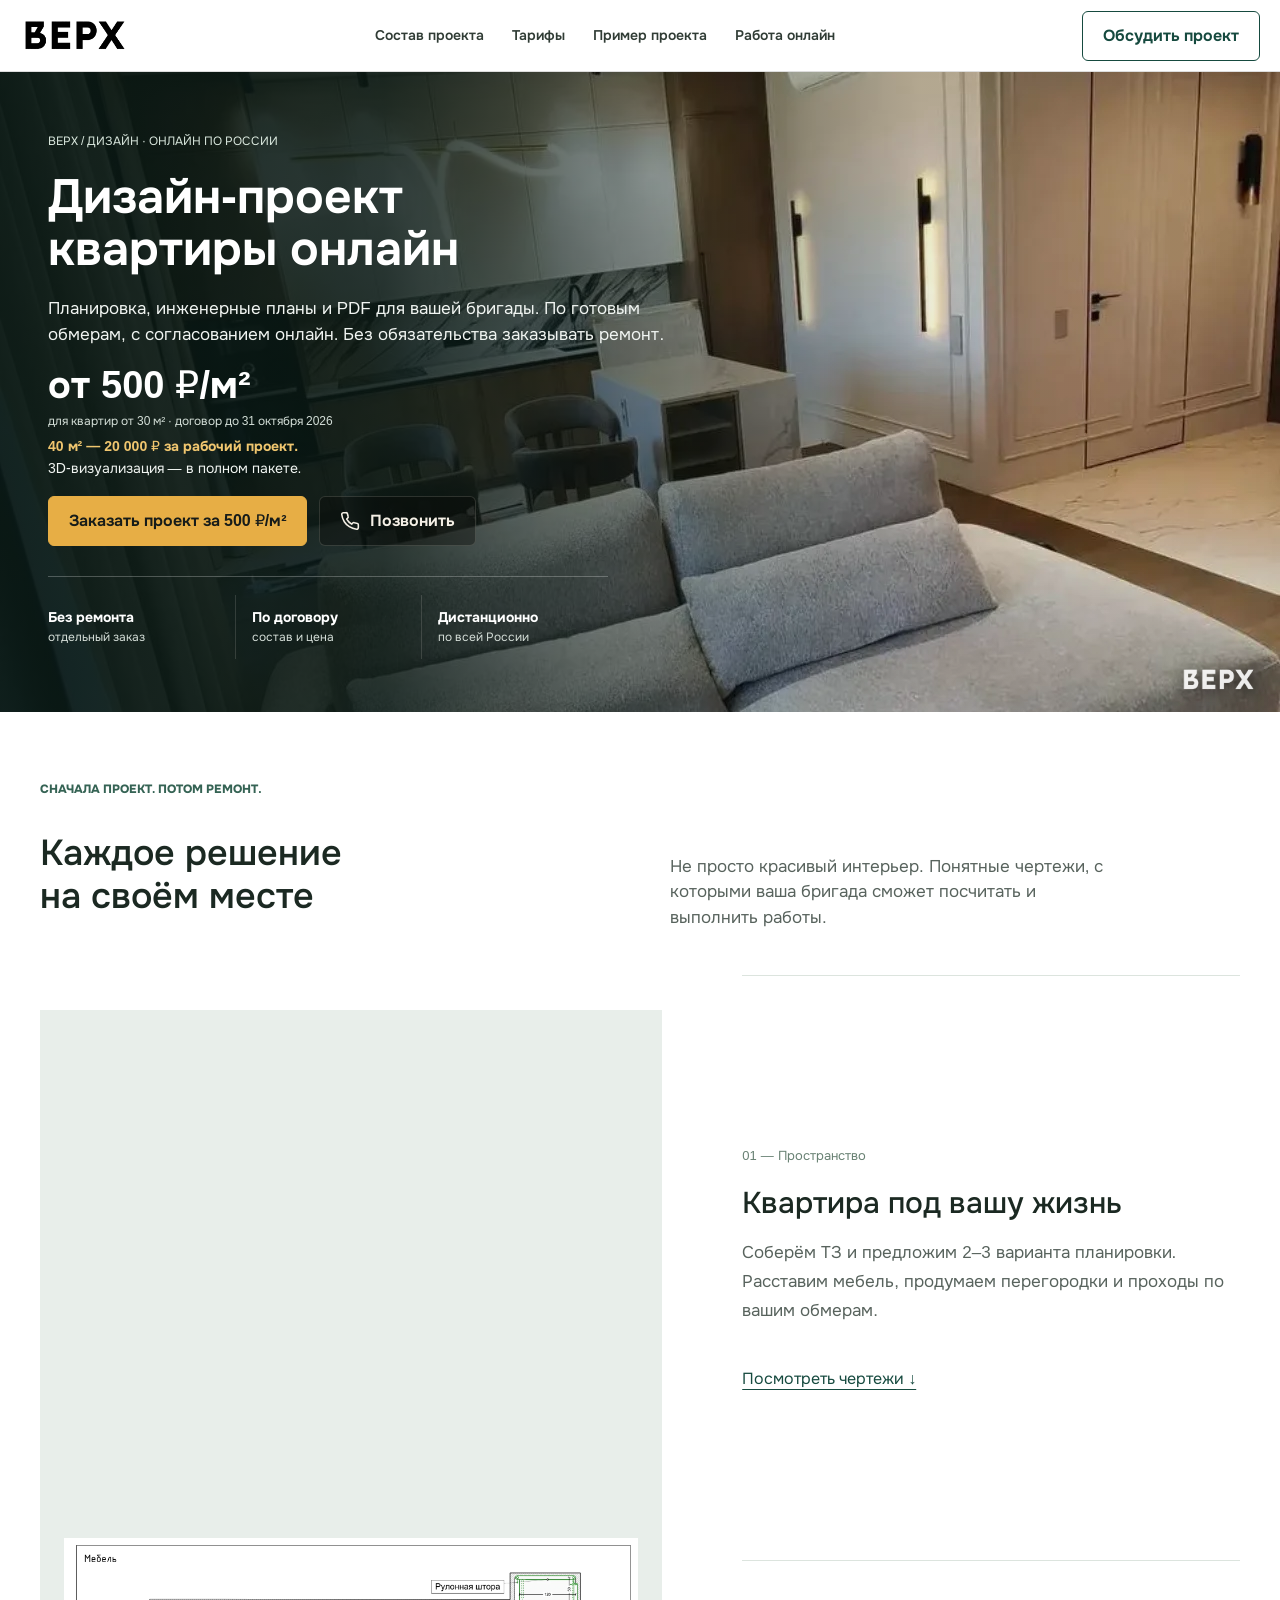
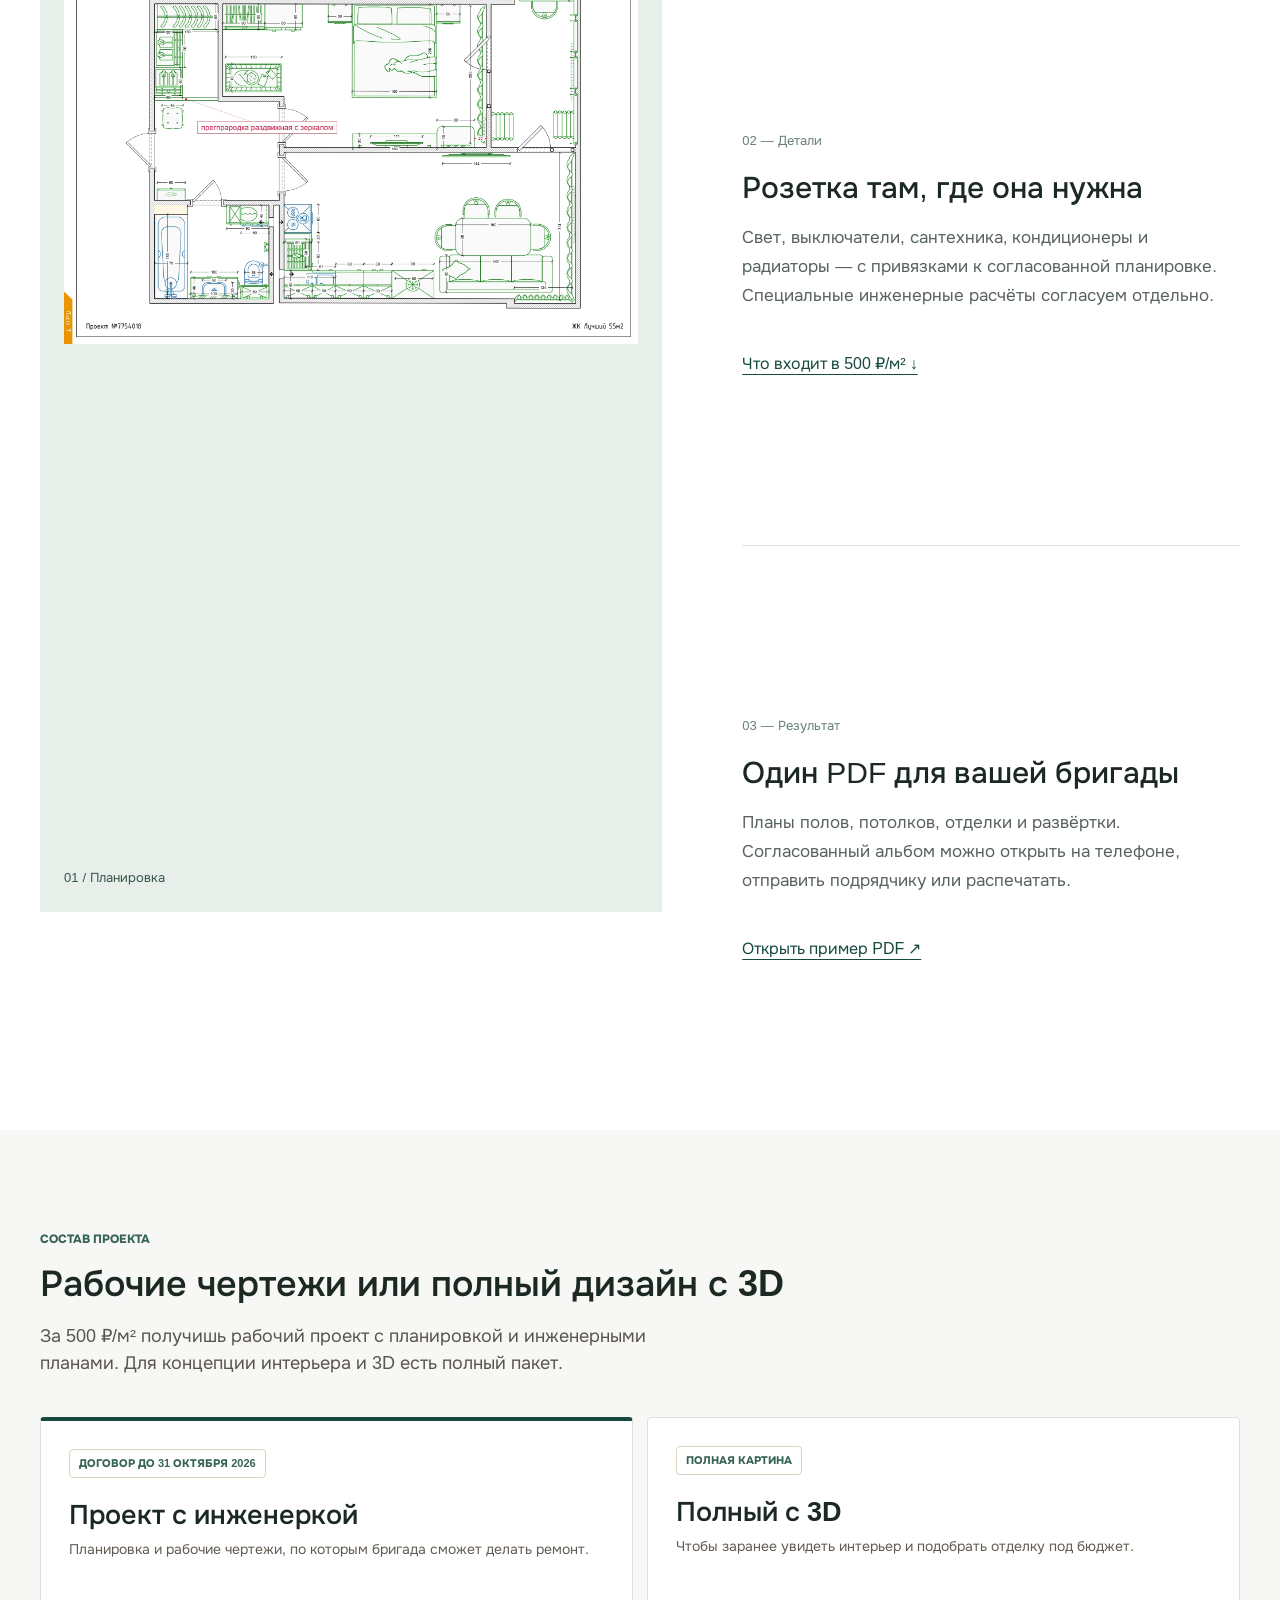
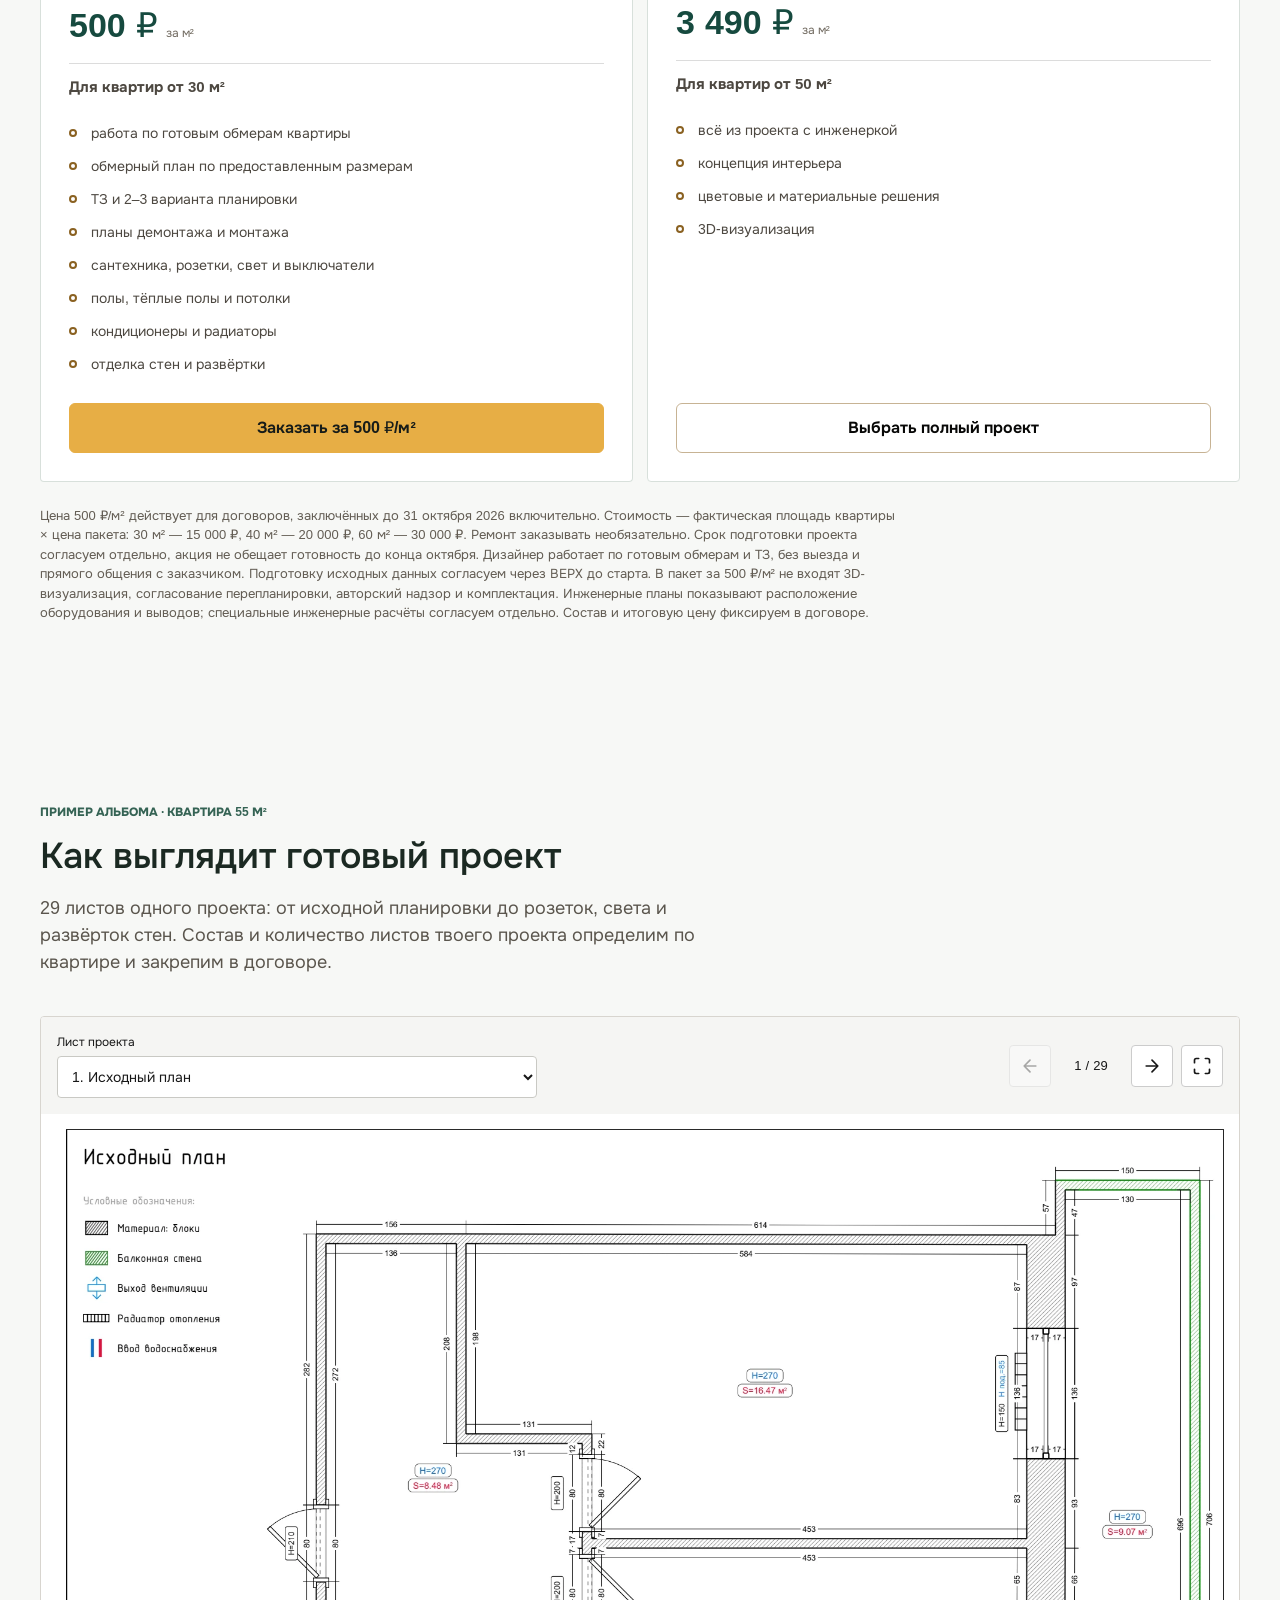
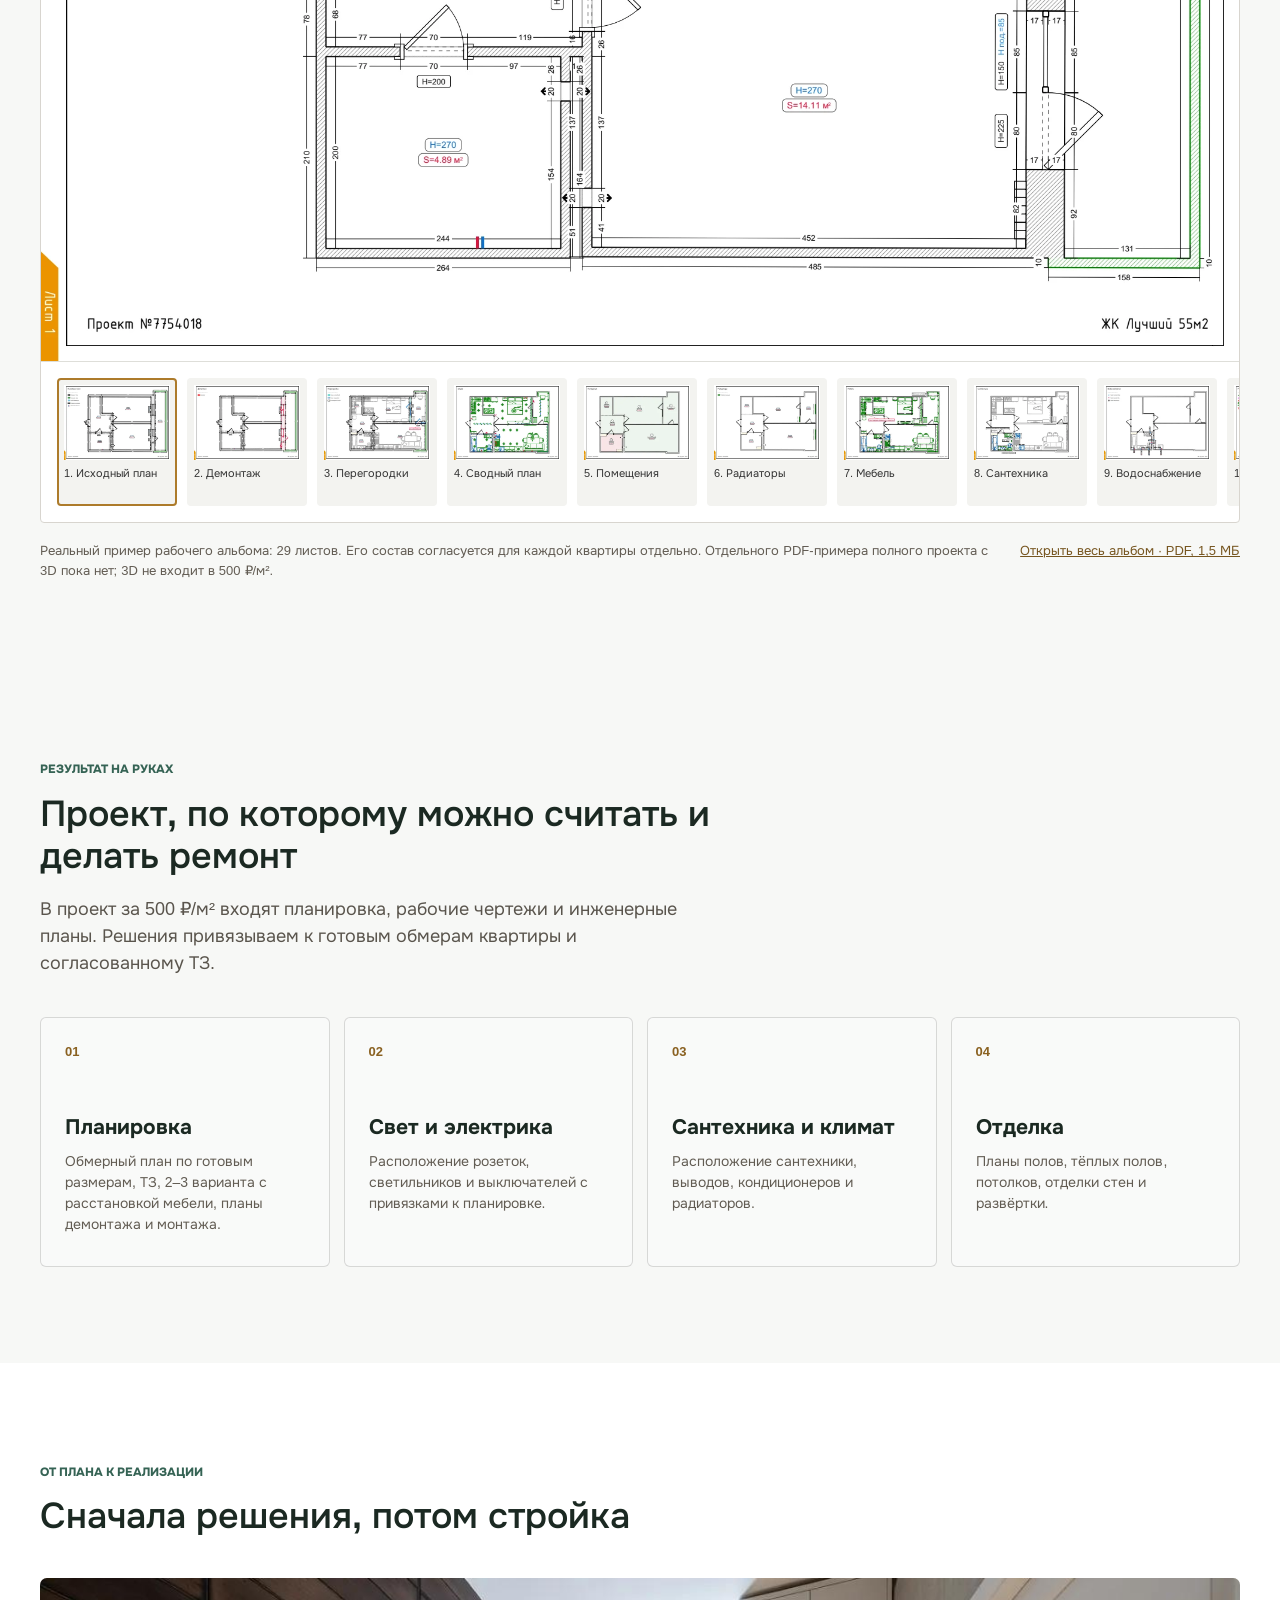
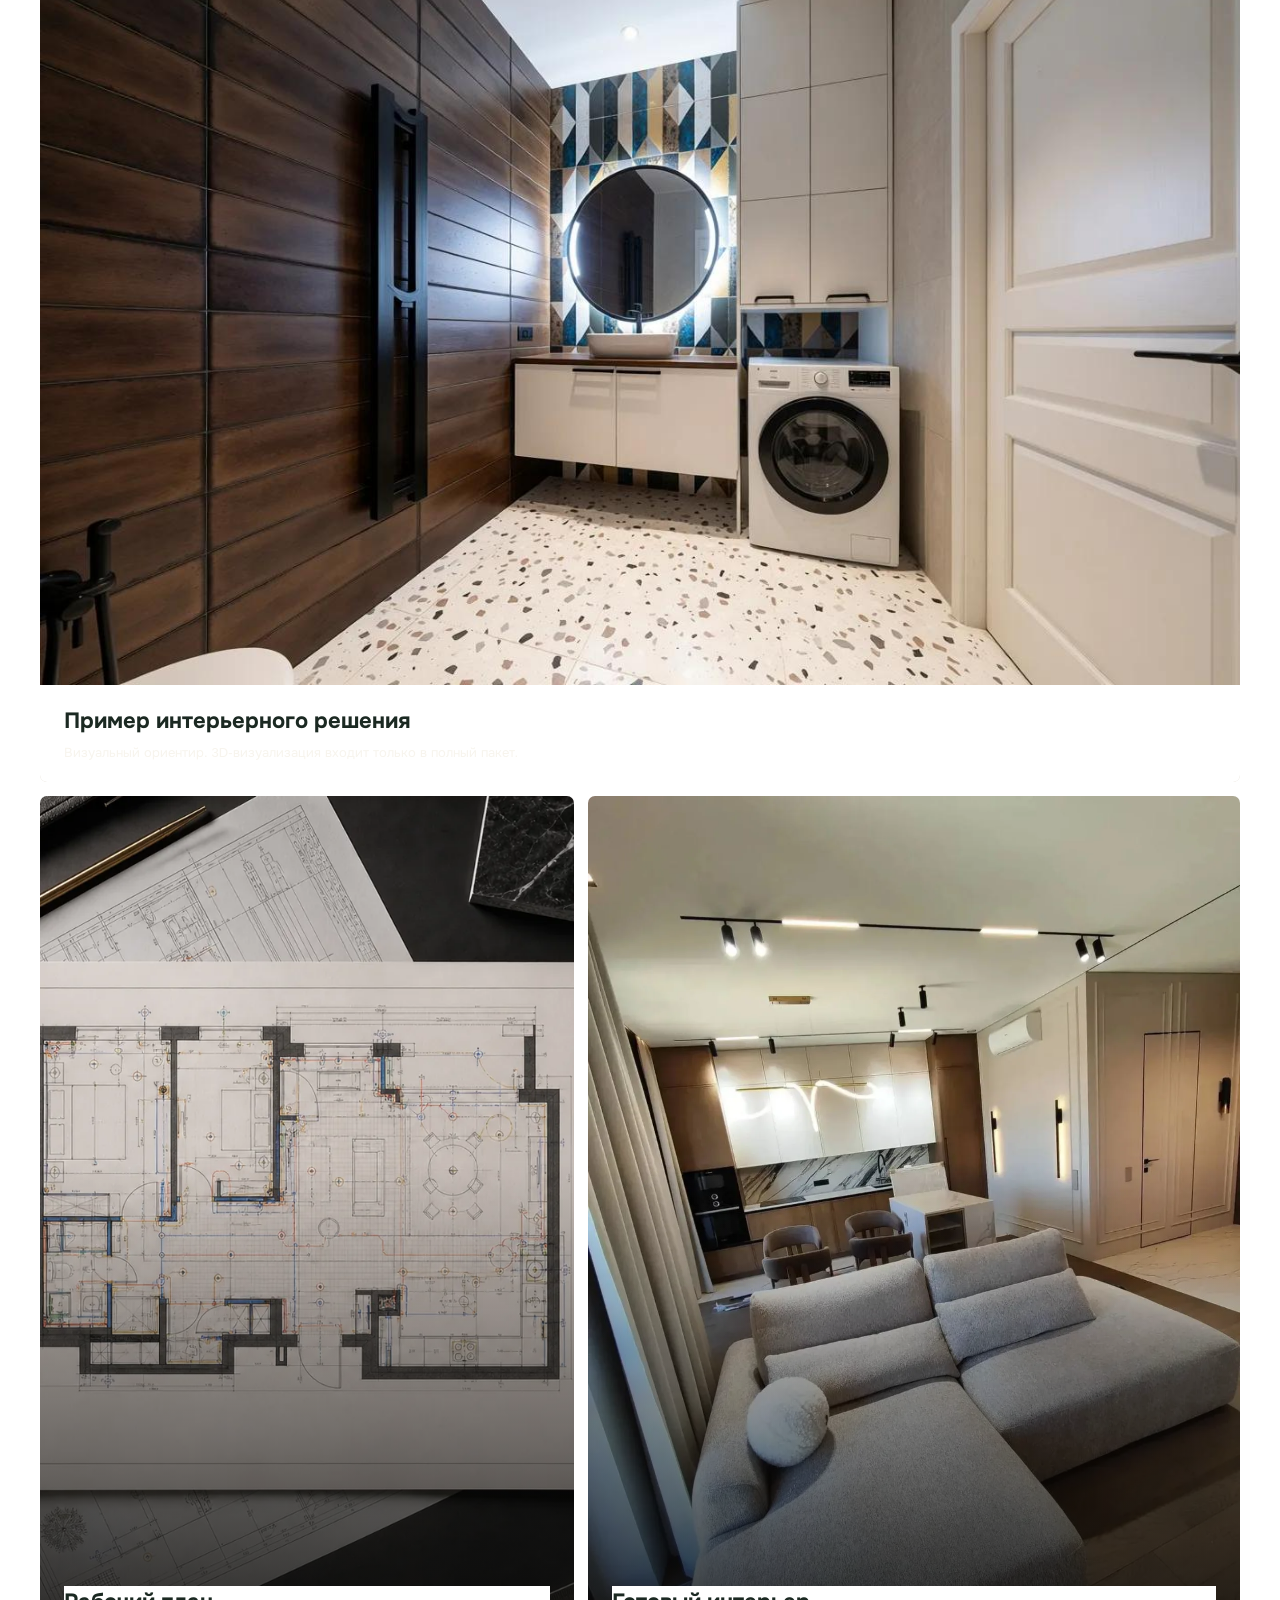
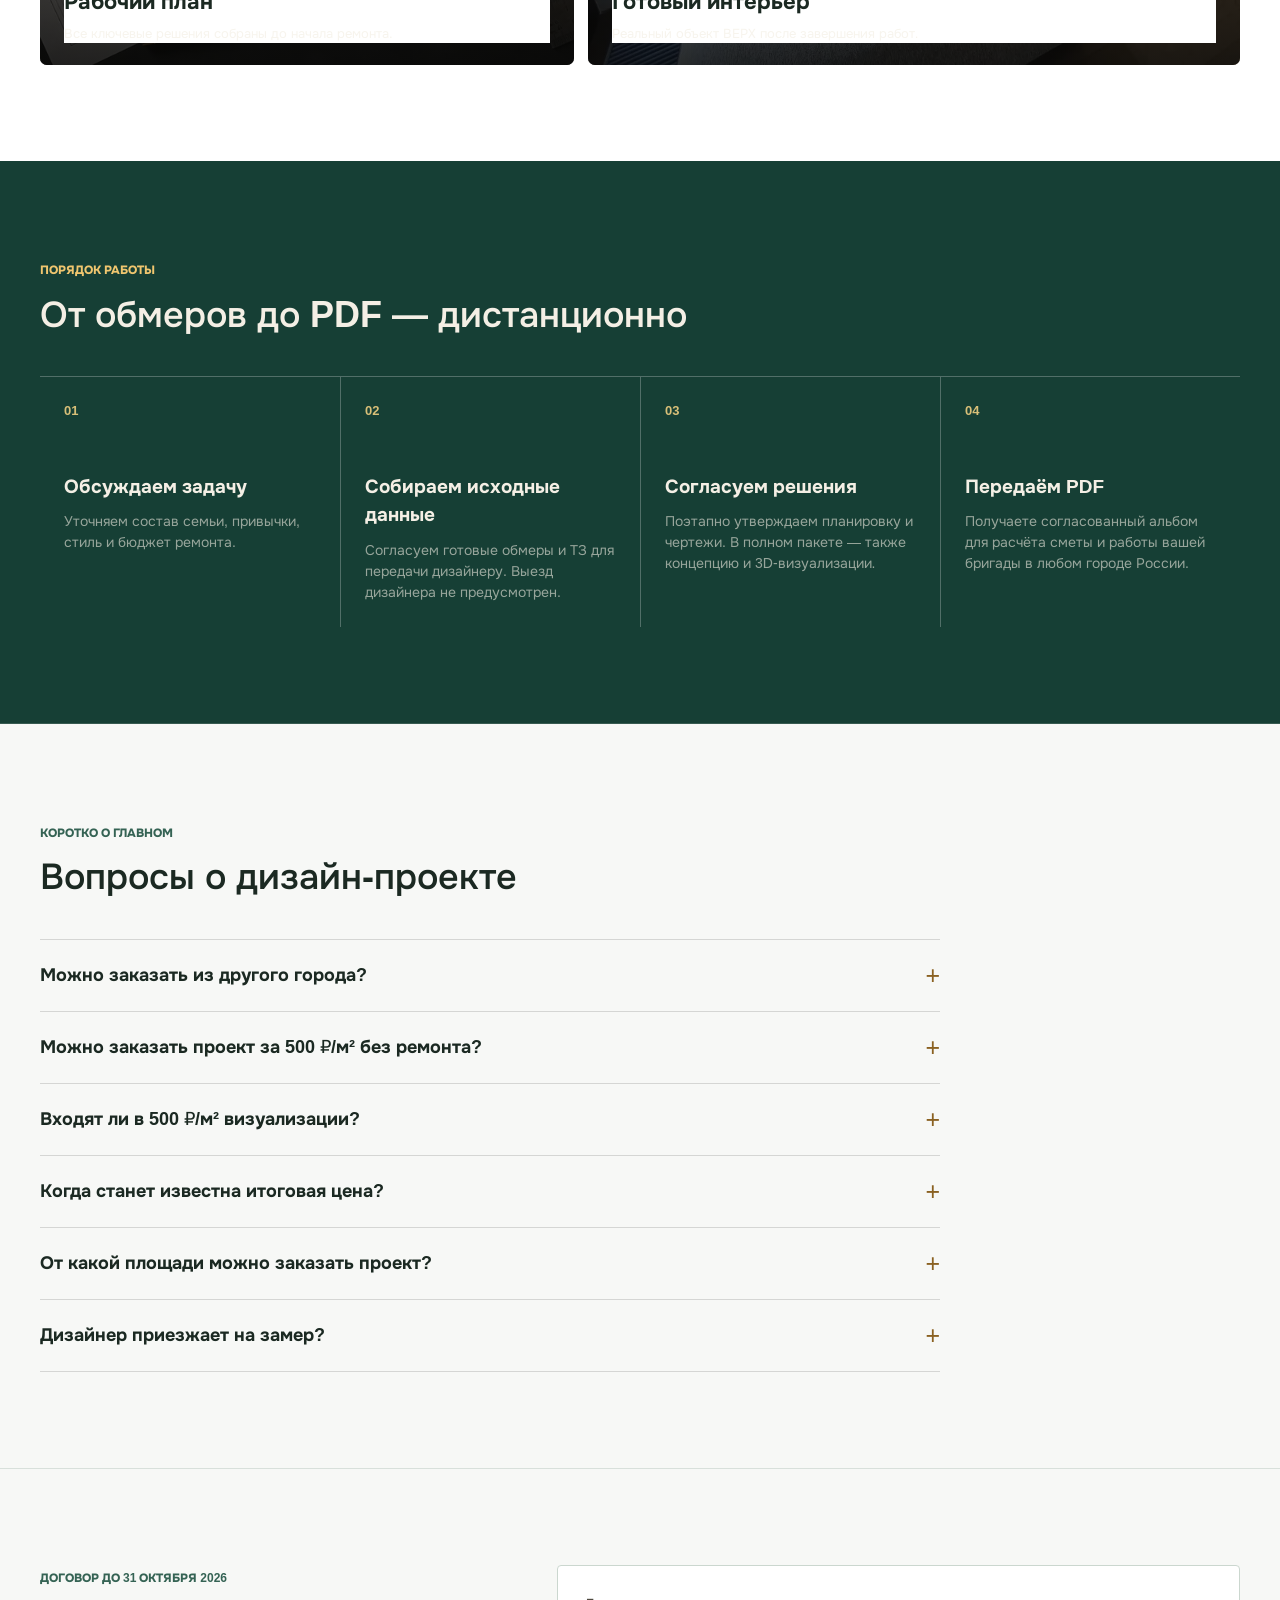
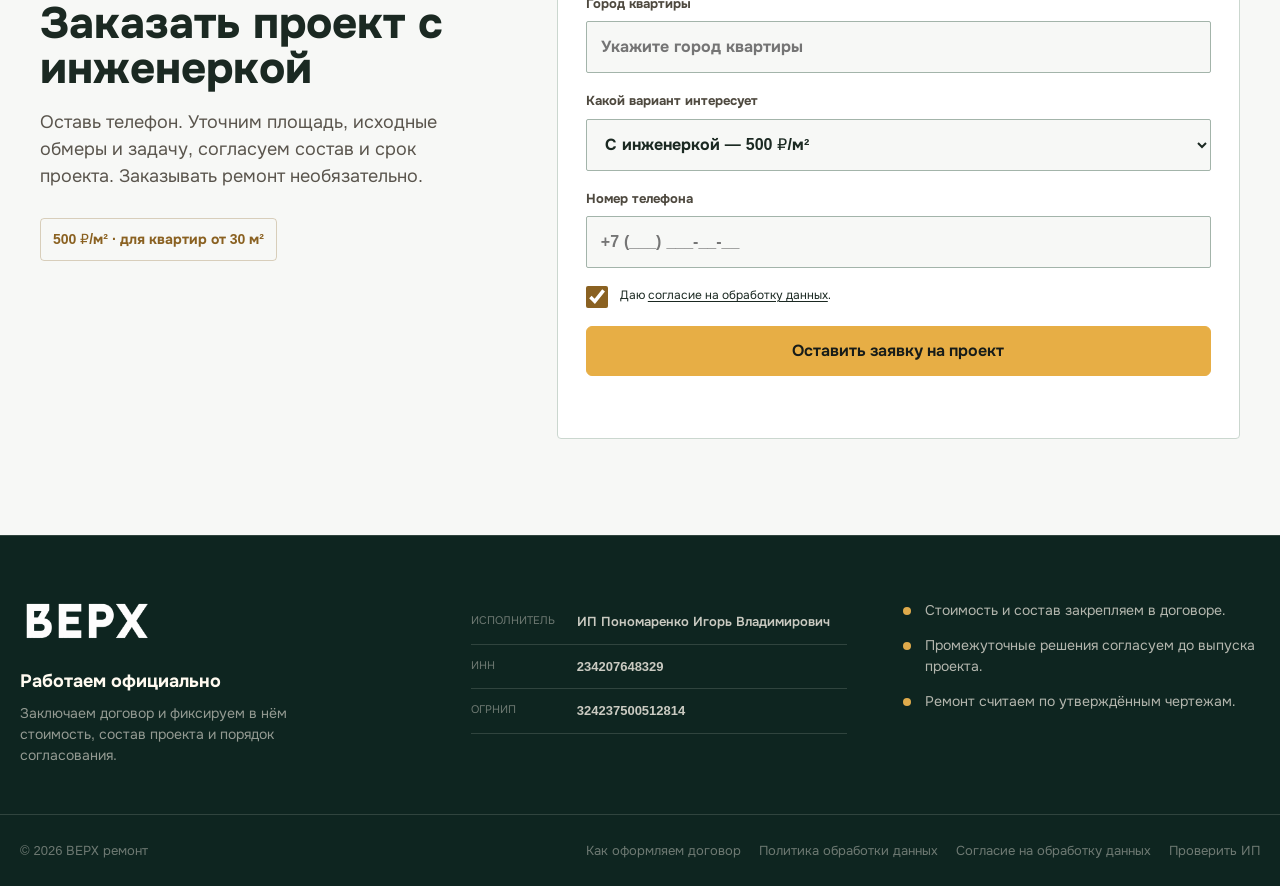
==== index.html @ 63110f44 "Publish standalone VERH online design site" ====
<!doctype html>
<html lang="ru">
  <head>
    <meta charset="utf-8" />
    <meta name="viewport" content="width=device-width, initial-scale=1" />
    <meta name="robots" content="index, follow, max-image-preview:large" />
    <meta name="theme-color" content="#070707" />
    <title>Дизайн-проект квартиры онлайн от 500 ₽/м² по России — ВЕРХ</title>
    <meta name="description" content="Дизайн-проект квартиры онлайн по всей России от 500 ₽/м²: планировка, инженерные планы, рабочие чертежи. Выбор города и пример PDF. От 30 м², договор до 31 октября 2026." />
    <link rel="canonical" href="https://design.verhremont.ru/" />
    <meta property="og:type" content="website" />
    <meta property="og:locale" content="ru_RU" />
    <meta property="og:site_name" content="ВЕРХ" />
    <meta property="og:title" content="Дизайн-проект квартиры онлайн от 500 ₽/м² — ВЕРХ" />
    <meta property="og:description" content="Планировка, электрика, сантехника и рабочие чертежи — 500 ₽/м² при договоре до 31 октября 2026. Без обязательства заказывать ремонт." />
    <meta property="og:url" content="https://design.verhremont.ru/" />
    <meta property="og:image" content="https://verhremont.ru/assets/design/renovation-project-plan.webp" />
    <link rel="icon" href="/favicon.ico" sizes="any" />
    <link rel="stylesheet" href="./styles.css?v=20260914-conversion" />
    <link rel="stylesheet" href="./specialty.css?v=20261010-design" />
    <link rel="stylesheet" href="./project-album.css?v=20261010" />
    <link rel="stylesheet" href="city.css?v=20261017" />
    <link rel="stylesheet" href="studio.css?v=20261017" />
    <script>
      (function(m,e,t,r,i,k,a){
        m[i]=m[i]||function(){(m[i].a=m[i].a||[]).push(arguments)};
        m[i].l=1*new Date();
        for (var j=0;j<document.scripts.length;j+=1){if(document.scripts[j].src===r){return;}}
        k=e.createElement(t),a=e.getElementsByTagName(t)[0],k.async=1,k.src=r,a.parentNode.insertBefore(k,a);
      })(window,document,'script','https://mc.yandex.ru/metrika/tag.js?id=110859289','ym');
      ym(110859289,'init',{ssr:true,webvisor:true,clickmap:true,referrer:document.referrer,url:location.href,accurateTrackBounce:true,trackLinks:true});
      window.VERH_LEAD_ENDPOINT = "https://functions.yandexcloud.net/d4e8j84veok7kjc043kk";
    </script>
    <script src="/assets/js/lead-support.js?v=20260914" defer></script>
  </head>
  <body class="specialty-page" data-service="Дизайн-проект квартиры онлайн" data-service-slug="dizayn-proekt-online" data-request="design-project">
    <noscript><div><img src="https://mc.yandex.ru/watch/110859289" class="metrika-pixel" alt="" /></div></noscript>
    <header class="preview-header">
      <a class="preview-brand" href="https://verhremont.ru/" aria-label="ВЕРХ — на главную">
        <img src="/assets/brand/verh-wordmark-white-on-black.webp" alt="ВЕРХ" width="3360" height="1060" />
      </a>
      <nav class="preview-nav" aria-label="Основная навигация">
        <a href="#story">Состав проекта</a>
        <a href="#prices">Тарифы</a>
        <a href="#project-album">Пример проекта</a>
        <a href="#process">Работа онлайн</a>
      </nav>
      <button class="button button--outline header-lead" type="button" data-scroll-lead>Обсудить проект</button>
    </header>
    <main>
      <section class="service-hero" id="top">
        <div class="service-hero__media" aria-hidden="true">
          <img src="/assets/projects/lux/lux_04_msg181.webp" alt="" width="1280" height="1705" fetchpriority="high" decoding="async" />
          <img class="media-watermark" src="/assets/brand/verh-wordmark-white-transparent.webp" alt="" width="3360" height="1060" aria-hidden="true" />
        </div>
        <div class="service-hero__content">
          <p class="studio-kicker">ВЕРХ / ДИЗАЙН · ОНЛАЙН ПО РОССИИ</p>
          <h1>Дизайн-проект<br />квартиры онлайн</h1>
          <p>Планировка, инженерные планы и PDF для вашей бригады. По готовым обмерам, с согласованием онлайн. Без обязательства заказывать ремонт.</p>
          <div class="service-price" aria-label="Стоимость дизайн-проекта">
            <span>Проект с инженерными планами</span>
            <strong>от 500 ₽/м²</strong>
            <small>для квартир от 30 м² · договор до 31 октября 2026</small>
          </div>
          <p class="hero-offer"><strong>40 м² — 20 000 ₽ за рабочий проект.</strong><br />3D-визуализация — в полном пакете.</p>
          <div class="service-hero__actions">
            <button class="button button--gold" type="button" data-scroll-lead>Заказать проект за 500 ₽/м²</button>
            <a class="button button--ghost" href="tel:+79182383059" data-call-link aria-label="Позвонить в ВЕРХ">
              <svg viewBox="0 0 24 24" aria-hidden="true"><path d="M22 16.92v3a2 2 0 0 1-2.18 2A19.79 19.79 0 0 1 11.19 18.85a19.5 19.5 0 0 1-6-6A19.79 19.79 0 0 1 2.12 4.18 2 2 0 0 1 4.11 2h3a2 2 0 0 1 2 1.72c.12.9.33 1.78.62 2.63a2 2 0 0 1-.45 2.11L8.01 9.73a16 16 0 0 0 6 6l1.27-1.27a2 2 0 0 1 2.11-.45c.85.29 1.73.5 2.63.62A2 2 0 0 1 22 16.92Z" /></svg>
              <span>Позвонить</span>
            </a>
          </div>
          <ul class="hero-trust" aria-label="Условия">
            <li><strong>Без ремонта</strong><span>отдельный заказ</span></li>
            <li><strong>По договору</strong><span>состав и цена</span></li>
            <li><strong>Дистанционно</strong><span>по всей России</span></li>
          </ul>
        </div>
      </section>

      <section class="design-story" id="story" aria-labelledby="story-heading">
        <header class="section-shell story-heading"><span class="section-label">Сначала проект. Потом ремонт.</span><h2 id="story-heading">Каждое решение<br />на своём месте</h2><p>Не просто красивый интерьер. Понятные чертежи, с которыми ваша бригада сможет посчитать и выполнить работы.</p></header>
        <div class="section-shell story-layout">
          <div class="story-stage" aria-label="Примеры листов рабочего проекта">
            <img src="/assets/design/project-example/page-07.webp" alt="Пример плана расстановки мебели" width="2000" height="1414" loading="lazy" data-story-image />
            <span data-story-caption>01 / Планировка</span>
          </div>
          <div class="story-steps">
            <article data-story-step data-sheet="07" data-caption="01 / Планировка"><span>01 — Пространство</span><h3>Квартира под вашу жизнь</h3><p>Соберём ТЗ и предложим 2–3 варианта планировки. Расставим мебель, продумаем перегородки и проходы по вашим обмерам.</p><a href="#project-album">Посмотреть чертежи ↓</a></article>
            <article data-story-step data-sheet="10" data-caption="02 / Инженерные планы"><span>02 — Детали</span><h3>Розетка там, где она нужна</h3><p>Свет, выключатели, сантехника, кондиционеры и радиаторы — с привязками к согласованной планировке. Специальные инженерные расчёты согласуем отдельно.</p><a href="#prices">Что входит в 500 ₽/м² ↓</a></article>
            <article data-story-step data-sheet="29" data-caption="03 / Рабочий альбом"><span>03 — Результат</span><h3>Один PDF для вашей бригады</h3><p>Планы полов, потолков, отделки и развёртки. Согласованный альбом можно открыть на телефоне, отправить подрядчику или распечатать.</p><a href="/assets/design/project-example/project-example.pdf" target="_blank" rel="noopener">Открыть пример PDF ↗</a></article>
          </div>
        </div>
      </section>

      <section class="packages-section section-light" id="prices">
        <div class="section-shell">
          <header class="section-heading">
            <span class="section-label">Состав проекта</span>
            <h2>Рабочие чертежи или полный дизайн с 3D</h2>
            <p>За 500 ₽/м² получишь рабочий проект с планировкой и инженерными планами. Для концепции интерьера и 3D есть полный пакет.</p>
          </header>
          <div class="offer-grid">
            <article class="offer-card offer-card--featured">
              <span class="offer-card__tag">Договор до 31 октября 2026</span>
              <h3>Проект с инженеркой</h3>
              <p class="offer-card__audience">Планировка и рабочие чертежи, по которым бригада сможет делать ремонт.</p>
              <div class="offer-card__price"><strong>500 ₽</strong><span>за м²</span></div>
              <p class="offer-card__minimum">Для квартир от 30 м²</p>
              <ul>
                <li>работа по готовым обмерам квартиры</li>
                <li>обмерный план по предоставленным размерам</li>
                <li>ТЗ и 2–3 варианта планировки</li>
                <li>планы демонтажа и монтажа</li>
                <li>сантехника, розетки, свет и выключатели</li>
                <li>полы, тёплые полы и потолки</li>
                <li>кондиционеры и радиаторы</li>
                <li>отделка стен и развёртки</li>
              </ul>
              <button class="button button--gold" type="button" data-scroll-lead data-package="Проект с инженеркой — 500 ₽/м², от 30 м², договор до 31 октября 2026">Заказать за 500 ₽/м²</button>
            </article>
            <article class="offer-card">
              <span class="offer-card__tag">Полная картина</span>
              <h3>Полный с 3D</h3>
              <p class="offer-card__audience">Чтобы заранее увидеть интерьер и подобрать отделку под бюджет.</p>
              <div class="offer-card__price"><strong>3 490 ₽</strong><span>за м²</span></div>
              <p class="offer-card__minimum">Для квартир от 50 м²</p>
              <ul>
                <li>всё из проекта с инженеркой</li>
                <li>концепция интерьера</li>
                <li>цветовые и материальные решения</li>
                <li>3D-визуализация</li>
              </ul>
              <button class="button button--outline" type="button" data-scroll-lead data-package="Полный — 3 490 ₽/м², для квартир от 50 м²">Выбрать полный проект</button>
            </article>
            <article class="offer-card" data-krasnodar-only hidden>
              <span class="offer-card__tag">Ремонт в Краснодаре</span>
              <h3>Проект в подарок</h3>
              <p class="offer-card__audience">Если хочешь заказать проект и ремонт у одной команды.</p>
              <div class="offer-card__price"><strong>0 ₽</strong><span>за рабочий проект</span></div>
              <p class="offer-card__minimum">При любом тарифе ремонта в Краснодаре</p>
              <ul>
                <li>планировка и инженерные чертежи</li>
                <li>расчёт ремонта по согласованному проекту</li>
                <li>состав проекта закрепляем в договоре</li>
              </ul>
              <button class="button button--outline" type="button" data-scroll-lead data-package="Рабочий проект в подарок + ремонт, любой тариф">Обсудить проект и ремонт</button>
            </article>
          </div>
          <p class="pricing-note">Цена 500 ₽/м² действует для договоров, заключённых до 31 октября 2026 включительно. Стоимость — фактическая площадь квартиры × цена пакета: 30 м² — 15 000 ₽, 40 м² — 20 000 ₽, 60 м² — 30 000 ₽. Ремонт заказывать необязательно. Срок подготовки проекта согласуем отдельно, акция не обещает готовность до конца октября. Дизайнер работает по готовым обмерам и ТЗ, без выезда и прямого общения с заказчиком. Подготовку исходных данных согласуем через ВЕРХ до старта. В пакет за 500 ₽/м² не входят 3D-визуализация, согласование перепланировки, авторский надзор и комплектация. Инженерные планы показывают расположение оборудования и выводов; специальные инженерные расчёты согласуем отдельно. Состав и итоговую цену фиксируем в договоре.</p>
        </div>
      </section>

      <section class="project-album section-light" id="project-album" aria-labelledby="album-heading" data-project-album>
        <div class="section-shell">
          <header class="section-heading">
            <span class="section-label">Пример альбома · квартира 55 м²</span>
            <h2 id="album-heading">Как выглядит готовый проект</h2>
            <p>29 листов одного проекта: от исходной планировки до розеток, света и развёрток стен. Состав и количество листов твоего проекта определим по квартире и закрепим в договоре.</p>
          </header>
          <div class="album-viewer">
            <div class="album-toolbar">
              <label class="album-select">Лист проекта<select data-album-select aria-label="Выбрать лист проекта"></select></label>
              <div class="album-controls">
                <button class="album-icon" type="button" data-album-prev aria-label="Предыдущий лист" title="Предыдущий лист"><svg viewBox="0 0 24 24" aria-hidden="true"><path d="m12 19-7-7 7-7M5 12h14" /></svg></button>
                <span class="album-counter" data-album-counter aria-live="polite">1 / 29</span>
                <button class="album-icon" type="button" data-album-next aria-label="Следующий лист" title="Следующий лист"><svg viewBox="0 0 24 24" aria-hidden="true"><path d="M5 12h14m-7-7 7 7-7 7" /></svg></button>
                <button class="album-icon" type="button" data-album-open aria-label="Увеличить чертёж" title="Увеличить чертёж"><svg viewBox="0 0 24 24" aria-hidden="true"><path d="M8 3H5a2 2 0 0 0-2 2v3m13-5h3a2 2 0 0 1 2 2v3M3 16v3a2 2 0 0 0 2 2h3m8 0h3a2 2 0 0 0 2-2v-3" /></svg></button>
              </div>
            </div>
            <button class="album-sheet" type="button" data-album-open aria-label="Увеличить текущий чертёж">
              <img data-album-image src="/assets/design/project-example/page-01.webp" alt="Лист 1. Исходный план" width="2000" height="1414" loading="lazy" decoding="async" />
            </button>
            <p class="album-status" data-album-status role="status"></p>
            <div class="album-thumbnails" data-album-thumbnails role="group" aria-label="Листы проекта"></div>
          </div>
          <div class="album-footer">
            <p>Реальный пример рабочего альбома: 29 листов. Его состав согласуется для каждой квартиры отдельно. Отдельного PDF-примера полного проекта с 3D пока нет; 3D не входит в 500 ₽/м².</p>
            <a href="/assets/design/project-example/project-example.pdf" target="_blank" rel="noopener">Открыть весь альбом · PDF, 1,5 МБ</a>
          </div>
          <noscript><p><a href="/assets/design/project-example/project-example.pdf">Посмотреть все 29 листов проекта в PDF</a></p></noscript>
        </div>
        <dialog class="album-dialog" data-album-dialog aria-label="Просмотр чертежа">
          <div class="album-dialog__toolbar">
            <strong data-album-title>Исходный план</strong>
            <div class="album-controls">
              <button class="album-icon" type="button" data-album-prev aria-label="Предыдущий лист" title="Предыдущий лист"><svg viewBox="0 0 24 24" aria-hidden="true"><path d="m12 19-7-7 7-7M5 12h14" /></svg></button>
              <span class="album-counter" data-album-counter>1 / 29</span>
              <button class="album-icon" type="button" data-album-next aria-label="Следующий лист" title="Следующий лист"><svg viewBox="0 0 24 24" aria-hidden="true"><path d="M5 12h14m-7-7 7 7-7 7" /></svg></button>
              <button class="album-icon" type="button" data-album-zoom aria-label="Увеличить масштаб" title="Увеличить масштаб" aria-pressed="false"><svg viewBox="0 0 24 24" aria-hidden="true"><circle cx="11" cy="11" r="8" /><path d="m21 21-4.3-4.3M8 11h6m-3-3v6" /></svg></button>
              <button class="album-icon" type="button" data-album-close aria-label="Закрыть просмотр" title="Закрыть просмотр"><svg viewBox="0 0 24 24" aria-hidden="true"><path d="m18 6-12 12M6 6l12 12" /></svg></button>
            </div>
          </div>
          <div class="album-dialog__sheet" data-album-pan><img data-album-large alt="" width="2000" height="1414" /></div>
        </dialog>
      </section>

      <section class="repair-bridge section-dark" id="gift" data-krasnodar-only hidden>
        <div class="section-shell repair-bridge__grid">
          <div>
            <span class="section-label">Выгоднее вместе с ремонтом</span>
            <h2>Рабочий проект не оплачивается отдельно</h2>
            <p>Для ремонта в Краснодаре: при заключении договора по любому тарифу подготовим рабочий проект в подарок. Его состав и условия закрепим в договоре. Дистанционный проект за 500 ₽/м² доступен по всей России и не обязывает заказывать ремонт.</p>
            <button class="button button--gold" type="button" data-scroll-lead data-package="Рабочий проект в подарок + ремонт, любой тариф">Рассчитать проект и ремонт</button>
          </div>
          <ol class="bridge-points">
            <li><span>01</span><strong>Сначала согласуем планировку и инженерные решения.</strong></li>
            <li><span>02</span><strong>Затем посчитаем ремонт по готовым чертежам.</strong></li>
            <li><span>03</span><strong>Проект и смету закрепим до выхода на объект.</strong></li>
          </ol>
        </div>
      </section>

      <section class="section-light" id="scope">
        <div class="section-shell">
          <header class="section-heading">
            <span class="section-label">Результат на руках</span>
            <h2>Проект, по которому можно считать и делать ремонт</h2>
            <p>В проект за 500 ₽/м² входят планировка, рабочие чертежи и инженерные планы. Решения привязываем к готовым обмерам квартиры и согласованному ТЗ.</p>
          </header>
          <div class="deliverables-grid">
            <article class="deliverable"><span>01</span><h3>Планировка</h3><p>Обмерный план по готовым размерам, ТЗ, 2–3 варианта с расстановкой мебели, планы демонтажа и монтажа.</p></article>
            <article class="deliverable"><span>02</span><h3>Свет и электрика</h3><p>Расположение розеток, светильников и выключателей с привязками к планировке.</p></article>
            <article class="deliverable"><span>03</span><h3>Сантехника и климат</h3><p>Расположение сантехники, выводов, кондиционеров и радиаторов.</p></article>
            <article class="deliverable"><span>04</span><h3>Отделка</h3><p>Планы полов, тёплых полов, потолков, отделки стен и развёртки.</p></article>
          </div>
        </div>
      </section>

      <section class="visual-proof">
        <div class="section-shell">
          <header class="section-heading">
            <span class="section-label">От плана к реализации</span>
            <h2>Сначала решения, потом стройка</h2>
          </header>
          <div class="visual-proof__grid">
            <figure class="visual-proof__reference">
              <img src="/assets/design/october-interior-reference.jpg" alt="Пример интерьерного решения ванной: мебель, отделка и освещение" width="1330" height="784" loading="lazy" decoding="async" />
              <figcaption><strong>Пример интерьерного решения</strong><span>Визуальный ориентир. 3D-визуализация входит только в полный пакет.</span></figcaption>
            </figure>
            <figure>
              <img src="/assets/design/renovation-project-plan.webp" alt="План квартиры с мебелью, светом и инженерными коммуникациями" width="1448" height="1086" loading="lazy" decoding="async" />
              <figcaption><strong>Рабочий план</strong><span>Все ключевые решения собраны до начала ремонта.</span></figcaption>
            </figure>
            <figure>
              <img src="/assets/projects/lux/lux_04_msg181.webp" alt="Готовый интерьер квартиры после ремонта ВЕРХ" width="1280" height="1705" loading="lazy" decoding="async" />
              <figcaption><strong>Готовый интерьер</strong><span>Реальный объект ВЕРХ после завершения работ.</span></figcaption>
            </figure>
          </div>
        </div>
      </section>

      <section class="process-section section-dark" id="process">
        <div class="section-shell">
          <header class="section-heading section-heading--dark">
            <span class="section-label">Порядок работы</span>
            <h2>От обмеров до PDF — дистанционно</h2>
          </header>
          <ol class="process-list">
            <li><span>01</span><strong>Обсуждаем задачу</strong><p>Уточняем состав семьи, привычки, стиль и бюджет ремонта.</p></li>
            <li><span>02</span><strong>Собираем исходные данные</strong><p>Согласуем готовые обмеры и ТЗ для передачи дизайнеру. Выезд дизайнера не предусмотрен.</p></li>
            <li><span>03</span><strong>Согласуем решения</strong><p>Поэтапно утверждаем планировку и чертежи. В полном пакете — также концепцию и 3D-визуализации.</p></li>
            <li><span>04</span><strong>Передаём PDF</strong><p>Получаете согласованный альбом для расчёта сметы и работы вашей бригады в любом городе России.</p></li>
          </ol>
        </div>
      </section>

      <section class="faq-section section-light">
        <div class="section-shell">
          <header class="section-heading"><span class="section-label">Коротко о главном</span><h2>Вопросы о дизайн-проекте</h2></header>
          <div class="faq-list">
            <details><summary>Можно заказать из другого города?</summary><p>Да, принимаем заказы дистанционно по всей России. Для старта нужны готовые обмеры и техническое задание. Дизайнер не выезжает на объект; подготовку исходных данных и согласования организуем через ВЕРХ.</p></details>
            <details><summary>Можно заказать проект за 500 ₽/м² без ремонта?</summary><p>Да. Это самостоятельная услуга, заказывать ремонт у нас необязательно. Цена действует при заключении договора до 31 октября 2026 включительно.</p></details>
            <details><summary>Входят ли в 500 ₽/м² визуализации?</summary><p>Нет. В эту цену входят планировка, инженерные планы и рабочие чертежи. Концепция интерьера, цветовые и материальные решения, 3D-визуализация входят в полный пакет за 3 490 ₽/м².</p></details>
            <details data-krasnodar-only hidden><summary>Какой пакет идёт в подарок?</summary><p>Рабочий проект при заключении договора на ремонт в Краснодаре по любому тарифу. Точный состав проекта фиксируем в договоре. Дистанционный проект по России можно заказать отдельно.</p></details>
            <details><summary>Когда станет известна итоговая цена?</summary><p>После проверки исходных обмеров и выбора пакета. До начала работ закрепим стоимость и состав проекта в договоре.</p></details>
            <details><summary>От какой площади можно заказать проект?</summary><p>Проект с инженеркой — для квартир от 30 м², полный с 3D — от 50 м². Стоимость считаем по фактической площади: площадь × цена за м². Например, проект с инженеркой для 40 м² стоит 20 000 ₽.</p></details>
            <details><summary>Дизайнер приезжает на замер?</summary><p>Нет. Эти пакеты рассчитаны на работу по готовым обмерам и ТЗ. Общение и согласование решений проходят через ВЕРХ. Порядок подготовки обмеров согласуем до начала проекта.</p></details>
          </div>
        </div>
      </section>

      <section class="lead-section section-light" id="lead">
        <div class="section-shell lead-section__grid">
          <header class="lead-copy">
            <span class="section-label">Договор до 31 октября 2026</span>
            <h2>Заказать проект с инженеркой</h2>
            <p>Оставь телефон. Уточним площадь, исходные обмеры и задачу, согласуем состав и срок проекта. Заказывать ремонт необязательно.</p>
            <strong>500 ₽/м² · для квартир от 30 м²</strong>
          </header>
          <form class="service-form" data-service-form novalidate>
            <label>Город квартиры
              <input name="city" type="text" autocomplete="address-level2" maxlength="80" placeholder="Укажите город квартиры" required data-city-input />
            </label>
            <label>Какой вариант интересует
              <select name="package">
                <option value="Проект с инженеркой — 500 ₽/м², от 30 м², договор до 31 октября 2026">С инженеркой — 500 ₽/м²</option>
                <option value="Полный — 3 490 ₽/м², для квартир от 50 м²">Полный — 3 490 ₽/м²</option>
                <option value="Рабочий проект в подарок + ремонт, любой тариф" data-krasnodar-only hidden disabled>Проект в подарок + ремонт</option>
                <option value="Не определился">Помогите выбрать</option>
              </select>
            </label>
            <label>Номер телефона
              <input name="phone" type="tel" inputmode="tel" autocomplete="tel" enterkeyhint="send" maxlength="18" placeholder="+7 (___) ___-__-__" required />
            </label>
            <label class="honeypot" aria-hidden="true">Сайт<input name="website" tabindex="-1" autocomplete="off" /></label>
            <label class="consent-row"><input name="consent" type="checkbox" checked required /><span>Даю <a href="/consent.html" target="_blank" rel="noopener">согласие на обработку данных</a>.</span></label>
            <button class="button button--gold service-form__submit" type="submit">Оставить заявку на проект</button>
            <p class="form-status" data-form-status role="status" aria-live="polite"></p>
          </form>
        </div>
      </section>
    </main>
    <footer class="preview-footer" id="contacts" data-page-footer>
      <div class="preview-footer__inner">
        <div class="preview-footer__brand"><a href="https://verhremont.ru/" aria-label="ВЕРХ — на главную"><img src="/assets/brand/verh-wordmark-white-transparent.webp" alt="ВЕРХ" width="3360" height="1060" loading="lazy" decoding="async" /></a><strong>Работаем официально</strong><p>Заключаем договор и фиксируем в нём стоимость, состав проекта и порядок согласования.</p></div>
        <div class="preview-footer__facts"><div><span>Исполнитель</span><strong>ИП Пономаренко Игорь Владимирович</strong></div><div><span>ИНН</span><strong>234207648329</strong></div><div><span>ОГРНИП</span><strong>324237500512814</strong></div></div>
        <ul class="preview-footer__assurances"><li>Стоимость и состав закрепляем в договоре.</li><li>Промежуточные решения согласуем до выпуска проекта.</li><li>Ремонт считаем по утверждённым чертежам.</li></ul>
      </div>
      <div class="preview-footer__bottom"><span>© 2026 ВЕРХ ремонт</span><nav aria-label="Правовые документы"><a href="/contract.html">Как оформляем договор</a><a href="/privacy.html">Политика обработки данных</a><a href="/consent.html">Согласие на обработку данных</a><a href="https://www.rusprofile.ru/ip/324237500512814" target="_blank" rel="noreferrer noopener">Проверить ИП</a></nav></div>
    </footer>
    <div class="mobile-actions" data-mobile-actions>
      <button class="button button--gold" type="button" data-scroll-lead>Обсудить проект</button>
      <a class="button button--compact" href="tel:+79182383059" data-call-link aria-label="Позвонить в ВЕРХ"><svg viewBox="0 0 24 24" aria-hidden="true"><path d="M22 16.92v3a2 2 0 0 1-2.18 2A19.79 19.79 0 0 1 11.19 18.85a19.5 19.5 0 0 1-6-6A19.79 19.79 0 0 1 2.12 4.18 2 2 0 0 1 4.11 2h3a2 2 0 0 1 2 1.72c.12.9.33 1.78.62 2.63a2 2 0 0 1-.45 2.11L8.01 9.73a16 16 0 0 0 6 6l1.27-1.27a2 2 0 0 1 2.11-.45c.85.29 1.73.5 2.63.62A2 2 0 0 1 22 16.92Z" /></svg><span>Позвонить</span></a>
    </div>
    <script src="city.js?v=20261017" defer></script>
    <script src="studio.js?v=20261017" defer></script>
    <script src="./service.js?v=20261017-city" defer></script>
    <script src="./project-album.js?v=20261010" defer></script>
  </body>
</html>
---- styles.css ----
@font-face {
  font-family: "Onest";
  src: url("/assets/fonts/onest-cyrillic.woff2") format("woff2");
  font-style: normal;
  font-weight: 100 900;
  font-display: swap;
}

:root {
  --ink: #080807;
  --ink-soft: #151411;
  --cream: #f4efe5;
  --cream-strong: #fffaf0;
  --muted: #a69e90;
  --line-dark: rgba(255, 250, 240, 0.14);
  --line-light: rgba(8, 8, 7, 0.14);
  --gold: #dfaa4b;
  --gold-light: #f0c66f;
  --gold-dark: #8a6121;
  --success: #4f815b;
  --danger: #bb4d43;
  --shell: 1240px;
  --header-height: 72px;
  color-scheme: dark;
  font-family: "Onest", Arial, sans-serif;
  font-synthesis: none;
  text-rendering: optimizeLegibility;
}

*,
*::before,
*::after {
  box-sizing: border-box;
}

html {
  scroll-behavior: smooth;
  scroll-padding-top: calc(var(--header-height) + 16px);
}

body {
  margin: 0;
  min-width: 320px;
  overflow-x: hidden;
  background: var(--ink);
  color: var(--cream);
  font-size: 16px;
  line-height: 1.5;
}

body.form-lock {
  overflow: hidden;
}

img {
  display: block;
  max-width: 100%;
}

a {
  color: inherit;
  text-decoration: none;
}

button,
input,
select {
  font: inherit;
}

button,
select {
  cursor: pointer;
}

button:focus-visible,
a:focus-visible,
input:focus-visible,
select:focus-visible,
[tabindex]:focus-visible {
  outline: 3px solid var(--gold-light);
  outline-offset: 3px;
}

h1,
h2,
h3,
p {
  margin-top: 0;
}

h1,
h2,
h3 {
  letter-spacing: 0;
  line-height: 1.02;
}

.metrika-pixel {
  position: absolute;
  left: -9999px;
}

.preview-header {
  position: sticky;
  top: 0;
  z-index: 50;
  display: grid;
  grid-template-columns: auto 1fr auto;
  align-items: center;
  min-height: var(--header-height);
  padding: 10px max(20px, calc((100vw - var(--shell)) / 2));
  border-bottom: 1px solid var(--line-dark);
  background: rgba(8, 8, 7, 0.94);
  backdrop-filter: blur(16px);
}

.preview-brand {
  display: flex;
  align-items: center;
  width: 108px;
  height: 44px;
  overflow: hidden;
}

.preview-brand img {
  width: 100%;
  height: 34px;
  object-fit: contain;
}

.preview-nav {
  display: flex;
  justify-content: center;
  gap: 28px;
  color: rgba(244, 239, 229, 0.72);
  font-size: 14px;
  font-weight: 600;
}

.preview-nav a {
  min-height: 44px;
  display: inline-flex;
  align-items: center;
}

.preview-nav a:hover {
  color: var(--cream-strong);
}

.button {
  display: inline-flex;
  min-height: 48px;
  align-items: center;
  justify-content: center;
  gap: 10px;
  padding: 12px 20px;
  border: 1px solid transparent;
  border-radius: 6px;
  font-weight: 650;
  letter-spacing: 0;
  text-align: center;
  transition: background-color 180ms ease, color 180ms ease, border-color 180ms ease, transform 180ms ease;
}

.button:hover {
  transform: translateY(-1px);
}

.button svg {
  width: 20px;
  height: 20px;
  fill: none;
  stroke: currentColor;
  stroke-width: 1.9;
  stroke-linecap: round;
  stroke-linejoin: round;
}

.button--gold {
  background: var(--gold);
  color: #171106;
}

.button--gold:hover {
  background: var(--gold-light);
}

.button--outline {
  border-color: rgba(223, 170, 75, 0.58);
  color: var(--cream);
  background: transparent;
}

.button--outline:hover,
.button--ghost:hover {
  border-color: var(--gold-light);
  background: rgba(223, 170, 75, 0.1);
}

.button--ghost {
  border-color: var(--line-dark);
  color: var(--cream);
  background: rgba(8, 8, 7, 0.38);
}

.button--compact {
  min-width: 92px;
  border-color: var(--line-dark);
  background: #23211c;
  color: var(--cream);
}

.section-shell {
  width: min(var(--shell), calc(100% - 40px));
  margin-inline: auto;
}

.section-dark {
  background: var(--ink);
  color: var(--cream);
}

.section-light {
  background: var(--cream);
  color: var(--ink);
}

.section-label {
  display: inline-block;
  margin-bottom: 16px;
  color: var(--gold-dark);
  font-size: 12px;
  font-weight: 800;
  line-height: 1.2;
  text-transform: uppercase;
}

.section-dark .section-label,
.service-hero .section-label,
.hub-hero .section-label {
  color: var(--gold-light);
}

.section-heading {
  max-width: 760px;
  margin-bottom: 40px;
}

.section-heading h2,
.fit-section h2,
.hub-note h2,
.lead-copy h2 {
  max-width: 760px;
  margin-bottom: 18px;
  font-size: 44px;
  font-weight: 760;
}

.section-heading p,
.fit-copy p,
.lead-copy p,
.hub-note p {
  max-width: 680px;
  margin-bottom: 0;
  color: #5a554d;
  font-size: 18px;
}

.section-heading--dark p,
.fit-copy p,
.hub-note p {
  color: rgba(244, 239, 229, 0.72);
}

.service-hero,
.hub-hero {
  position: relative;
  display: grid;
  grid-template-columns: minmax(0, 1.02fr) minmax(440px, 0.98fr);
  min-height: calc(100svh - var(--header-height));
  max-height: 880px;
  overflow: hidden;
  background: var(--ink);
}

.service-hero__media,
.hub-hero__media {
  position: relative;
  min-height: 640px;
  overflow: hidden;
}

.service-hero__media::after,
.hub-hero__media::after {
  position: absolute;
  inset: 0;
  content: "";
  background: linear-gradient(90deg, transparent 56%, rgba(8, 8, 7, 0.94) 100%), linear-gradient(0deg, rgba(8, 8, 7, 0.52), transparent 45%);
}

.service-hero__media > img:not(.media-watermark),
.hub-hero__media > img:not(.media-watermark) {
  width: 100%;
  height: 100%;
  object-fit: cover;
  object-position: var(--hero-position, center center);
}

.media-watermark {
  position: absolute;
  right: 24px;
  bottom: 20px;
  z-index: 2;
  width: 76px;
  height: auto;
  object-fit: contain;
  opacity: 0.9;
  filter: drop-shadow(0 2px 8px rgba(0, 0, 0, 0.72));
  pointer-events: none;
  user-select: none;
}

.service-hero__content,
.hub-hero__content {
  position: relative;
  z-index: 2;
  display: flex;
  min-width: 0;
  flex-direction: column;
  justify-content: center;
  padding: 64px max(32px, calc((100vw - var(--shell)) / 2)) 64px 48px;
}

.service-hero__content > *,
.hub-hero__content > * {
  min-width: 0;
  max-width: 100%;
}

.breadcrumb {
  display: flex;
  flex-wrap: wrap;
  gap: 6px;
  align-self: flex-start;
  margin-bottom: 24px;
  color: rgba(244, 239, 229, 0.64);
  font-size: 14px;
}

.breadcrumb a:hover {
  color: var(--cream-strong);
}

.breadcrumb span[aria-current="page"] {
  color: rgba(244, 239, 229, 0.86);
}

.service-hero h1,
.hub-hero h1 {
  max-width: 700px;
  margin-bottom: 20px;
  font-size: 58px;
  font-weight: 780;
}

.service-hero__content > p,
.hub-hero__content > p {
  max-width: 620px;
  margin-bottom: 26px;
  color: rgba(244, 239, 229, 0.74);
  font-size: 19px;
}

.service-price {
  display: grid;
  grid-template-columns: auto 1fr;
  align-items: baseline;
  max-width: 610px;
  margin-bottom: 26px;
  padding: 16px 0;
  border-top: 1px solid var(--line-dark);
  border-bottom: 1px solid var(--line-dark);
}

.service-price > span {
  grid-column: 1 / -1;
  margin-bottom: 3px;
  color: var(--gold-light);
  font-size: 12px;
  font-weight: 800;
  text-transform: uppercase;
}

.service-price strong {
  color: var(--cream-strong);
  font-size: 36px;
  line-height: 1.15;
}

.service-price small {
  justify-self: end;
  color: rgba(244, 239, 229, 0.58);
  font-size: 13px;
}

.service-hero__actions {
  display: flex;
  gap: 12px;
  margin-bottom: 30px;
}

.hero-trust {
  display: grid;
  grid-template-columns: repeat(3, minmax(0, 1fr));
  width: 100%;
  max-width: 660px;
  margin: 0;
  padding: 0;
  list-style: none;
}

.hero-trust li {
  display: flex;
  min-height: 64px;
  flex-direction: column;
  justify-content: center;
  padding: 0 16px;
  border-left: 1px solid var(--line-dark);
}

.hero-trust li:first-child {
  padding-left: 0;
  border-left: 0;
}

.hero-trust strong {
  font-size: 14px;
}

.hero-trust span {
  color: rgba(244, 239, 229, 0.55);
  font-size: 12px;
}

.fit-section {
  padding: 76px 0;
  border-top: 1px solid var(--line-dark);
  border-bottom: 1px solid var(--line-dark);
}

.fit-section__grid,
.price-section__grid,
.lead-section__grid,
.hub-note__grid {
  display: grid;
  grid-template-columns: minmax(0, 0.78fr) minmax(0, 1.22fr);
  gap: 80px;
  align-items: start;
}

.fit-copy__limit {
  margin-top: 24px;
  padding: 18px 20px;
  border-left: 3px solid var(--gold);
  background: rgba(255, 255, 255, 0.04);
  color: var(--cream) !important;
  font-size: 15px !important;
}

#scope,
.price-section,
.examples-section,
.process-section,
.lead-section,
.hub-services,
.hub-note {
  padding: 96px 0;
}

.deliverables-grid {
  display: grid;
  grid-template-columns: repeat(4, minmax(0, 1fr));
  gap: 14px;
}

.deliverable {
  min-height: 250px;
  padding: 24px;
  border: 1px solid var(--line-light);
  border-radius: 6px;
  background: rgba(255, 255, 255, 0.3);
}

.deliverable > span {
  display: block;
  margin-bottom: 56px;
  color: var(--gold-dark);
  font-size: 13px;
  font-weight: 800;
}

.deliverable h3 {
  margin-bottom: 12px;
  font-size: 21px;
}

.deliverable p {
  margin-bottom: 0;
  color: #625c53;
  font-size: 14px;
}

.price-section {
  border-top: 1px solid var(--line-dark);
  border-bottom: 1px solid var(--line-dark);
}

.price-table-wrap {
  overflow: hidden;
  border: 1px solid var(--line-dark);
  border-radius: 6px;
}

.price-table {
  width: 100%;
  border-collapse: collapse;
}

.price-table th,
.price-table td {
  padding: 18px 20px;
  border-bottom: 1px solid var(--line-dark);
  text-align: left;
  vertical-align: top;
}

.price-table thead th {
  color: rgba(244, 239, 229, 0.48);
  font-size: 11px;
  text-transform: uppercase;
}

.price-table tbody th {
  color: var(--cream);
  font-size: 15px;
}

.price-table tbody td {
  color: rgba(244, 239, 229, 0.7);
  font-size: 14px;
}

.price-table tbody td:last-child {
  color: var(--gold-light);
  font-weight: 750;
  white-space: nowrap;
}

.price-disclaimer {
  margin: 0;
  padding: 18px 20px;
  color: rgba(244, 239, 229, 0.52);
  font-size: 12px;
}

.service-gallery {
  display: grid;
  grid-template-columns: repeat(3, minmax(0, 1fr));
  gap: 14px;
}

.service-gallery__item {
  position: relative;
  display: grid;
  grid-template-rows: 320px minmax(94px, auto);
  min-width: 0;
  margin: 0;
  overflow: hidden;
  border: 1px solid var(--line-light);
  border-radius: 6px;
  background: #e7dfd2;
}

.service-gallery__media {
  position: relative;
  min-height: 0;
  overflow: hidden;
  background: #d8d0c4;
}

.service-gallery__media > img:not(.media-watermark) {
  width: 100%;
  height: 100%;
  object-fit: cover;
}

.service-gallery__media .media-watermark {
  right: 14px;
  bottom: 14px;
  width: 62px;
}

.service-gallery__item figcaption {
  display: flex;
  min-height: 94px;
  flex-direction: column;
  padding: 16px;
}

.service-gallery__item strong {
  margin-bottom: 4px;
  font-size: 16px;
}

.service-gallery__item span {
  color: #625c53;
  font-size: 13px;
}

.process-section {
  border-bottom: 1px solid var(--line-dark);
}

.process-list {
  display: grid;
  grid-template-columns: repeat(4, minmax(0, 1fr));
  gap: 0;
  margin: 0;
  padding: 0;
  list-style: none;
}

.process-list li {
  min-height: 220px;
  padding: 24px;
  border-top: 1px solid var(--line-dark);
  border-left: 1px solid var(--line-dark);
}

.process-list li:first-child {
  border-left: 0;
}

.process-list li > span {
  display: block;
  margin-bottom: 52px;
  color: var(--gold-light);
  font-size: 13px;
  font-weight: 800;
}

.process-list strong {
  display: block;
  margin-bottom: 10px;
  font-size: 19px;
}

.process-list p {
  margin: 0;
  color: rgba(244, 239, 229, 0.58);
  font-size: 14px;
}

.lead-copy > strong {
  display: inline-flex;
  margin-top: 28px;
  padding: 10px 12px;
  border: 1px solid rgba(138, 97, 33, 0.28);
  border-radius: 4px;
  color: var(--gold-dark);
  font-size: 14px;
}

.service-form {
  display: grid;
  gap: 18px;
  padding: 28px;
  border: 1px solid var(--line-light);
  border-radius: 8px;
  background: var(--cream-strong);
  box-shadow: 0 18px 48px rgba(8, 8, 7, 0.08);
}

.service-form > label:not(.consent-row):not(.honeypot) {
  display: grid;
  gap: 8px;
  color: #4e493f;
  font-size: 13px;
  font-weight: 700;
}

.service-form input,
.service-form select {
  font-size: 16px;
  width: 100%;
  min-height: 52px;
  padding: 0 14px;
  border: 1px solid #c4b9a8;
  border-radius: 5px;
  background: white;
  color: var(--ink);
}

.service-form input[aria-invalid="true"],
.service-form select[aria-invalid="true"] {
  border-color: var(--danger);
}

.consent-row {
  display: grid;
  grid-template-columns: 24px 1fr;
  gap: 10px;
  align-items: start;
  color: #625c53;
  font-size: 12px;
}

.consent-row input {
  width: 22px;
  min-height: 22px;
  margin: 0;
  accent-color: var(--gold-dark);
}

.consent-row a {
  text-decoration: underline;
  text-underline-offset: 2px;
}

.honeypot {
  position: absolute;
  left: -9999px;
}

.form-status {
  min-height: 22px;
  margin: -6px 0 0;
  color: #625c53;
  font-size: 13px;
}

.form-status[data-state="success"] {
  color: var(--success);
}

.form-status[data-state="error"] {
  color: var(--danger);
}

.service-form__submit[disabled] {
  cursor: wait;
  opacity: 0.7;
}

.preview-footer {
  border-top: 1px solid var(--line-dark);
  background: var(--ink);
  color: rgba(244, 239, 229, 0.62);
  font-size: 13px;
}

.preview-footer__inner {
  display: grid;
  grid-template-columns: minmax(0, 1.05fr) minmax(0, 1fr) minmax(0, 0.95fr);
  gap: 56px;
  width: min(var(--shell), calc(100% - 40px));
  margin-inline: auto;
  padding: 64px 0 48px;
}

.preview-footer__brand {
  display: flex;
  flex-direction: column;
  align-items: flex-start;
}

.preview-footer__brand > a {
  display: flex;
  width: 132px;
  min-height: 44px;
  align-items: center;
  margin-bottom: 24px;
}

.preview-footer__brand img {
  width: 132px;
  height: auto;
}

.preview-footer__brand strong {
  margin-bottom: 8px;
  color: var(--cream-strong);
  font-size: 18px;
}

.preview-footer__brand p {
  max-width: 330px;
  margin: 0;
  color: rgba(244, 239, 229, 0.58);
  font-size: 14px;
}

.preview-footer__facts {
  display: grid;
  align-content: start;
}

.preview-footer__facts > div {
  display: grid;
  grid-template-columns: 92px 1fr;
  gap: 14px;
  padding: 12px 0;
  border-bottom: 1px solid var(--line-dark);
}

.preview-footer__facts span {
  color: rgba(244, 239, 229, 0.42);
  font-size: 11px;
  text-transform: uppercase;
}

.preview-footer__facts strong {
  color: rgba(244, 239, 229, 0.82);
  font-size: 13px;
  font-weight: 600;
}

.preview-footer__assurances {
  display: grid;
  gap: 14px;
  align-content: start;
  margin: 0;
  padding: 0;
  list-style: none;
}

.preview-footer__assurances li {
  position: relative;
  padding-left: 22px;
  color: rgba(244, 239, 229, 0.72);
  font-size: 14px;
}

.preview-footer__assurances li::before {
  position: absolute;
  top: 7px;
  left: 0;
  width: 8px;
  height: 8px;
  border-radius: 50%;
  background: var(--gold);
  content: "";
}

.preview-footer__bottom {
  display: flex;
  min-height: 72px;
  align-items: center;
  justify-content: space-between;
  gap: 24px;
  padding: 12px max(20px, calc((100vw - var(--shell)) / 2));
  border-top: 1px solid var(--line-dark);
  color: rgba(244, 239, 229, 0.42);
}

.preview-footer__bottom nav {
  display: flex;
  flex-wrap: wrap;
  gap: 18px;
}

.preview-footer__bottom nav a {
  min-height: 44px;
  display: inline-flex;
  align-items: center;
}

.preview-footer__bottom nav a:hover {
  color: var(--cream);
}

.mobile-actions {
  display: none;
}

/* Hub */
.hub-hero {
  grid-template-columns: minmax(420px, 0.86fr) minmax(0, 1.14fr);
}

.hub-hero__media::after {
  background: linear-gradient(90deg, transparent 48%, var(--ink) 100%), linear-gradient(0deg, rgba(8, 8, 7, 0.54), transparent 46%);
}

.hub-hero__content .button {
  align-self: flex-start;
  margin-bottom: 34px;
}

.service-card-grid {
  display: grid;
  grid-template-columns: repeat(3, minmax(0, 1fr));
  gap: 18px;
}

.service-card {
  display: flex;
  min-width: 0;
  flex-direction: column;
  overflow: hidden;
  border: 1px solid var(--line-light);
  border-radius: 7px;
  background: var(--cream-strong);
}

.service-card__media {
  position: relative;
  display: block;
  overflow: hidden;
  aspect-ratio: 4 / 3;
  background: #cfc5b7;
}

.service-card__media::after {
  position: absolute;
  inset: auto 0 0;
  height: 45%;
  content: "";
  background: linear-gradient(transparent, rgba(8, 8, 7, 0.58));
}

.service-card__media > img:not(.media-watermark) {
  width: 100%;
  height: 100%;
  object-fit: cover;
  object-position: var(--hero-position, center center);
  transition: transform 420ms ease;
}

.service-card:hover .service-card__media > img:not(.media-watermark) {
  transform: scale(1.025);
}

.service-card__media .media-watermark {
  right: 16px;
  bottom: 14px;
  width: 68px;
}

.service-card__body {
  display: flex;
  min-height: 265px;
  flex: 1;
  flex-direction: column;
  align-items: flex-start;
  padding: 22px;
}

.service-card__body > p {
  margin-bottom: 18px;
  color: var(--gold-dark);
  font-size: 12px;
  font-weight: 750;
}

.service-card h2 {
  margin-bottom: 16px;
  font-size: 24px;
}

.service-card__body > strong {
  font-size: 24px;
}

.service-card__body > span {
  margin-bottom: 24px;
  color: #625c53;
  font-size: 12px;
}

.service-card__link {
  display: inline-flex;
  min-height: 44px;
  align-items: center;
  margin-top: auto;
  border-bottom: 1px solid var(--gold-dark);
  color: var(--gold-dark);
  font-size: 14px;
  font-weight: 750;
}

.hub-note__grid {
  align-items: center;
}

.hub-note .button {
  margin-top: 26px;
}

@media (max-width: 1040px) {
  .service-hero,
  .hub-hero {
    grid-template-columns: 0.85fr 1.15fr;
  }

  .service-hero__content,
  .hub-hero__content {
    padding-left: 32px;
  }

  .service-hero h1,
  .hub-hero h1 {
    font-size: 46px;
  }

  .deliverables-grid,
  .process-list {
    grid-template-columns: repeat(2, minmax(0, 1fr));
  }

  .process-list li:nth-child(3) {
    border-left: 0;
  }

  .service-card-grid {
    grid-template-columns: repeat(2, minmax(0, 1fr));
  }
}

@media (max-width: 760px) {
  :root {
    --header-height: 62px;
  }

  .preview-header {
    grid-template-columns: 1fr auto;
    min-height: var(--header-height);
    padding: 8px 16px;
  }

  .preview-brand {
    width: 94px;
  }

  .preview-nav,
  .header-lead {
    display: none;
  }

  .section-shell {
    width: min(100% - 28px, var(--shell));
  }

  .service-hero,
  .hub-hero {
    display: flex;
    min-height: auto;
    max-height: none;
    flex-direction: column;
  }

  .service-hero__media,
  .hub-hero__media {
    min-height: 0;
    aspect-ratio: 16 / 10;
  }

  .service-hero__media > img:not(.media-watermark),
  .service-card__media > img:not(.media-watermark) {
    object-position: var(--hero-mobile-position, var(--hero-position, center center));
  }

  .service-hero__media::after,
  .hub-hero__media::after {
    background: linear-gradient(0deg, var(--ink) 0%, rgba(8, 8, 7, 0.12) 48%, rgba(8, 8, 7, 0.08) 100%);
  }

  .service-hero__media .media-watermark {
    right: 14px;
    bottom: 16px;
    width: 64px;
  }

  .service-hero__content,
  .hub-hero__content {
    width: 100%;
    flex: 1;
    justify-content: flex-start;
    padding: 4px 16px 34px;
  }

  .breadcrumb {
    margin-bottom: 14px;
  }

  .service-hero h1,
  .hub-hero h1 {
    margin-bottom: 14px;
    overflow-wrap: anywhere;
    font-size: 32px;
  }

  .service-hero__content > p,
  .hub-hero__content > p {
    margin-bottom: 18px;
    font-size: 16px;
  }

  .service-price {
    margin-bottom: 18px;
    padding: 12px 0;
  }

  .service-price strong {
    font-size: 28px;
  }

  .service-price small {
    max-width: 130px;
    text-align: right;
  }

  .service-hero__actions {
    display: grid;
    grid-template-columns: minmax(0, 1fr) 52px;
    margin-bottom: 22px;
  }

  .service-hero__actions .button {
    min-width: 0;
  }

  .service-hero__actions .button--ghost {
    width: 52px;
    padding: 0;
  }

  .service-hero__actions .button--ghost span {
    display: none;
  }

  .hero-trust {
    grid-template-columns: repeat(3, minmax(0, 1fr));
  }

  .hero-trust li {
    min-width: 0;
    min-height: 54px;
    padding: 0 6px;
    overflow-wrap: anywhere;
  }

  .hero-trust strong {
    font-size: 12px;
  }

  .hero-trust span {
    font-size: 10px;
  }

  .fit-section,
  #scope,
  .price-section,
  .examples-section,
  .process-section,
  .lead-section,
  .hub-services,
  .hub-note {
    padding: 64px 0;
  }

  .fit-section__grid,
  .price-section__grid,
  .lead-section__grid,
  .hub-note__grid {
    grid-template-columns: 1fr;
    gap: 30px;
  }

  .section-heading {
    margin-bottom: 28px;
  }

  .section-heading h2,
  .fit-section h2,
  .hub-note h2,
  .lead-copy h2 {
    font-size: 32px;
  }

  .section-heading p,
  .fit-copy p,
  .lead-copy p,
  .hub-note p {
    font-size: 16px;
  }

  .deliverables-grid {
    grid-template-columns: 1fr;
    gap: 10px;
  }

  .deliverable {
    display: grid;
    grid-template-columns: 38px 1fr;
    min-height: 0;
    padding: 18px;
  }

  .deliverable > span {
    grid-row: 1 / 3;
    margin: 2px 0 0;
  }

  .deliverable h3 {
    margin-bottom: 7px;
    font-size: 18px;
  }

  .price-table th,
  .price-table td {
    padding: 14px 10px;
  }

  .price-table thead th:nth-child(2),
  .price-table tbody td:nth-child(2) {
    display: none;
  }

  .service-gallery {
    display: flex;
    width: calc(100% + 14px);
    gap: 10px;
    overflow-x: auto;
    overscroll-behavior-inline: contain;
    scroll-padding-inline: 0 14px;
    scroll-snap-type: x mandatory;
    scrollbar-width: none;
    touch-action: pan-x pan-y;
  }

  .service-gallery::-webkit-scrollbar {
    display: none;
  }

  .service-gallery__item {
    grid-template-rows: 260px minmax(100px, auto);
    flex: 0 0 86%;
    scroll-snap-align: start;
  }

  .process-list {
    grid-template-columns: 1fr;
  }

  .process-list li,
  .process-list li:nth-child(3) {
    display: grid;
    grid-template-columns: 42px 1fr;
    min-height: 0;
    padding: 20px 0;
    border-left: 0;
  }

  .process-list li > span {
    grid-row: 1 / 3;
    margin: 3px 0 0;
  }

  .process-list strong {
    font-size: 17px;
  }

  .service-form {
    padding: 18px;
  }

  .preview-footer {
    padding-bottom: 82px;
  }

  .preview-footer__inner {
    grid-template-columns: 1fr;
    gap: 34px;
    width: calc(100% - 32px);
    padding: 46px 0 34px;
  }

  .preview-footer__facts > div {
    grid-template-columns: 84px 1fr;
  }

  .preview-footer__bottom {
    display: grid;
    min-height: 0;
    gap: 12px;
    padding: 22px 16px;
  }

  .preview-footer__bottom nav {
    display: grid;
    gap: 0;
  }

  .preview-footer__bottom nav a {
    min-height: 40px;
  }

  .mobile-actions {
    position: fixed;
    right: 0;
    bottom: 0;
    left: 0;
    z-index: 45;
    display: grid;
    grid-template-columns: minmax(0, 1fr) 52px;
    gap: 8px;
    padding: 10px 12px calc(10px + env(safe-area-inset-bottom));
    border-top: 1px solid var(--line-dark);
    background: rgba(8, 8, 7, 0.94);
    backdrop-filter: blur(16px);
    transition: opacity 160ms ease, transform 160ms ease;
  }

  .mobile-actions[hidden] {
    display: grid;
    pointer-events: none;
    opacity: 0;
    transform: translateY(110%);
  }

  .mobile-actions .button {
    min-width: 0;
  }

  .mobile-actions .button--compact {
    width: 52px;
    padding: 0;
  }

  .mobile-actions .button--compact span {
    display: none;
  }

  .hub-hero__content {
    padding-top: 8px;
  }

  .hub-hero__content .button {
    width: 100%;
    margin-bottom: 22px;
  }

  .service-card-grid {
    grid-template-columns: 1fr;
    gap: 12px;
  }

  .service-card__body {
    min-height: 240px;
  }
}

@media (max-width: 380px) {
  .service-hero h1,
  .hub-hero h1 {
    font-size: 30px;
  }

  .service-price {
    grid-template-columns: 1fr;
  }

  .service-price small {
    justify-self: start;
    max-width: none;
    margin-top: 3px;
    text-align: left;
  }

  .service-hero__actions {
    grid-template-columns: 1fr;
  }

  .hero-trust li {
    padding: 0 5px;
  }
}

@media (prefers-reduced-motion: reduce) {
  html {
    scroll-behavior: auto;
  }

  *,
  *::before,
  *::after {
    scroll-behavior: auto !important;
    transition-duration: 0.01ms !important;
  }
}
---- specialty.css ----
.specialty-page .service-hero {
  grid-template-rows: minmax(0, 1fr);
  min-height: min(820px, calc(100svh - var(--header-height)));
}

.specialty-page .service-hero__media::after {
  background: linear-gradient(90deg, rgba(8, 8, 7, 0.02) 44%, rgba(8, 8, 7, 0.96) 100%), linear-gradient(0deg, rgba(8, 8, 7, 0.58), transparent 50%);
}

.hero-offer {
  max-width: 610px;
  margin: -8px 0 24px;
  padding: 14px 16px;
  border-left: 3px solid var(--gold);
  background: rgba(223, 170, 75, 0.1);
  color: var(--cream-strong);
  font-size: 14px;
}

.hero-offer strong {
  color: var(--gold-light);
}

.packages-section,
.checks-section,
.visual-proof,
.faq-section,
.repair-bridge {
  padding: 96px 0;
}

.offer-grid {
  display: grid;
  grid-template-columns: repeat(3, minmax(0, 1fr));
  gap: 14px;
}

.offer-card {
  position: relative;
  display: flex;
  min-width: 0;
  min-height: 520px;
  flex-direction: column;
  padding: 28px;
  border: 1px solid var(--line-light);
  border-radius: 7px;
  background: var(--cream-strong);
}

.offer-card--featured {
  border-color: rgba(138, 97, 33, 0.58);
  box-shadow: inset 0 4px 0 var(--gold), 0 20px 48px rgba(8, 8, 7, 0.09);
}

.offer-card__tag {
  align-self: flex-start;
  min-height: 28px;
  margin-bottom: 24px;
  padding: 5px 9px;
  border: 1px solid rgba(138, 97, 33, 0.28);
  border-radius: 4px;
  color: var(--gold-dark);
  font-size: 11px;
  font-weight: 800;
  text-transform: uppercase;
}

.offer-card h3 {
  margin-bottom: 10px;
  font-size: 27px;
}

.offer-card__audience {
  min-height: 48px;
  margin-bottom: 22px;
  color: #625c53;
  font-size: 14px;
}

.offer-card__price {
  display: flex;
  align-items: baseline;
  gap: 8px;
  margin-bottom: 24px;
  padding-bottom: 20px;
  border-bottom: 1px solid var(--line-light);
}

.offer-card__price strong {
  color: var(--ink);
  font-size: 34px;
  line-height: 1;
}

.offer-card__price span {
  color: #6f685e;
  font-size: 12px;
}

.offer-card__minimum {
  margin: -12px 0 24px;
  color: #4d4841;
  font-size: 15px;
  font-weight: 700;
}

.offer-card ul {
  display: grid;
  gap: 12px;
  margin: 0 0 28px;
  padding: 0;
  list-style: none;
}

.offer-card li {
  position: relative;
  padding-left: 22px;
  color: #4d4841;
  font-size: 14px;
}

.offer-card li::before {
  position: absolute;
  top: 6px;
  left: 0;
  width: 8px;
  height: 8px;
  border: 2px solid var(--gold-dark);
  border-radius: 50%;
  content: "";
}

.offer-card .button {
  width: 100%;
  margin-top: auto;
}

.offer-card .button--outline {
  border-color: rgba(138, 97, 33, 0.48);
  color: var(--ink);
}

.offer-card .button--outline:hover {
  border-color: var(--gold-dark);
  background: rgba(223, 170, 75, 0.16);
}

.pricing-note {
  max-width: 860px;
  margin: 24px 0 0;
  color: #625c53;
  font-size: 13px;
}

.repair-bridge {
  border-top: 1px solid var(--line-dark);
  border-bottom: 1px solid var(--line-dark);
}

.repair-bridge__grid {
  display: grid;
  grid-template-columns: minmax(0, 0.82fr) minmax(0, 1.18fr);
  gap: 72px;
  align-items: center;
}

.repair-bridge h2 {
  max-width: 620px;
  margin-bottom: 18px;
  font-size: 44px;
}

.repair-bridge p {
  max-width: 680px;
  margin-bottom: 26px;
  color: rgba(244, 239, 229, 0.72);
  font-size: 18px;
}

.bridge-points {
  display: grid;
  gap: 0;
  margin: 0;
  padding: 0;
  list-style: none;
}

.bridge-points li {
  display: grid;
  grid-template-columns: 44px 1fr;
  gap: 10px;
  padding: 16px 0;
  border-top: 1px solid var(--line-dark);
  color: rgba(244, 239, 229, 0.78);
  font-size: 15px;
}

.bridge-points span {
  color: var(--gold-light);
  font-size: 12px;
  font-weight: 800;
}

.visual-proof {
  background: var(--cream);
  color: var(--ink);
}

.visual-proof__grid {
  display: grid;
  grid-template-columns: minmax(0, 0.9fr) minmax(0, 1.1fr);
  gap: 14px;
}

.visual-proof figure {
  position: relative;
  min-height: 480px;
  margin: 0;
  overflow: hidden;
  border-radius: 7px;
  background: #d9d0c2;
}

.visual-proof figure::after {
  position: absolute;
  inset: 42% 0 0;
  content: "";
  background: linear-gradient(transparent, rgba(8, 8, 7, 0.84));
}

.visual-proof figure > img {
  width: 100%;
  height: 100%;
  object-fit: cover;
}

.visual-proof .visual-proof__reference {
  grid-column: 1 / -1;
  min-height: 0;
}

.visual-proof .visual-proof__reference > img {
  display: block;
  height: auto;
}

.visual-proof .visual-proof__reference figcaption {
  position: relative;
  inset: auto;
  padding: 20px 24px;
  background: var(--ink);
}

.visual-proof .visual-proof__reference::after {
  content: none;
}

.visual-proof figcaption {
  position: absolute;
  right: 24px;
  bottom: 22px;
  left: 24px;
  z-index: 2;
  display: grid;
  gap: 5px;
  color: var(--cream-strong);
}

.visual-proof figcaption strong {
  font-size: 22px;
}

.visual-proof figcaption span {
  color: rgba(244, 239, 229, 0.7);
  font-size: 13px;
}

.check-grid {
  display: grid;
  grid-template-columns: repeat(3, minmax(0, 1fr));
  gap: 1px;
  overflow: hidden;
  border: 1px solid var(--line-light);
  border-radius: 7px;
  background: var(--line-light);
}

.check-item {
  min-height: 190px;
  padding: 24px;
  background: var(--cream-strong);
}

.check-item > span {
  display: block;
  margin-bottom: 42px;
  color: var(--gold-dark);
  font-size: 12px;
  font-weight: 800;
}

.check-item h3 {
  margin-bottom: 8px;
  font-size: 19px;
}

.check-item p {
  margin: 0;
  color: #625c53;
  font-size: 13px;
}

.acceptance-media {
  position: relative;
  min-height: 560px;
  overflow: hidden;
  background: #13120f;
}

.acceptance-media > img {
  width: 100%;
  height: 100%;
  object-fit: cover;
  object-position: center 44%;
}

.legal-note {
  max-width: 860px;
  margin: 26px 0 0;
  padding: 18px 20px;
  border-left: 3px solid var(--gold-dark);
  background: rgba(138, 97, 33, 0.08);
  color: #5d574f;
  font-size: 13px;
}

.faq-list {
  max-width: 900px;
  border-top: 1px solid var(--line-light);
}

.faq-list details {
  border-bottom: 1px solid var(--line-light);
}

.faq-list summary {
  position: relative;
  padding: 22px 46px 22px 0;
  cursor: pointer;
  font-size: 18px;
  font-weight: 700;
  list-style: none;
}

.faq-list summary::-webkit-details-marker {
  display: none;
}

.faq-list summary::after {
  position: absolute;
  top: 18px;
  right: 0;
  color: var(--gold-dark);
  font-size: 25px;
  font-weight: 400;
  content: "+";
}

.faq-list details[open] summary::after {
  content: "−";
}

.faq-list details p {
  max-width: 760px;
  margin: -4px 0 22px;
  color: #625c53;
  font-size: 15px;
}

@media (max-width: 1040px) {
  .offer-card {
    padding: 22px;
  }

  .repair-bridge__grid {
    gap: 42px;
  }

  .visual-proof figure {
    min-height: 410px;
  }
}

@media (max-width: 820px) {
  .offer-grid,
  .check-grid {
    grid-template-columns: 1fr;
  }

  .offer-card {
    min-height: 0;
  }

  .offer-card__audience {
    min-height: 0;
  }

  .check-item {
    min-height: 0;
  }
}

@media (max-width: 760px) {
  .specialty-page .service-hero {
    min-height: auto;
  }

  .specialty-page .service-hero__media {
    aspect-ratio: 16 / 7.5;
  }

  .specialty-page .service-hero__media::after {
    background: linear-gradient(0deg, var(--ink) 0%, rgba(8, 8, 7, 0.1) 54%, rgba(8, 8, 7, 0.08) 100%);
  }

  .hero-offer {
    margin-top: 0;
  }

  .packages-section,
  .checks-section,
  .visual-proof,
  .faq-section,
  .repair-bridge {
    padding: 64px 0;
  }

  .offer-grid {
    gap: 10px;
  }

  .offer-card h3 {
    font-size: 23px;
  }

  .offer-card__price strong {
    font-size: 30px;
  }

  .repair-bridge__grid,
  .visual-proof__grid {
    grid-template-columns: 1fr;
    gap: 12px;
  }

  .repair-bridge h2 {
    font-size: 32px;
  }

  .repair-bridge p {
    font-size: 16px;
  }

  .visual-proof figure {
    min-height: 360px;
  }

  .visual-proof figure:first-child {
    min-height: 280px;
  }

  .check-item {
    display: grid;
    grid-template-columns: 38px 1fr;
    padding: 18px;
  }

  .check-item > span {
    grid-row: 1 / 3;
    margin: 3px 0 0;
  }

  .faq-list summary {
    font-size: 16px;
  }
}
---- project-album.css ----
html.album-modal-open { overflow: hidden; }
.project-album { padding: 80px 0; }
.album-viewer { border: 1px solid #d8d5cf; border-radius: 6px; overflow: hidden; background: #fff; }
.album-toolbar, .album-dialog__toolbar { display: flex; align-items: center; justify-content: space-between; gap: 16px; padding: 16px; background: #f5f5f3; color: #171717; }
.album-select { display: grid; gap: 5px; min-width: 0; flex: 1; max-width: 480px; font-size: 12px; }
.album-select select { width: 100%; min-width: 0; height: 42px; padding: 0 10px; border: 1px solid #c9c9c4; border-radius: 4px; background: white; color: #171717; font: inherit; font-size: 14px; }
.album-controls { display: flex; gap: 8px; align-items: center; flex-shrink: 0; }
.album-icon { display: grid; place-items: center; width: 42px; height: 42px; padding: 0; background: #fff; color: #171717; border: 1px solid #ccc; border-radius: 4px; cursor: pointer; }
.album-icon svg { width: 20px; height: 20px; fill: none; stroke: currentColor; stroke-width: 2; stroke-linecap: round; stroke-linejoin: round; }
.album-icon:hover, .album-icon[aria-pressed="true"] { background: #ead7ad; }
.album-icon:disabled { opacity: .35; cursor: default; }
.album-icon:focus-visible, .album-sheet:focus-visible, .album-thumbnail:focus-visible { outline: 3px solid #aa792e; outline-offset: -3px; }
.album-counter { min-width: 64px; text-align: center; font-size: 13px; font-variant-numeric: tabular-nums; }
.album-sheet { display: block; width: 100%; aspect-ratio: 2000 / 1414; padding: 0; border: 0; background: #fff; cursor: zoom-in; }
.album-sheet img { display: block; width: 100%; height: 100%; object-fit: contain; }
.album-status { margin: 0; padding: 0 16px; color: #913323; font-size: 13px; }
.album-status:not(:empty) { padding-block: 12px; }
.album-thumbnails { display: flex; gap: 10px; padding: 16px; overflow-x: auto; border-top: 1px solid #deded9; }
.album-thumbnail { flex: 0 0 120px; display: grid; gap: 5px; padding: 5px; border: 2px solid transparent; border-radius: 4px; background: #f3f3f0; color: #333; cursor: pointer; text-align: left; }
.album-thumbnail[aria-pressed="true"] { border-color: #ad7b2b; }
.album-thumbnail img { display: block; width: 106px; height: 75px; object-fit: contain; background: #fff; }
.album-thumbnail span { height: 34px; font-size: 11px; line-height: 17px; overflow: hidden; }
.album-footer { display: flex; flex-wrap: wrap; gap: 12px 24px; justify-content: space-between; padding-top: 18px; font-size: 13px; color: #625c53; }
.album-footer p { flex: 1 1 440px; margin: 0; }
.album-footer a { color: #76551f; text-decoration: underline; }
.album-dialog { width: calc(100vw - 32px); max-width: 1600px; height: calc(100dvh - 32px); max-height: none; margin: auto; padding: 0; border: 0; border-radius: 6px; background: #e8e8e5; }
.album-dialog::backdrop { background: rgba(0, 0, 0, .8); }
.album-dialog[open] { display: flex; flex-direction: column; }
.album-dialog__toolbar { flex-shrink: 0; }
.album-dialog__toolbar strong { min-width: 0; font-size: 15px; }
.album-dialog__sheet { flex: 1; min-height: 0; overflow: auto; overscroll-behavior: contain; }
.album-dialog__sheet img { display: block; width: 100%; height: 100%; object-fit: contain; background: #fff; }
.album-dialog__sheet.is-zoomed img { width: 2000px; max-width: none; height: auto; }
@media (max-width: 760px) {
  .project-album { padding: 56px 0; }
  .album-toolbar, .album-dialog__toolbar { flex-wrap: wrap; gap: 12px; padding: 12px; }
  .album-select { flex-basis: 100%; max-width: none; }
  .album-toolbar .album-controls { width: 100%; justify-content: center; }
  .album-dialog { width: 100vw; height: 100dvh; border-radius: 0; }
  .album-dialog__toolbar strong { flex-basis: 100%; }
  .album-dialog__toolbar .album-controls { width: 100%; justify-content: space-between; gap: 4px; }
  .album-dialog__sheet.is-zoomed img { width: 1400px; }
}
---- city.css ----
.city-picker { display: grid; gap: 8px; margin: 20px 0; max-width: 420px; }
.city-picker label { font-size: 14px; color: #fff; }
.city-picker input { box-sizing: border-box; width: 100%; min-height: 48px; padding: 12px 14px; border: 1px solid #888; border-radius: 4px; background: #fff; color: #151515; font: inherit; }
.city-picker input:focus-visible { outline: 3px solid #f6a650; outline-offset: 3px; }
.specialty-page .service-hero { max-height: none; }
.service-hero h1 { overflow-wrap: anywhere; font-size: 40px; }
.service-hero [data-city-heading] { display: block; font-size: 24px; margin-top: 8px; }
.service-hero__content { padding-top: 36px; padding-bottom: 36px; }
.service-hero__content > p { font-size: 17px; margin-bottom: 16px; }
.service-price { grid-template-columns: 1fr; gap: 4px; }
.service-price small { text-align: left; max-width: none; justify-self: start; }
.service-form input[name="city"] { box-sizing: border-box; width: 100%; min-width: 0; }
[data-krasnodar-only][hidden] { display: none !important; }
body:not([data-repair-available="true"]) .offer-grid { grid-template-columns: repeat(2, minmax(0, 1fr)); }
@media (max-width: 760px) {
  body:not([data-repair-available="true"]) .offer-grid { grid-template-columns: minmax(0, 1fr); }
  .service-hero h1 { font-size: 30px; }
  .service-hero [data-city-heading] { font-size: 20px; }
  .service-hero__content { padding-top: 4px; padding-bottom: 28px; }
  .service-hero__content > p { font-size: 16px; }
  .city-picker { margin: 6px 0 16px; }
}
---- studio.css ----
:root { --studio-green: #164a3f; --studio-paper: #f7f8f6; }
html { scroll-behavior: smooth; }
body { background: var(--studio-paper); }
.specialty-page .preview-header { background: #fff; border-bottom: 1px solid #ddd; color: #171c19; }
.preview-header .preview-brand img { filter: invert(1); }
.preview-nav a { color: #303c35; }
.preview-header .button--outline { border-color: #164a3f; color: #164a3f; }
.button--gold { background: #e7ae45; border-color: #e7ae45; color: #171c19; }
.specialty-page .service-hero { display: block; position: relative; min-height: 640px; height: auto; max-height: none; overflow: hidden; }
.specialty-page .service-hero__media { position: absolute; inset: 0; min-height: 0; aspect-ratio: auto; }
.specialty-page .service-hero__media > img:not(.media-watermark) { width: 100%; height: 100%; object-fit: cover; object-position: center 46%; }
.specialty-page .service-hero__media::after { background: linear-gradient(90deg, rgba(9,24,20,.94) 0%, rgba(9,24,20,.86) 30%, rgba(9,24,20,.08) 72%); }
.specialty-page .service-hero__content { width: min(100% - 96px, 1240px); margin: auto; padding: 44px 0 38px; min-height: 640px; justify-content: center; }
.service-hero__content > * { max-width: 560px; }
.service-hero h1 { font-size: 48px; line-height: 1.08; font-weight: 650; margin: 0 0 20px; color: white; }
.service-hero__content > p { color: #f1f5f2; font-size: 17px; line-height: 1.55; }
.service-hero__content > .studio-kicker { font-size: 12px; letter-spacing: 0; color: #dbe9df; margin-bottom: 22px; }
.service-price { border: 0; padding: 0; margin: 0 0 14px; }
.service-price strong { font-size: 38px; color: #fff; }
.service-price > span { display: none; }
.service-price small { color: #d4dfd8; font-size: 12px; }
.service-hero .hero-offer { padding: 0; border: 0; background: none; font-size: 14px; }
.service-hero .hero-trust { border-top: 1px solid #ffffff40; padding-top: 18px; }
.hero-trust li strong { color: #fff; }
.hero-trust li span { color: #d5ded8; }
.section-light, .specialty-page .section-light { background: #f7f8f6; color: #1b2922; }
.section-heading h2, .story-heading h2 { font-size: 36px; font-weight: 550; line-height: 1.18; }
.section-label { color: #356354; }
.section-shell { width: min(100% - 80px, 1240px); }
.design-story { background: #fff; color: #1b2922; padding: 70px 0 0; }
.story-heading { display: grid; grid-template-columns: 1fr 1fr; gap: 20px 60px; align-items: end; margin-bottom: 28px; }
.story-heading .section-label { grid-column: 1/-1; }
.story-heading p { max-width: 440px; font-size: 17px; color: #58635d; }
.story-layout { display: grid; grid-template-columns: minmax(0, 1.25fr) minmax(0, 1fr); gap: 80px; align-items: start; }
.story-stage { position: sticky; top: 120px; background: #e8eeea; padding: 24px; margin-top: 35px; }
.story-stage img { width: 100%; aspect-ratio: 2000/1414; object-fit: contain; display: block; }
.story-stage > span { display: block; padding-top: 20px; font-size: 13px; color: #355649; }
.story-steps article { min-height: 65svh; display: flex; flex-direction: column; justify-content: center; padding: 45px 0; border-top: 1px solid #dce4de; }
.story-steps article > span { color: #688173; font-size: 13px; margin-bottom: 20px; }
.story-steps h3 { font-size: 30px; line-height: 1.2; font-weight: 500; margin-bottom: 18px; }
.story-steps p { color: #58635d; font-size: 17px; line-height: 1.7; }
.story-steps a { margin-top: 24px; color: #164a3f; text-decoration: underline; text-underline-offset: 5px; }
.specialty-page .offer-card { border-radius: 4px; box-shadow: none; background: #fff; border: 1px solid #d8e0db; }
.specialty-page .offer-card--featured { border-top: 4px solid #164a3f; background: #fff; }
.specialty-page .offer-card__tag { color: #356354; }
.specialty-page .offer-card h3 { font-weight: 550; }
.specialty-page .offer-card__price strong { color: #164a3f; }
.specialty-page .section-dark { background: #163f35; }
.specialty-page .process-list li { border-color: #ffffff40; }
.specialty-page .process-list li span { color: #d8bf78; }
.specialty-page .visual-proof { background: #fff; color: #1b2922; }
.specialty-page .visual-proof figcaption { background: #fff; color: #1b2922; }
.album-viewer { box-shadow: none; border-radius: 4px; }
.lead-section { border-top: 1px solid #d8e0db; }
.specialty-page .service-form { background: #fff; color: #1b2922; border: 1px solid #cbd7cf; box-shadow: none; border-radius: 4px; }
.specialty-page .service-form input, .specialty-page .service-form select { color: #1b2922; background: #f7f8f6; border-color: #a3b4aa; border-radius: 2px; }
.specialty-page .service-form label { color: #1b2922; }
.service-form input:focus-visible, .service-form select:focus-visible { outline: 2px solid #164a3f; outline-offset: 3px; }
.specialty-page .preview-footer { background: #0e2520; }
.specialty-page .mobile-actions { background: #fff; border-color: #d8e0db; }
@media (min-width: 1600px) { .specialty-page .service-hero__media > img:not(.media-watermark) { object-position: center 44%; } }
@media (max-width: 760px) {
  .section-shell { width: calc(100% - 32px); }
  .specialty-page .service-hero { min-height: 680px; }
  .specialty-page .service-hero__content { width: calc(100% - 32px); min-height: 680px; padding: 32px 0; justify-content: flex-start; }
  .specialty-page .service-hero__media::after { background: linear-gradient(90deg, rgba(9,24,20,.90), rgba(9,24,20,.65)); }
  .specialty-page .service-hero__media > img:not(.media-watermark) { object-position: 64% center; }
  .service-hero h1 { font-size: 34px; }
  .service-hero__content > p { font-size: 16px; }
  .service-hero .service-price strong { font-size: 34px; }
  .service-hero__content > .studio-kicker { font-size: 11px; }
  .service-hero .hero-trust { margin-bottom: 0; }
  .section-heading h2, .story-heading h2 { font-size: 28px; }
  .design-story { padding-top: 44px; }
  .story-heading { display: block; }
  .story-heading h2 { margin: 14px 0; }
  .story-heading p { font-size: 16px; }
  .story-layout { display: block; }
  .story-stage { top: 72px; z-index: 3; padding: 12px; margin: 0; }
  .story-stage img { max-height: 230px; }
  .story-stage > span { padding-top: 6px; font-size: 12px; }
  .story-steps article { min-height: 58svh; justify-content: flex-end; padding: 44px 0; }
  .story-steps h3 { font-size: 25px; }
  .story-steps p { font-size: 16px; }
}
@media (prefers-reduced-motion: reduce) { html { scroll-behavior: auto; } }
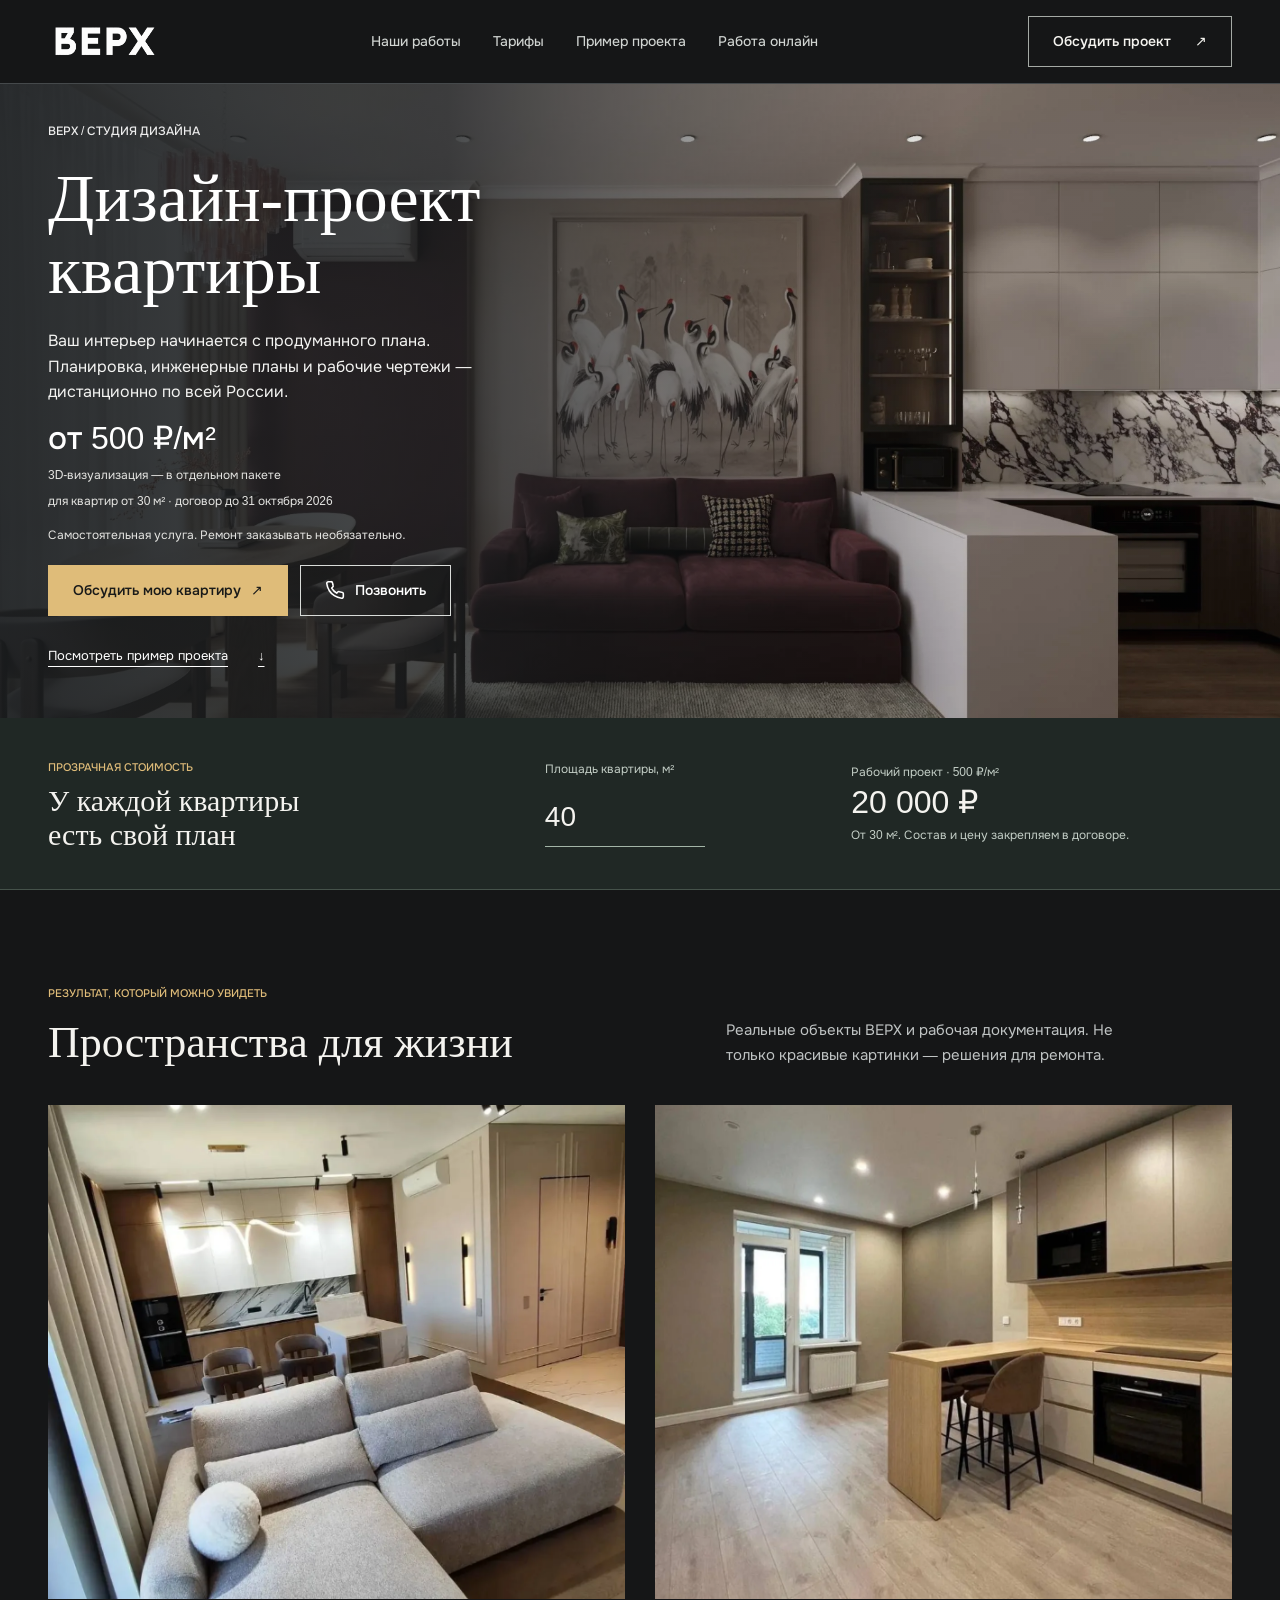
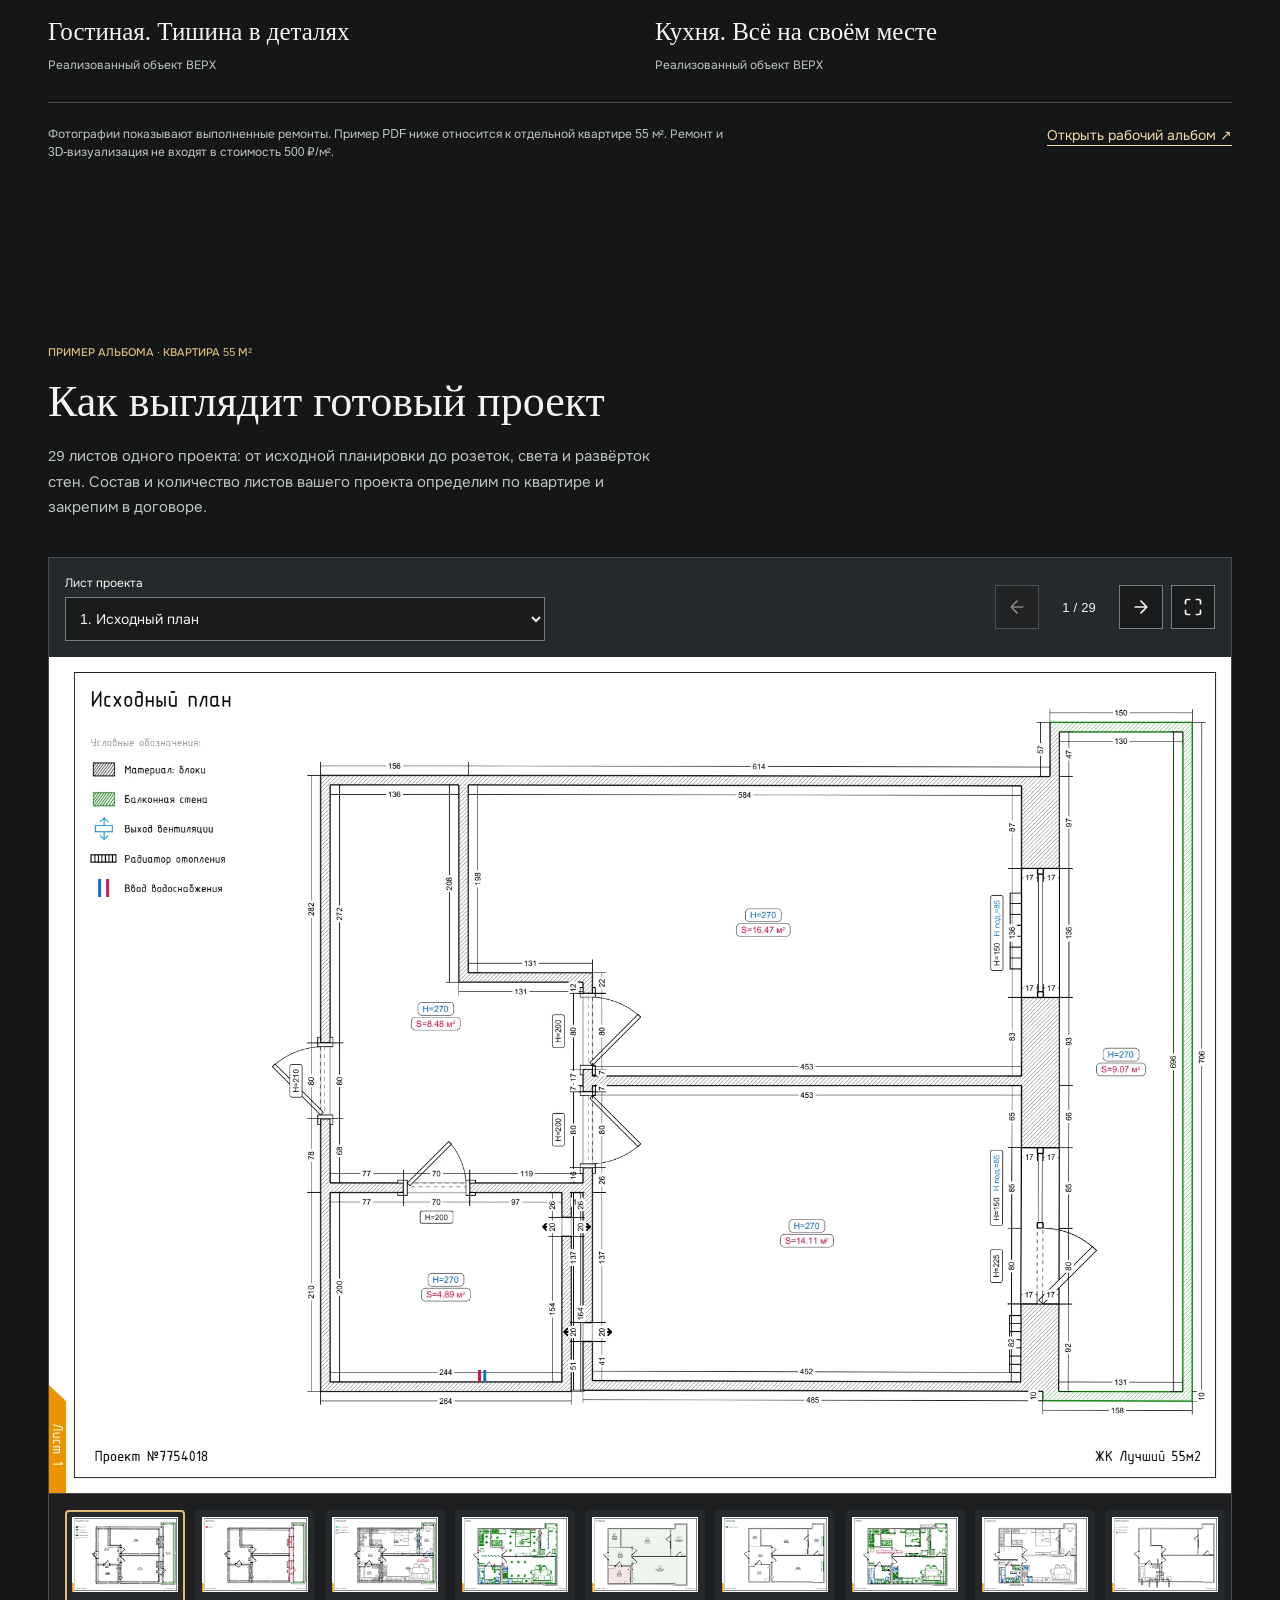
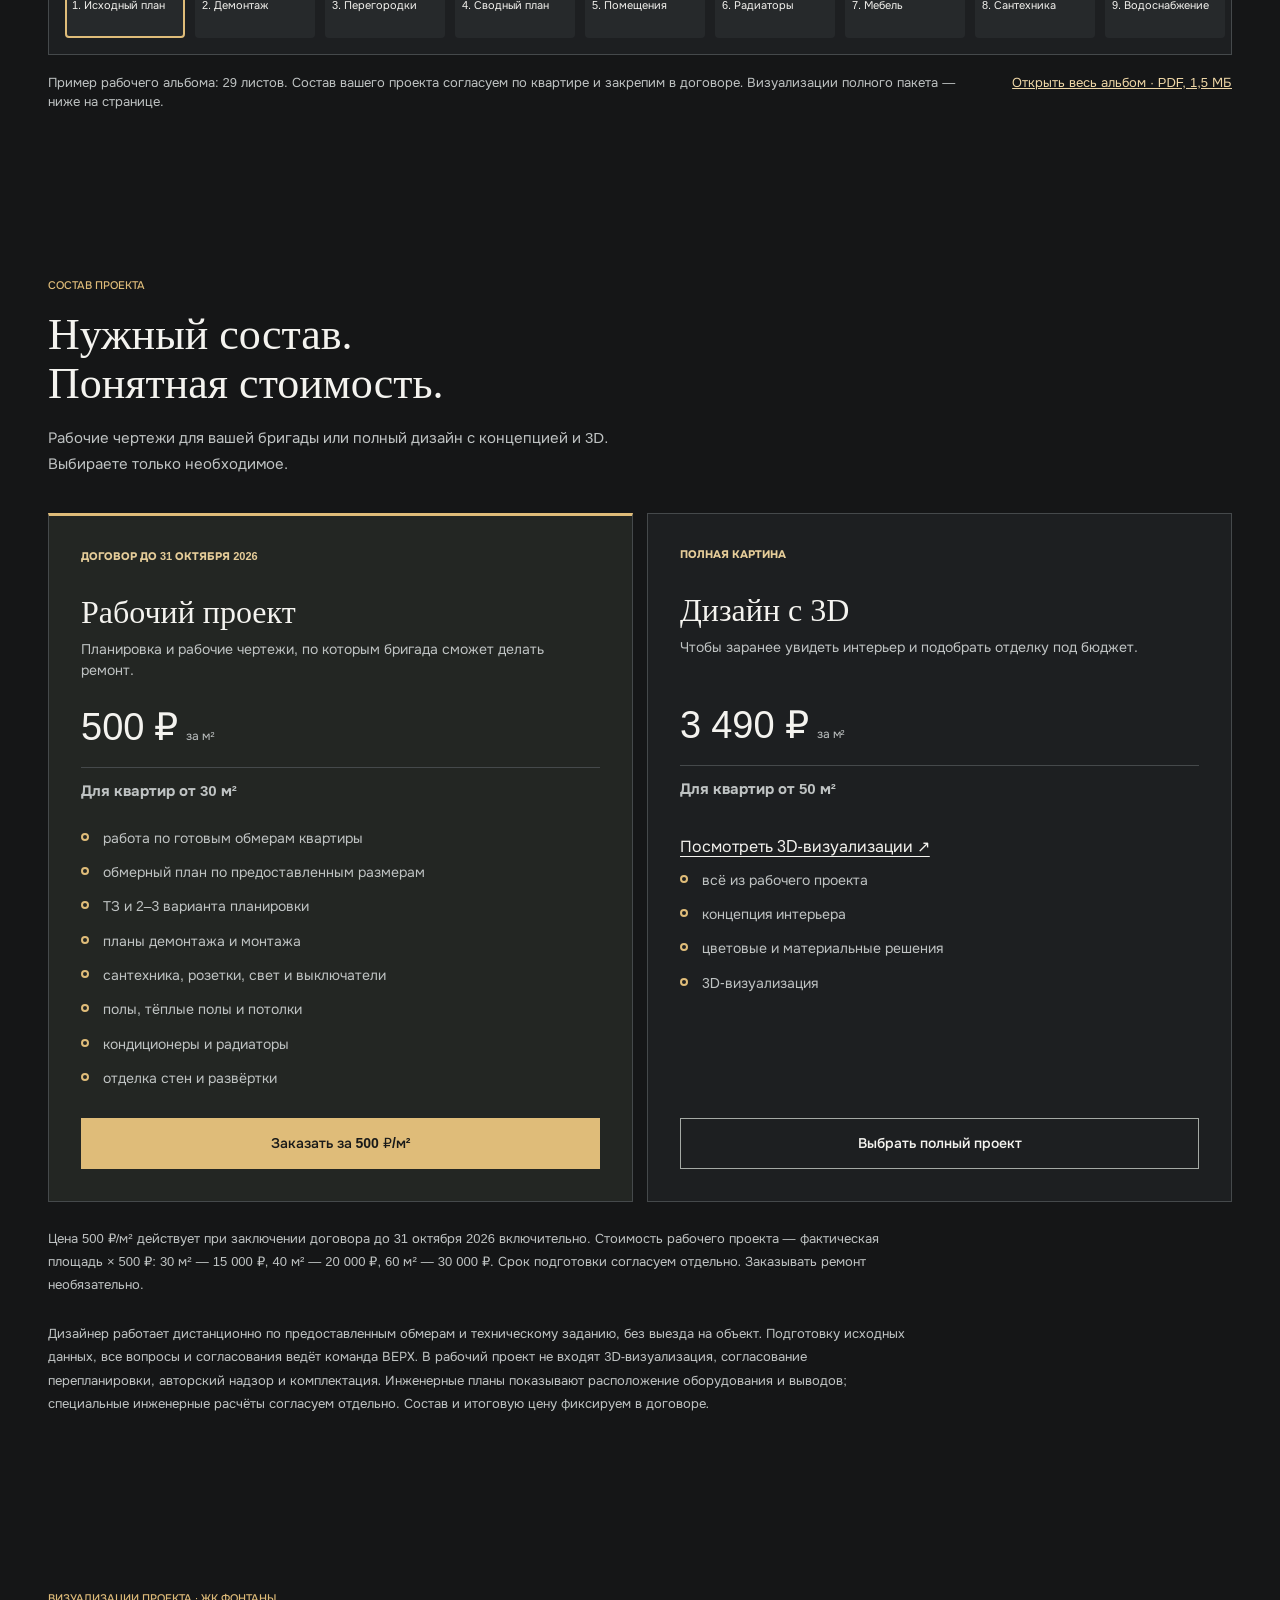
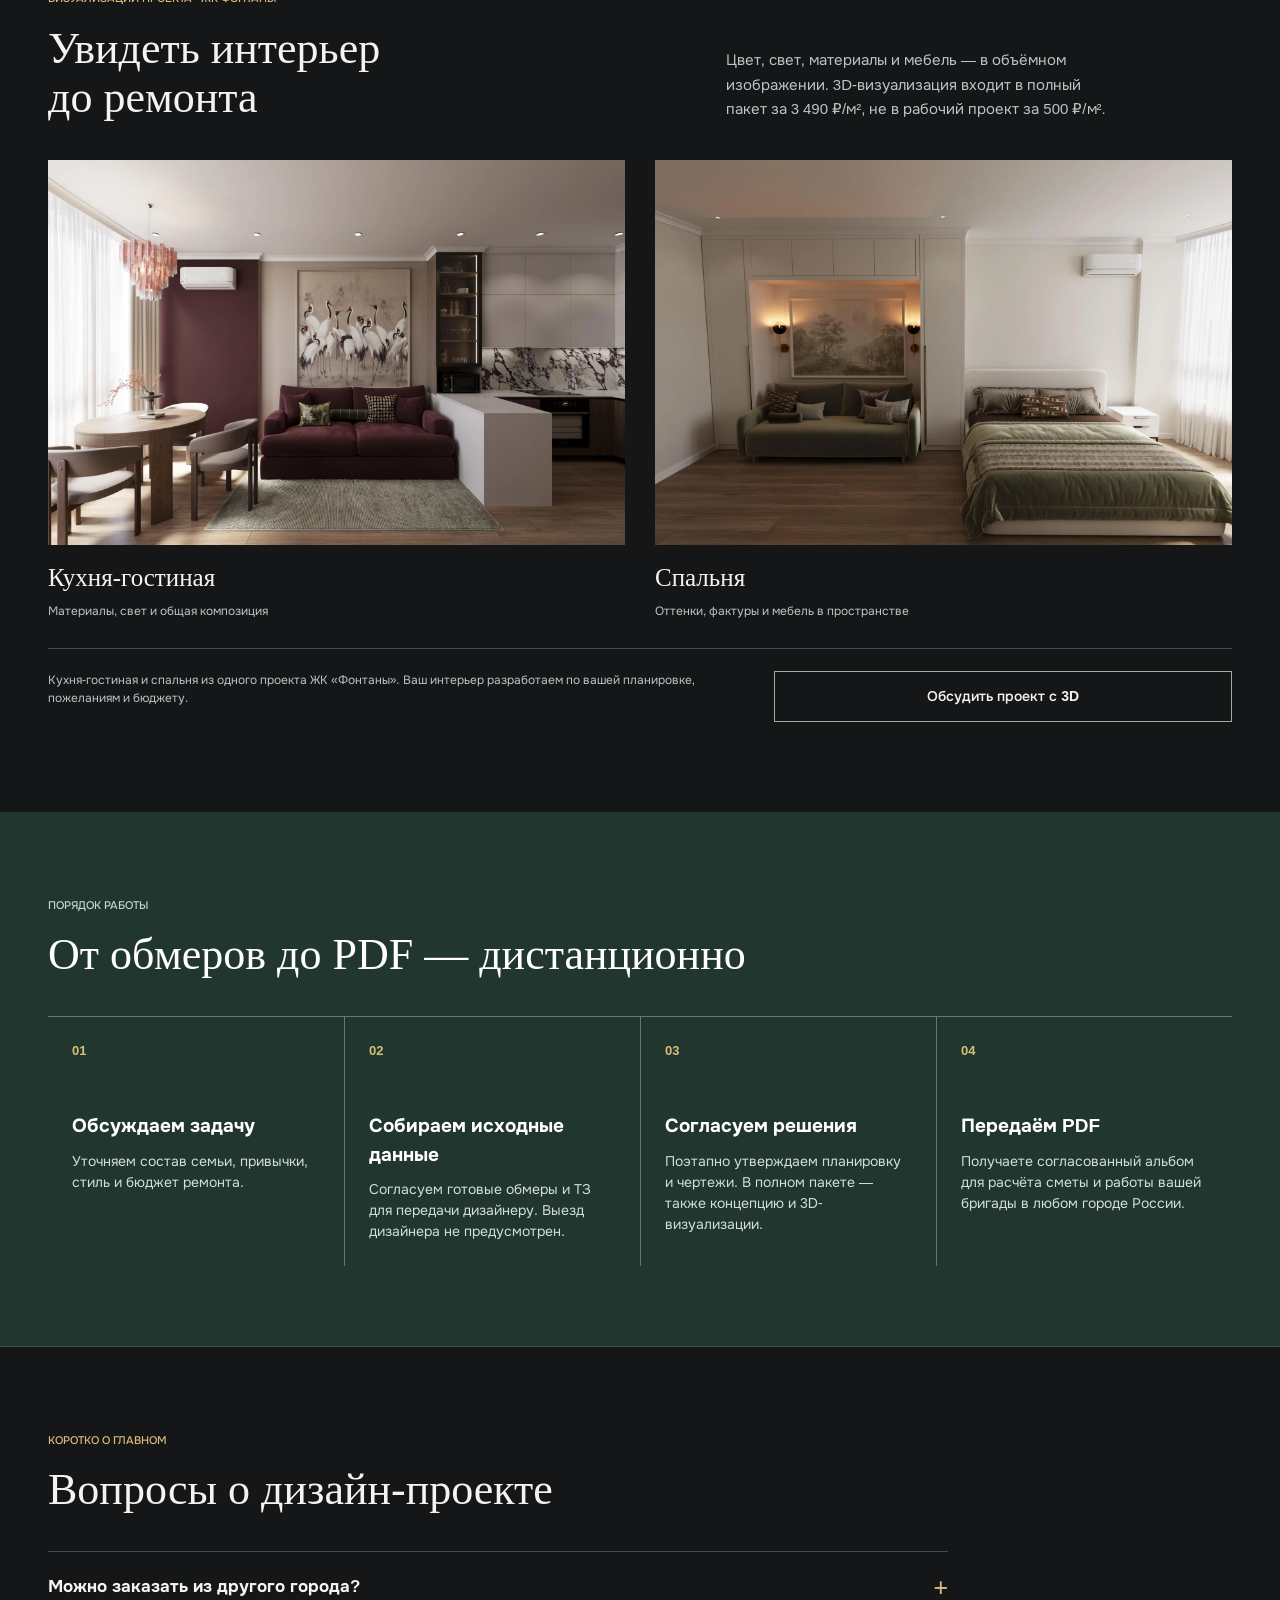
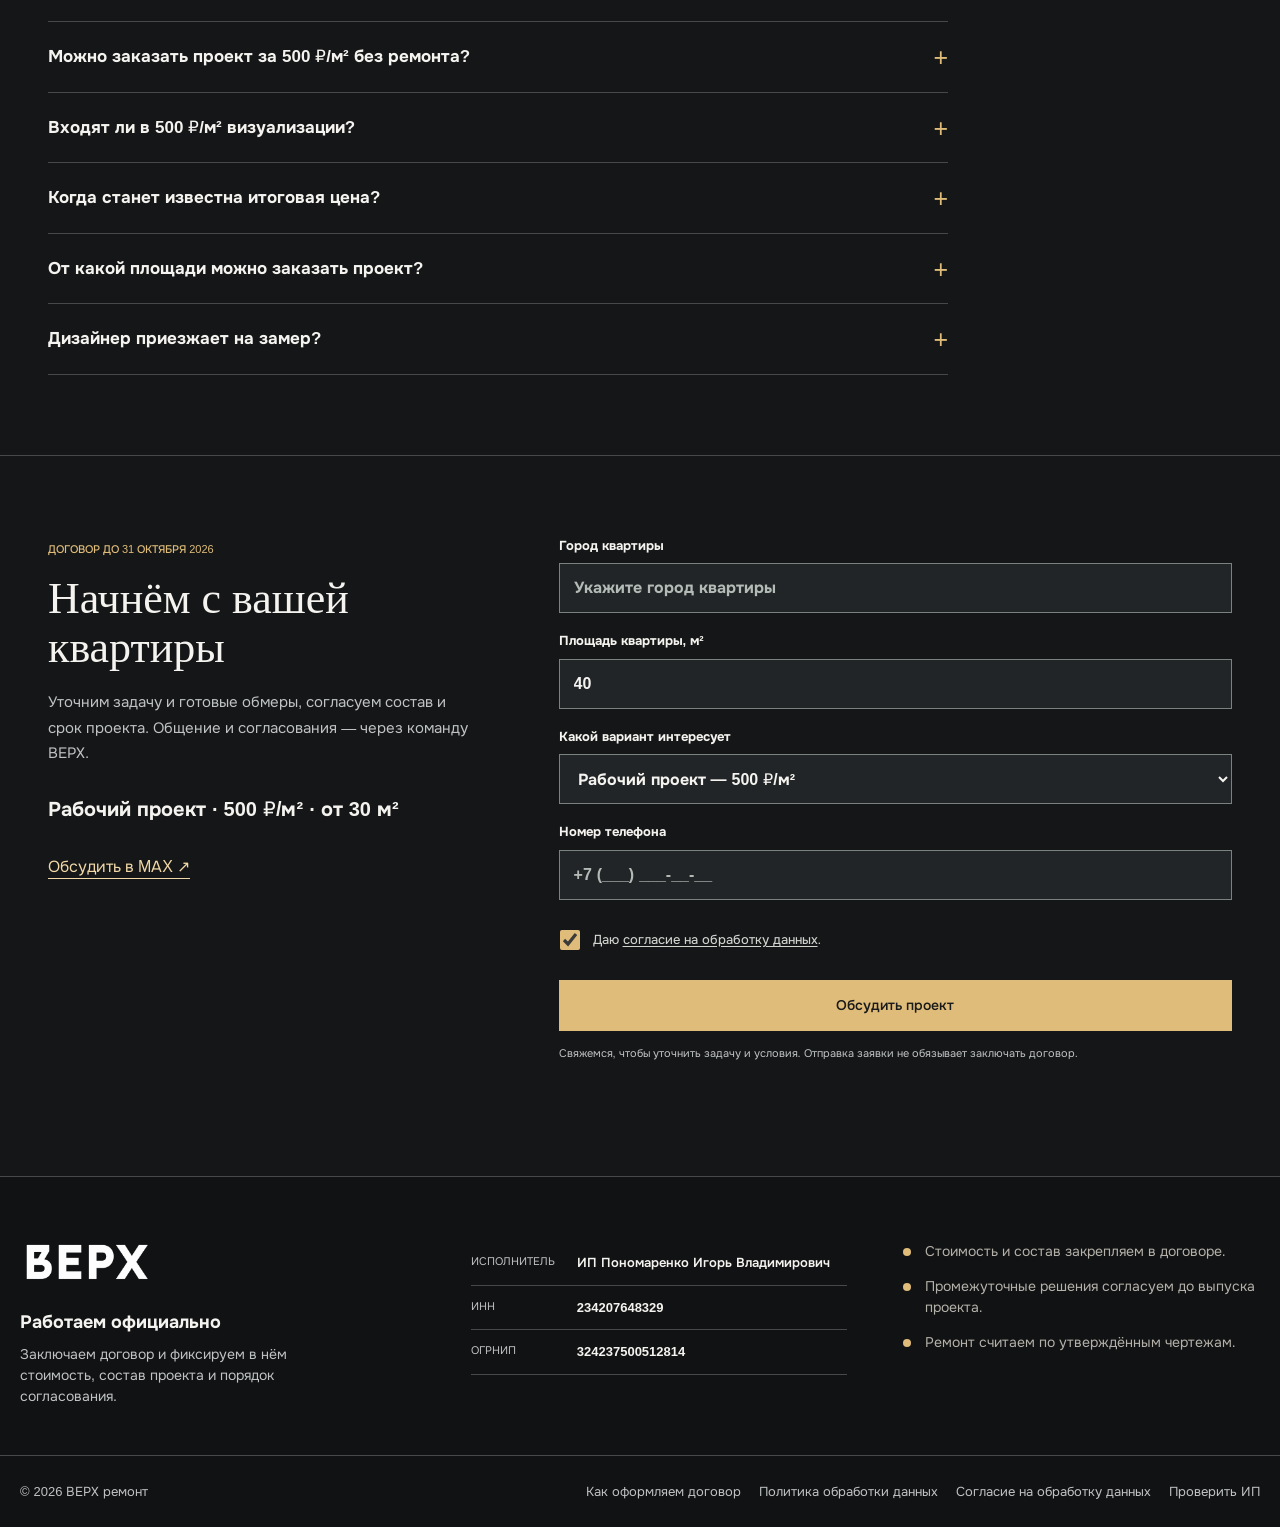
==== commit 3d987235: "Release approved dark design site with live leads and analytics" ====
--- a/index.html
+++ b/index.html
@@ -3,8 +3,9 @@
   <head>
     <meta charset="utf-8" />
     <meta name="viewport" content="width=device-width, initial-scale=1" />
-    <meta name="robots" content="index, follow, max-image-preview:large" />
-    <meta name="theme-color" content="#070707" />
+    <meta name="robots" content="index, follow" />
+    <meta name="theme-color" content="#151617" />
+    <meta name="color-scheme" content="dark" />
     <title>Дизайн-проект квартиры онлайн от 500 ₽/м² по России — ВЕРХ</title>
     <meta name="description" content="Дизайн-проект квартиры онлайн по всей России от 500 ₽/м²: планировка, инженерные планы, рабочие чертежи. Выбор города и пример PDF. От 30 м², договор до 31 октября 2026." />
     <link rel="canonical" href="https://design.verhremont.ru/" />
@@ -14,14 +15,17 @@
     <meta property="og:title" content="Дизайн-проект квартиры онлайн от 500 ₽/м² — ВЕРХ" />
     <meta property="og:description" content="Планировка, электрика, сантехника и рабочие чертежи — 500 ₽/м² при договоре до 31 октября 2026. Без обязательства заказывать ремонт." />
     <meta property="og:url" content="https://design.verhremont.ru/" />
-    <meta property="og:image" content="https://verhremont.ru/assets/design/renovation-project-plan.webp" />
+    <meta property="og:image" content="https://design.verhremont.ru/assets/design/3d-references/fontany-living.webp" />
     <link rel="icon" href="/favicon.ico" sizes="any" />
     <link rel="stylesheet" href="./styles.css?v=20260914-conversion" />
     <link rel="stylesheet" href="./specialty.css?v=20261010-design" />
     <link rel="stylesheet" href="./project-album.css?v=20261010" />
     <link rel="stylesheet" href="city.css?v=20261017" />
     <link rel="stylesheet" href="studio.css?v=20261017" />
+    <link rel="stylesheet" href="decora.css?v=20261019-mobile" />
+    <link rel="stylesheet" href="dark.css?v=20261018" />
     <script>
+      if (!window.VERH_PREVIEW && !["localhost", "127.0.0.1"].includes(location.hostname)) {
       (function(m,e,t,r,i,k,a){
         m[i]=m[i]||function(){(m[i].a=m[i].a||[]).push(arguments)};
         m[i].l=1*new Date();
@@ -29,125 +33,70 @@
         k=e.createElement(t),a=e.getElementsByTagName(t)[0],k.async=1,k.src=r,a.parentNode.insertBefore(k,a);
       })(window,document,'script','https://mc.yandex.ru/metrika/tag.js?id=110859289','ym');
       ym(110859289,'init',{ssr:true,webvisor:true,clickmap:true,referrer:document.referrer,url:location.href,accurateTrackBounce:true,trackLinks:true});
+      }
       window.VERH_LEAD_ENDPOINT = "https://functions.yandexcloud.net/d4e8j84veok7kjc043kk";
     </script>
     <script src="/assets/js/lead-support.js?v=20260914" defer></script>
   </head>
   <body class="specialty-page" data-service="Дизайн-проект квартиры онлайн" data-service-slug="dizayn-proekt-online" data-request="design-project">
     <noscript><div><img src="https://mc.yandex.ru/watch/110859289" class="metrika-pixel" alt="" /></div></noscript>
+    <a class="skip-link" href="#main">Перейти к содержимому</a>
     <header class="preview-header">
       <a class="preview-brand" href="https://verhremont.ru/" aria-label="ВЕРХ — на главную">
-        <img src="/assets/brand/verh-wordmark-white-on-black.webp" alt="ВЕРХ" width="3360" height="1060" />
+        <img src="/assets/brand/verh-wordmark-white-transparent.webp" alt="ВЕРХ" width="3360" height="1060" />
       </a>
       <nav class="preview-nav" aria-label="Основная навигация">
-        <a href="#story">Состав проекта</a>
+        <a href="#projects">Наши работы</a>
         <a href="#prices">Тарифы</a>
         <a href="#project-album">Пример проекта</a>
         <a href="#process">Работа онлайн</a>
       </nav>
-      <button class="button button--outline header-lead" type="button" data-scroll-lead>Обсудить проект</button>
+      <button class="button button--outline header-lead" type="button" data-scroll-lead>Обсудить проект <span aria-hidden="true">↗</span></button>
     </header>
-    <main>
+    <main id="main">
       <section class="service-hero" id="top">
         <div class="service-hero__media" aria-hidden="true">
-          <img src="/assets/projects/lux/lux_04_msg181.webp" alt="" width="1280" height="1705" fetchpriority="high" decoding="async" />
+          <img src="/assets/design/3d-references/fontany-living.webp" alt="" width="1800" height="1200" fetchpriority="high" decoding="async" />
           <img class="media-watermark" src="/assets/brand/verh-wordmark-white-transparent.webp" alt="" width="3360" height="1060" aria-hidden="true" />
         </div>
         <div class="service-hero__content">
-          <p class="studio-kicker">ВЕРХ / ДИЗАЙН · ОНЛАЙН ПО РОССИИ</p>
-          <h1>Дизайн-проект<br />квартиры онлайн</h1>
-          <p>Планировка, инженерные планы и PDF для вашей бригады. По готовым обмерам, с согласованием онлайн. Без обязательства заказывать ремонт.</p>
+          <p class="studio-kicker">ВЕРХ / СТУДИЯ ДИЗАЙНА</p>
+          <h1>Дизайн-проект <br />квартиры</h1>
+          <p>Ваш интерьер начинается с продуманного плана. Планировка, инженерные планы и рабочие чертежи — дистанционно по всей России.</p>
           <div class="service-price" aria-label="Стоимость дизайн-проекта">
             <span>Проект с инженерными планами</span>
             <strong>от 500 ₽/м²</strong>
+            <small>3D-визуализация — в отдельном пакете</small>
             <small>для квартир от 30 м² · договор до 31 октября 2026</small>
           </div>
-          <p class="hero-offer"><strong>40 м² — 20 000 ₽ за рабочий проект.</strong><br />3D-визуализация — в полном пакете.</p>
+          <p class="hero-offer">Самостоятельная услуга. Ремонт заказывать необязательно.</p>
           <div class="service-hero__actions">
-            <button class="button button--gold" type="button" data-scroll-lead>Заказать проект за 500 ₽/м²</button>
+            <button class="button button--gold" type="button" data-scroll-lead>Обсудить мою квартиру <span aria-hidden="true">↗</span></button>
             <a class="button button--ghost" href="tel:+79182383059" data-call-link aria-label="Позвонить в ВЕРХ">
               <svg viewBox="0 0 24 24" aria-hidden="true"><path d="M22 16.92v3a2 2 0 0 1-2.18 2A19.79 19.79 0 0 1 11.19 18.85a19.5 19.5 0 0 1-6-6A19.79 19.79 0 0 1 2.12 4.18 2 2 0 0 1 4.11 2h3a2 2 0 0 1 2 1.72c.12.9.33 1.78.62 2.63a2 2 0 0 1-.45 2.11L8.01 9.73a16 16 0 0 0 6 6l1.27-1.27a2 2 0 0 1 2.11-.45c.85.29 1.73.5 2.63.62A2 2 0 0 1 22 16.92Z" /></svg>
               <span>Позвонить</span>
             </a>
           </div>
-          <ul class="hero-trust" aria-label="Условия">
-            <li><strong>Без ремонта</strong><span>отдельный заказ</span></li>
-            <li><strong>По договору</strong><span>состав и цена</span></li>
-            <li><strong>Дистанционно</strong><span>по всей России</span></li>
-          </ul>
-        </div>
-      </section>
-
-      <section class="design-story" id="story" aria-labelledby="story-heading">
-        <header class="section-shell story-heading"><span class="section-label">Сначала проект. Потом ремонт.</span><h2 id="story-heading">Каждое решение<br />на своём месте</h2><p>Не просто красивый интерьер. Понятные чертежи, с которыми ваша бригада сможет посчитать и выполнить работы.</p></header>
-        <div class="section-shell story-layout">
-          <div class="story-stage" aria-label="Примеры листов рабочего проекта">
-            <img src="/assets/design/project-example/page-07.webp" alt="Пример плана расстановки мебели" width="2000" height="1414" loading="lazy" data-story-image />
-            <span data-story-caption>01 / Планировка</span>
-          </div>
-          <div class="story-steps">
-            <article data-story-step data-sheet="07" data-caption="01 / Планировка"><span>01 — Пространство</span><h3>Квартира под вашу жизнь</h3><p>Соберём ТЗ и предложим 2–3 варианта планировки. Расставим мебель, продумаем перегородки и проходы по вашим обмерам.</p><a href="#project-album">Посмотреть чертежи ↓</a></article>
-            <article data-story-step data-sheet="10" data-caption="02 / Инженерные планы"><span>02 — Детали</span><h3>Розетка там, где она нужна</h3><p>Свет, выключатели, сантехника, кондиционеры и радиаторы — с привязками к согласованной планировке. Специальные инженерные расчёты согласуем отдельно.</p><a href="#prices">Что входит в 500 ₽/м² ↓</a></article>
-            <article data-story-step data-sheet="29" data-caption="03 / Рабочий альбом"><span>03 — Результат</span><h3>Один PDF для вашей бригады</h3><p>Планы полов, потолков, отделки и развёртки. Согласованный альбом можно открыть на телефоне, отправить подрядчику или распечатать.</p><a href="/assets/design/project-example/project-example.pdf" target="_blank" rel="noopener">Открыть пример PDF ↗</a></article>
-          </div>
-        </div>
-      </section>
-
-      <section class="packages-section section-light" id="prices">
-        <div class="section-shell">
-          <header class="section-heading">
-            <span class="section-label">Состав проекта</span>
-            <h2>Рабочие чертежи или полный дизайн с 3D</h2>
-            <p>За 500 ₽/м² получишь рабочий проект с планировкой и инженерными планами. Для концепции интерьера и 3D есть полный пакет.</p>
-          </header>
-          <div class="offer-grid">
-            <article class="offer-card offer-card--featured">
-              <span class="offer-card__tag">Договор до 31 октября 2026</span>
-              <h3>Проект с инженеркой</h3>
-              <p class="offer-card__audience">Планировка и рабочие чертежи, по которым бригада сможет делать ремонт.</p>
-              <div class="offer-card__price"><strong>500 ₽</strong><span>за м²</span></div>
-              <p class="offer-card__minimum">Для квартир от 30 м²</p>
-              <ul>
-                <li>работа по готовым обмерам квартиры</li>
-                <li>обмерный план по предоставленным размерам</li>
-                <li>ТЗ и 2–3 варианта планировки</li>
-                <li>планы демонтажа и монтажа</li>
-                <li>сантехника, розетки, свет и выключатели</li>
-                <li>полы, тёплые полы и потолки</li>
-                <li>кондиционеры и радиаторы</li>
-                <li>отделка стен и развёртки</li>
-              </ul>
-              <button class="button button--gold" type="button" data-scroll-lead data-package="Проект с инженеркой — 500 ₽/м², от 30 м², договор до 31 октября 2026">Заказать за 500 ₽/м²</button>
-            </article>
-            <article class="offer-card">
-              <span class="offer-card__tag">Полная картина</span>
-              <h3>Полный с 3D</h3>
-              <p class="offer-card__audience">Чтобы заранее увидеть интерьер и подобрать отделку под бюджет.</p>
-              <div class="offer-card__price"><strong>3 490 ₽</strong><span>за м²</span></div>
-              <p class="offer-card__minimum">Для квартир от 50 м²</p>
-              <ul>
-                <li>всё из проекта с инженеркой</li>
-                <li>концепция интерьера</li>
-                <li>цветовые и материальные решения</li>
-                <li>3D-визуализация</li>
-              </ul>
-              <button class="button button--outline" type="button" data-scroll-lead data-package="Полный — 3 490 ₽/м², для квартир от 50 м²">Выбрать полный проект</button>
-            </article>
-            <article class="offer-card" data-krasnodar-only hidden>
-              <span class="offer-card__tag">Ремонт в Краснодаре</span>
-              <h3>Проект в подарок</h3>
-              <p class="offer-card__audience">Если хочешь заказать проект и ремонт у одной команды.</p>
-              <div class="offer-card__price"><strong>0 ₽</strong><span>за рабочий проект</span></div>
-              <p class="offer-card__minimum">При любом тарифе ремонта в Краснодаре</p>
-              <ul>
-                <li>планировка и инженерные чертежи</li>
-                <li>расчёт ремонта по согласованному проекту</li>
-                <li>состав проекта закрепляем в договоре</li>
-              </ul>
-              <button class="button button--outline" type="button" data-scroll-lead data-package="Рабочий проект в подарок + ремонт, любой тариф">Обсудить проект и ремонт</button>
-            </article>
-          </div>
-          <p class="pricing-note">Цена 500 ₽/м² действует для договоров, заключённых до 31 октября 2026 включительно. Стоимость — фактическая площадь квартиры × цена пакета: 30 м² — 15 000 ₽, 40 м² — 20 000 ₽, 60 м² — 30 000 ₽. Ремонт заказывать необязательно. Срок подготовки проекта согласуем отдельно, акция не обещает готовность до конца октября. Дизайнер работает по готовым обмерам и ТЗ, без выезда и прямого общения с заказчиком. Подготовку исходных данных согласуем через ВЕРХ до старта. В пакет за 500 ₽/м² не входят 3D-визуализация, согласование перепланировки, авторский надзор и комплектация. Инженерные планы показывают расположение оборудования и выводов; специальные инженерные расчёты согласуем отдельно. Состав и итоговую цену фиксируем в договоре.</p>
+          <a class="hero-pdf" href="#project-album">Посмотреть пример проекта <span aria-hidden="true">↓</span></a>
+        </div>
+      </section>
+
+      <section class="estimate-band" aria-label="Расчёт стоимости рабочего проекта">
+        <div class="section-shell estimate-layout">
+          <div><span class="section-label">Прозрачная стоимость</span><h2>У каждой квартиры <br />есть свой план</h2></div>
+          <div class="estimate-input"><label for="estimate-area">Площадь квартиры, м²</label><input id="estimate-area" type="number" inputmode="decimal" min="30" max="10000" step="0.1" value="40" data-estimate-area aria-describedby="estimate-note" /></div>
+          <div class="estimate-result"><span>Рабочий проект · 500 ₽/м²</span><output for="estimate-area" data-estimate-total aria-live="polite">20 000 ₽</output><small id="estimate-note">От 30 м². Состав и цену закрепляем в договоре.</small></div>
+        </div>
+      </section>
+
+      <section class="selected-projects" id="projects">
+        <div class="section-shell">
+          <header class="editorial-heading"><div><span class="section-label">Результат, который можно увидеть</span><h2>Пространства для жизни</h2></div><p>Реальные объекты ВЕРХ и рабочая документация. Не только красивые картинки — решения для ремонта.</p></header>
+          <div class="selected-grid">
+            <figure><img src="/assets/projects/lux/lux_04_msg181.webp" alt="Реализованный интерьер кухни-гостиной ВЕРХ" width="1280" height="1705" loading="lazy" /><figcaption><h3>Гостиная. Тишина в деталях</h3><span>Реализованный объект ВЕРХ</span></figcaption></figure>
+            <figure><img src="/assets/projects/kitchen.webp" alt="Кухня с барной стойкой на завершённом объекте ВЕРХ" width="1280" height="1538" loading="lazy" /><figcaption><h3>Кухня. Всё на своём месте</h3><span>Реализованный объект ВЕРХ</span></figcaption></figure>
+          </div>
+          <div class="project-caption"><p>Фотографии показывают выполненные ремонты. Пример PDF ниже относится к отдельной квартире 55 м². Ремонт и 3D-визуализация не входят в стоимость 500 ₽/м².</p><a href="#project-album">Открыть рабочий альбом <span aria-hidden="true">↗</span></a></div>
         </div>
       </section>
 
@@ -156,7 +105,7 @@
           <header class="section-heading">
             <span class="section-label">Пример альбома · квартира 55 м²</span>
             <h2 id="album-heading">Как выглядит готовый проект</h2>
-            <p>29 листов одного проекта: от исходной планировки до розеток, света и развёрток стен. Состав и количество листов твоего проекта определим по квартире и закрепим в договоре.</p>
+            <p>29 листов одного проекта: от исходной планировки до розеток, света и развёрток стен. Состав и количество листов вашего проекта определим по квартире и закрепим в договоре.</p>
           </header>
           <div class="album-viewer">
             <div class="album-toolbar">
@@ -175,7 +124,7 @@
             <div class="album-thumbnails" data-album-thumbnails role="group" aria-label="Листы проекта"></div>
           </div>
           <div class="album-footer">
-            <p>Реальный пример рабочего альбома: 29 листов. Его состав согласуется для каждой квартиры отдельно. Отдельного PDF-примера полного проекта с 3D пока нет; 3D не входит в 500 ₽/м².</p>
+            <p>Пример рабочего альбома: 29 листов. Состав вашего проекта согласуем по квартире и закрепим в договоре. Визуализации полного пакета — ниже на странице.</p>
             <a href="/assets/design/project-example/project-example.pdf" target="_blank" rel="noopener">Открыть весь альбом · PDF, 1,5 МБ</a>
           </div>
           <noscript><p><a href="/assets/design/project-example/project-example.pdf">Посмотреть все 29 листов проекта в PDF</a></p></noscript>
@@ -195,6 +144,93 @@
         </dialog>
       </section>
 
+      <section class="packages-section section-light" id="prices">
+        <div class="section-shell">
+          <header class="section-heading">
+            <span class="section-label">Состав проекта</span>
+            <h2>Нужный состав. <br />Понятная стоимость.</h2>
+            <p>Рабочие чертежи для вашей бригады или полный дизайн с концепцией и 3D. Выбираете только необходимое.</p>
+          </header>
+          <div class="offer-grid">
+            <article class="offer-card offer-card--featured">
+              <span class="offer-card__tag">Договор до 31 октября 2026</span>
+              <h3>Рабочий проект</h3>
+              <p class="offer-card__audience">Планировка и рабочие чертежи, по которым бригада сможет делать ремонт.</p>
+              <div class="offer-card__price"><strong>500 ₽</strong><span>за м²</span></div>
+              <p class="offer-card__minimum">Для квартир от 30 м²</p>
+              <ul>
+                <li>работа по готовым обмерам квартиры</li>
+                <li>обмерный план по предоставленным размерам</li>
+                <li>ТЗ и 2–3 варианта планировки</li>
+                <li>планы демонтажа и монтажа</li>
+                <li>сантехника, розетки, свет и выключатели</li>
+                <li>полы, тёплые полы и потолки</li>
+                <li>кондиционеры и радиаторы</li>
+                <li>отделка стен и развёртки</li>
+              </ul>
+              <button class="button button--gold" type="button" data-scroll-lead data-package="Рабочий проект — 500 ₽/м², от 30 м², договор до 31 октября 2026">Заказать за 500 ₽/м²</button>
+            </article>
+            <article class="offer-card">
+              <span class="offer-card__tag">Полная картина</span>
+              <h3>Дизайн с 3D</h3>
+              <p class="offer-card__audience">Чтобы заранее увидеть интерьер и подобрать отделку под бюджет.</p>
+              <div class="offer-card__price"><strong>3 490 ₽</strong><span>за м²</span></div>
+              <p class="offer-card__minimum">Для квартир от 50 м²</p>
+              <a class="render-reference-link" href="#visualizations">Посмотреть 3D-визуализации ↗</a>
+              <ul>
+                <li>всё из рабочего проекта</li>
+                <li>концепция интерьера</li>
+                <li>цветовые и материальные решения</li>
+                <li>3D-визуализация</li>
+              </ul>
+              <button class="button button--outline" type="button" data-scroll-lead data-package="Полный — 3 490 ₽/м², для квартир от 50 м²">Выбрать полный проект</button>
+            </article>
+            <article class="offer-card" data-krasnodar-only hidden>
+              <span class="offer-card__tag">Ремонт в Краснодаре</span>
+              <h3>Проект в подарок</h3>
+              <p class="offer-card__audience">Для тех, кто заказывает проект и ремонт у одной команды.</p>
+              <div class="offer-card__price"><strong>0 ₽</strong><span>за рабочий проект</span></div>
+              <p class="offer-card__minimum">При любом тарифе ремонта в Краснодаре</p>
+              <ul>
+                <li>планировка и инженерные чертежи</li>
+                <li>расчёт ремонта по согласованному проекту</li>
+                <li>состав проекта закрепляем в договоре</li>
+              </ul>
+              <button class="button button--outline" type="button" data-scroll-lead data-package="Рабочий проект в подарок + ремонт, любой тариф">Обсудить проект и ремонт</button>
+            </article>
+          </div>
+          <p class="pricing-note">Цена 500 ₽/м² действует при заключении договора до 31 октября 2026 включительно. Стоимость рабочего проекта — фактическая площадь × 500 ₽: 30 м² — 15 000 ₽, 40 м² — 20 000 ₽, 60 м² — 30 000 ₽. Срок подготовки согласуем отдельно. Заказывать ремонт необязательно.</p>
+          <p class="pricing-note">Дизайнер работает дистанционно по предоставленным обмерам и техническому заданию, без выезда на объект. Подготовку исходных данных, все вопросы и согласования ведёт команда ВЕРХ. В рабочий проект не входят 3D-визуализация, согласование перепланировки, авторский надзор и комплектация. Инженерные планы показывают расположение оборудования и выводов; специальные инженерные расчёты согласуем отдельно. Состав и итоговую цену фиксируем в договоре.</p>
+        </div>
+      </section>
+
+      <section class="selected-projects render-references" id="visualizations" aria-labelledby="render-heading">
+        <div class="section-shell">
+          <header class="editorial-heading">
+            <div><span class="section-label">Визуализации проекта · ЖК Фонтаны</span><h2 id="render-heading">Увидеть интерьер <br />до ремонта</h2></div>
+            <p>Цвет, свет, материалы и мебель — в объёмном изображении. 3D-визуализация входит в полный пакет за 3 490 ₽/м², не в рабочий проект за 500 ₽/м².</p>
+          </header>
+          <div class="selected-grid">
+            <figure>
+              <a href="/assets/design/3d-references/fontany-living.webp" target="_blank" rel="noopener" aria-label="Открыть визуализацию кухни-гостиной в полном размере">
+                <img src="/assets/design/3d-references/fontany-living.webp" alt="3D-визуализация кухни-гостиной из проекта ЖК Фонтаны" width="1800" height="1200" loading="lazy" decoding="async" />
+              </a>
+              <figcaption><h3>Кухня-гостиная</h3><span>Материалы, свет и общая композиция</span></figcaption>
+            </figure>
+            <figure>
+              <a href="/assets/design/3d-references/fontany-bedroom.webp" target="_blank" rel="noopener" aria-label="Открыть визуализацию спальни в полном размере">
+                <img src="/assets/design/3d-references/fontany-bedroom.webp" alt="3D-визуализация спальни из проекта ЖК Фонтаны" width="1800" height="1200" loading="lazy" decoding="async" />
+              </a>
+              <figcaption><h3>Спальня</h3><span>Оттенки, фактуры и мебель в пространстве</span></figcaption>
+            </figure>
+          </div>
+          <div class="project-caption">
+            <p>Кухня-гостиная и спальня из одного проекта ЖК «Фонтаны». Ваш интерьер разработаем по вашей планировке, пожеланиям и бюджету.</p>
+            <button class="button button--outline" type="button" data-scroll-lead data-package="Полный — 3 490 ₽/м², для квартир от 50 м²">Обсудить проект с 3D</button>
+          </div>
+        </div>
+      </section>
+
       <section class="repair-bridge section-dark" id="gift" data-krasnodar-only hidden>
         <div class="section-shell repair-bridge__grid">
           <div>
@@ -211,45 +247,6 @@
         </div>
       </section>
 
-      <section class="section-light" id="scope">
-        <div class="section-shell">
-          <header class="section-heading">
-            <span class="section-label">Результат на руках</span>
-            <h2>Проект, по которому можно считать и делать ремонт</h2>
-            <p>В проект за 500 ₽/м² входят планировка, рабочие чертежи и инженерные планы. Решения привязываем к готовым обмерам квартиры и согласованному ТЗ.</p>
-          </header>
-          <div class="deliverables-grid">
-            <article class="deliverable"><span>01</span><h3>Планировка</h3><p>Обмерный план по готовым размерам, ТЗ, 2–3 варианта с расстановкой мебели, планы демонтажа и монтажа.</p></article>
-            <article class="deliverable"><span>02</span><h3>Свет и электрика</h3><p>Расположение розеток, светильников и выключателей с привязками к планировке.</p></article>
-            <article class="deliverable"><span>03</span><h3>Сантехника и климат</h3><p>Расположение сантехники, выводов, кондиционеров и радиаторов.</p></article>
-            <article class="deliverable"><span>04</span><h3>Отделка</h3><p>Планы полов, тёплых полов, потолков, отделки стен и развёртки.</p></article>
-          </div>
-        </div>
-      </section>
-
-      <section class="visual-proof">
-        <div class="section-shell">
-          <header class="section-heading">
-            <span class="section-label">От плана к реализации</span>
-            <h2>Сначала решения, потом стройка</h2>
-          </header>
-          <div class="visual-proof__grid">
-            <figure class="visual-proof__reference">
-              <img src="/assets/design/october-interior-reference.jpg" alt="Пример интерьерного решения ванной: мебель, отделка и освещение" width="1330" height="784" loading="lazy" decoding="async" />
-              <figcaption><strong>Пример интерьерного решения</strong><span>Визуальный ориентир. 3D-визуализация входит только в полный пакет.</span></figcaption>
-            </figure>
-            <figure>
-              <img src="/assets/design/renovation-project-plan.webp" alt="План квартиры с мебелью, светом и инженерными коммуникациями" width="1448" height="1086" loading="lazy" decoding="async" />
-              <figcaption><strong>Рабочий план</strong><span>Все ключевые решения собраны до начала ремонта.</span></figcaption>
-            </figure>
-            <figure>
-              <img src="/assets/projects/lux/lux_04_msg181.webp" alt="Готовый интерьер квартиры после ремонта ВЕРХ" width="1280" height="1705" loading="lazy" decoding="async" />
-              <figcaption><strong>Готовый интерьер</strong><span>Реальный объект ВЕРХ после завершения работ.</span></figcaption>
-            </figure>
-          </div>
-        </div>
-      </section>
-
       <section class="process-section section-dark" id="process">
         <div class="section-shell">
           <header class="section-heading section-heading--dark">
@@ -274,7 +271,7 @@
             <details><summary>Входят ли в 500 ₽/м² визуализации?</summary><p>Нет. В эту цену входят планировка, инженерные планы и рабочие чертежи. Концепция интерьера, цветовые и материальные решения, 3D-визуализация входят в полный пакет за 3 490 ₽/м².</p></details>
             <details data-krasnodar-only hidden><summary>Какой пакет идёт в подарок?</summary><p>Рабочий проект при заключении договора на ремонт в Краснодаре по любому тарифу. Точный состав проекта фиксируем в договоре. Дистанционный проект по России можно заказать отдельно.</p></details>
             <details><summary>Когда станет известна итоговая цена?</summary><p>После проверки исходных обмеров и выбора пакета. До начала работ закрепим стоимость и состав проекта в договоре.</p></details>
-            <details><summary>От какой площади можно заказать проект?</summary><p>Проект с инженеркой — для квартир от 30 м², полный с 3D — от 50 м². Стоимость считаем по фактической площади: площадь × цена за м². Например, проект с инженеркой для 40 м² стоит 20 000 ₽.</p></details>
+            <details><summary>От какой площади можно заказать проект?</summary><p>Рабочий проект — для квартир от 30 м², полный с 3D — от 50 м². Стоимость считаем по фактической площади: площадь × цена за м². Например, рабочий проект для 40 м² стоит 20 000 ₽.</p></details>
             <details><summary>Дизайнер приезжает на замер?</summary><p>Нет. Эти пакеты рассчитаны на работу по готовым обмерам и ТЗ. Общение и согласование решений проходят через ВЕРХ. Порядок подготовки обмеров согласуем до начала проекта.</p></details>
           </div>
         </div>
@@ -283,30 +280,35 @@
       <section class="lead-section section-light" id="lead">
         <div class="section-shell lead-section__grid">
           <header class="lead-copy">
-            <span class="section-label">Договор до 31 октября 2026</span>
-            <h2>Заказать проект с инженеркой</h2>
-            <p>Оставь телефон. Уточним площадь, исходные обмеры и задачу, согласуем состав и срок проекта. Заказывать ремонт необязательно.</p>
-            <strong>500 ₽/м² · для квартир от 30 м²</strong>
+            <span class="section-label" data-lead-deadline>Договор до 31 октября 2026</span>
+            <h2>Начнём с вашей квартиры</h2>
+            <p>Уточним задачу и готовые обмеры, согласуем состав и срок проекта. Общение и согласования — через команду ВЕРХ.</p>
+            <strong data-lead-price aria-live="polite" aria-atomic="true">Рабочий проект · 500 ₽/м² · от 30 м²</strong>
+            <a class="lead-contact" href="https://max.ru/id234207648329_biz" target="_blank" rel="noopener">Обсудить в MAX <span aria-hidden="true">↗</span></a>
           </header>
           <form class="service-form" data-service-form novalidate>
             <label>Город квартиры
-              <input name="city" type="text" autocomplete="address-level2" maxlength="80" placeholder="Укажите город квартиры" required data-city-input />
+              <input name="city" type="text" autocomplete="address-level2" maxlength="80" placeholder="Укажите город квартиры" aria-describedby="lead-form-status" required data-city-input />
+            </label>
+            <label>Площадь квартиры, м²
+              <input name="area" type="number" inputmode="decimal" min="30" max="10000" step="0.1" value="40" aria-describedby="lead-form-status" required data-form-area />
             </label>
             <label>Какой вариант интересует
               <select name="package">
-                <option value="Проект с инженеркой — 500 ₽/м², от 30 м², договор до 31 октября 2026">С инженеркой — 500 ₽/м²</option>
+                <option value="Рабочий проект — 500 ₽/м², от 30 м², договор до 31 октября 2026">Рабочий проект — 500 ₽/м²</option>
                 <option value="Полный — 3 490 ₽/м², для квартир от 50 м²">Полный — 3 490 ₽/м²</option>
                 <option value="Рабочий проект в подарок + ремонт, любой тариф" data-krasnodar-only hidden disabled>Проект в подарок + ремонт</option>
                 <option value="Не определился">Помогите выбрать</option>
               </select>
             </label>
             <label>Номер телефона
-              <input name="phone" type="tel" inputmode="tel" autocomplete="tel" enterkeyhint="send" maxlength="18" placeholder="+7 (___) ___-__-__" required />
+              <input name="phone" type="tel" inputmode="tel" autocomplete="tel" enterkeyhint="send" maxlength="18" placeholder="+7 (___) ___-__-__" aria-describedby="lead-form-status" required />
             </label>
             <label class="honeypot" aria-hidden="true">Сайт<input name="website" tabindex="-1" autocomplete="off" /></label>
-            <label class="consent-row"><input name="consent" type="checkbox" checked required /><span>Даю <a href="/consent.html" target="_blank" rel="noopener">согласие на обработку данных</a>.</span></label>
-            <button class="button button--gold service-form__submit" type="submit">Оставить заявку на проект</button>
-            <p class="form-status" data-form-status role="status" aria-live="polite"></p>
+            <label class="consent-row"><input name="consent" type="checkbox" checked required aria-describedby="lead-form-status" /><span>Даю <a href="/consent.html" target="_blank" rel="noopener">согласие на обработку данных</a>.</span></label>
+            <button class="button button--gold service-form__submit" type="submit">Обсудить проект</button>
+            <p class="form-reassurance">Свяжемся, чтобы уточнить задачу и условия. Отправка заявки не обязывает заключать договор.</p>
+            <p class="form-status" id="lead-form-status" data-form-status role="status" aria-live="polite"></p>
           </form>
         </div>
       </section>
@@ -323,9 +325,9 @@
       <button class="button button--gold" type="button" data-scroll-lead>Обсудить проект</button>
       <a class="button button--compact" href="tel:+79182383059" data-call-link aria-label="Позвонить в ВЕРХ"><svg viewBox="0 0 24 24" aria-hidden="true"><path d="M22 16.92v3a2 2 0 0 1-2.18 2A19.79 19.79 0 0 1 11.19 18.85a19.5 19.5 0 0 1-6-6A19.79 19.79 0 0 1 2.12 4.18 2 2 0 0 1 4.11 2h3a2 2 0 0 1 2 1.72c.12.9.33 1.78.62 2.63a2 2 0 0 1-.45 2.11L8.01 9.73a16 16 0 0 0 6 6l1.27-1.27a2 2 0 0 1 2.11-.45c.85.29 1.73.5 2.63.62A2 2 0 0 1 22 16.92Z" /></svg><span>Позвонить</span></a>
     </div>
-    <script src="city.js?v=20261017" defer></script>
-    <script src="studio.js?v=20261017" defer></script>
-    <script src="./service.js?v=20261017-city" defer></script>
-    <script src="./project-album.js?v=20261010" defer></script>
+    <script src="city.js?v=20261019-copy" defer></script>
+    <script src="./service.js?v=20261019-copy" defer></script>
+    <script src="./project-album.js?v=20261019-copy" defer></script>
+    <script src="decora.js?v=20261019-copy" defer></script>
   </body>
 </html>
--- a/studio.css
+++ b/studio.css
@@ -76,7 +76,7 @@
   .story-heading h2 { margin: 14px 0; }
   .story-heading p { font-size: 16px; }
   .story-layout { display: block; }
-  .story-stage { top: 72px; z-index: 3; padding: 12px; margin: 0; }
+  .story-stage { top: var(--header-height); z-index: 3; padding: 12px; margin: 0; }
   .story-stage img { max-height: 230px; }
   .story-stage > span { padding-top: 6px; font-size: 12px; }
   .story-steps article { min-height: 58svh; justify-content: flex-end; padding: 44px 0; }
--- a/decora.css
+++ b/decora.css
@@ -0,0 +1,214 @@
+/* Decora-inspired editorial treatment; service and album behavior stays local. */
+:root {
+  --ink: #202223;
+  --ink-soft: #303335;
+  --cream: #f5f5f3;
+  --cream-strong: #fff;
+  --gold: #9b263b;
+  --gold-light: #7e1d2f;
+  --gold-dark: #8b2336;
+  --studio-paper: #fff;
+  --line-light: #d7d9d7;
+  --header-height: 84px;
+  color-scheme: light;
+}
+body { color: var(--ink); background: #fff; }
+[hidden] { display: none !important; }
+*, *::before, *::after { letter-spacing: 0 !important; }
+h1, h2, h3, input, a, button, p { overflow-wrap: break-word; }
+button, a, input, select, summary { -webkit-tap-highlight-color: transparent; }
+:focus-visible { outline: 3px solid #437766; outline-offset: 5px; }
+.skip-link { position: fixed; top: -100px; left: 16px; z-index: 200; padding: 12px; color: #fff; background: #202223; }
+.skip-link:focus { top: 12px; }
+.section-shell { width: min(1240px, calc(100% - 96px)); }
+.specialty-page .preview-header { min-height: 84px; padding: 12px 48px; background: #fff; backdrop-filter: none; border-color: #e4e5e3; }
+.preview-brand { width: 112px; }
+.preview-nav { font-weight: 450; gap: 32px; }
+.preview-nav a { color: #343738; }
+.preview-nav a:hover { color: #9b263b; }
+.button { border-radius: 0; min-height: 50px; font-size: 14px; font-weight: 550; padding: 14px 24px; }
+.button:hover { transform: none; }
+.specialty-page .button--gold { background: #9b263b; border-color: #9b263b; color: #fff; }
+.specialty-page .button--gold:hover { background: #7e1d2f; border-color: #7e1d2f; }
+.specialty-page .button--outline { border-color: #333; color: #202223; background: transparent; }
+.specialty-page .button--outline:hover { background: #202223; color: #fff; }
+.header-lead { gap: 24px; }
+.specialty-page .service-hero { height: auto; min-height: 620px; }
+.specialty-page .service-hero__media { inset: 0; }
+.specialty-page .service-hero__media > img:not(.media-watermark) { object-position: center; }
+.specialty-page .service-hero__media::after { background: linear-gradient(90deg, #181b1deb 0%, #181b1dc9 35%, #181b1d12 75%); }
+.media-watermark { display: none; }
+.specialty-page .service-hero__content { width: min(1240px, calc(100% - 96px)); padding: 38px 0 40px; min-height: 620px; }
+.service-hero__content > * { max-width: 600px; }
+.service-hero__content > .studio-kicker { font-size: 12px; font-weight: 500; margin: 0 0 22px; color: #eee; }
+.specialty-page .service-hero h1 { font-family: Georgia, 'Times New Roman', serif; font-size: 68px; line-height: 1.05; font-weight: 400; margin: 0 0 22px; }
+.service-hero__content > p { max-width: 485px; color: #f4f4f2; font-size: 16px; line-height: 1.6; }
+.service-price { display: flex; flex-wrap: wrap; align-items: baseline; gap: 8px 14px; margin: 0 0 16px; max-width: 540px; }
+.service-price strong { font-size: 32px; font-weight: 500; }
+.service-price small { flex-basis: 100%; color: #e5e5e2; font-size: 12px; }
+.service-hero .hero-offer { margin: 0 0 20px; font-size: 12px; color: #e5e5e2; }
+.service-hero__actions { margin-bottom: 18px; gap: 12px; }
+.service-hero .button--ghost { background: transparent; border-color: #ffffff80; color: #fff; }
+.service-hero .button--ghost:hover { background: #ffffff15; }
+.hero-pdf { display: inline-flex; gap: 30px; align-items: center; font-size: 13px; color: #fff; min-height: 44px; text-decoration: underline; text-underline-offset: 6px; }
+.hero-pdf span { text-decoration: none; }
+.section-label { color: #6b6c69; font-size: 11px; font-weight: 500; margin-bottom: 18px; }
+.estimate-band { background: #f0f2ef; padding: 36px 0; border-bottom: 1px solid #dfe3df; }
+.estimate-layout { display: grid; grid-template-columns: 1.2fr .7fr 1fr; gap: 40px; align-items: center; }
+.estimate-band h2 { font-family: Georgia, serif; font-size: 30px; font-weight: 400; line-height: 1.15; margin: 0; }
+.estimate-band .section-label { margin-bottom: 10px; }
+.estimate-input label { display: block; color: #5a605a; font-size: 12px; margin-bottom: 10px; }
+.estimate-input input { border: 0; border-bottom: 1px solid #5a605a; background: transparent; width: 100%; max-width: 160px; padding: 8px 0; font-size: 28px; color: #202223; border-radius: 0; }
+.estimate-result > span, .estimate-result small { display: block; color: #5a605a; font-size: 12px; }
+.estimate-result output { display: block; font-size: 32px; line-height: 1.4; font-weight: 500; color: #202223; }
+.estimate-result small { max-width: 280px; }
+.selected-projects { padding: 90px 0; background: #fff; }
+.editorial-heading { display: grid; grid-template-columns: 1.2fr 1fr; gap: 70px; align-items: end; margin-bottom: 38px; }
+.editorial-heading h2, .section-heading h2, .story-heading h2, .lead-copy h2 { font-family: Georgia, 'Times New Roman', serif; font-size: 44px; line-height: 1.12; font-weight: 400; color: #202223; }
+.editorial-heading h2 { margin: 0; }
+.editorial-heading p { margin: 0; max-width: 400px; color: #666b66; font-size: 15px; line-height: 1.65; }
+.selected-grid { display: grid; grid-template-columns: 1fr 1fr; gap: 30px; }
+.selected-grid figure { margin: 0; min-width: 0; }
+.selected-grid img { width: 100%; height: auto; aspect-ratio: 1.17; object-fit: cover; object-position: center; }
+.selected-grid figcaption { padding: 20px 0 0; }
+.selected-grid h3 { font-family: Georgia, serif; font-size: 25px; font-weight: 400; margin-bottom: 8px; }
+.selected-grid figcaption span { color: #626762; font-size: 12px; }
+.project-caption { display: grid; grid-template-columns: 1.5fr 1fr; gap: 40px; border-top: 1px solid #ddd; margin-top: 26px; padding-top: 22px; align-items: start; }
+.project-caption p { font-size: 12px; color: #666b66; margin: 0; }
+.project-caption a { justify-self: end; text-decoration: underline; text-underline-offset: 5px; min-height: 44px; font-size: 14px; }
+.design-story { padding: 80px 0; background: #f5f5f3; }
+.story-heading { gap: 12px 60px; margin-bottom: 40px; }
+.story-heading h2 { margin: 0; }
+.story-heading p { font-size: 15px; line-height: 1.65; color: #626762; }
+.story-layout { gap: 60px; grid-template-columns: 1.1fr 1fr; }
+.story-stage { background: #e7eae5; padding: 20px; top: 110px; margin: 0; }
+.story-stage > span { color: #48534c; }
+.story-steps article { min-height: 0; padding: 30px 0; }
+.story-steps article:first-child { padding-top: 0; border-top: none; }
+.story-steps article > span { font-size: 11px; color: #70766f; margin-bottom: 12px; }
+.story-steps h3 { font-family: Georgia, serif; font-size: 28px; font-weight: 400; margin-bottom: 12px; }
+.story-steps p { font-size: 14px; line-height: 1.7; color: #626762; }
+.story-steps a { margin-top: 0; color: #202223; font-size: 12px; }
+.specialty-page .section-light { background: #fff; color: #202223; }
+.packages-section, .project-album, .faq-section, .repair-bridge, #scope { padding: 80px 0; }
+.section-heading { max-width: 800px; margin-bottom: 36px; }
+.section-heading > p { max-width: 630px; font-size: 15px; line-height: 1.7; color: #626762; }
+.specialty-page .offer-card { border: 1px solid #ddd; border-radius: 0; padding: 32px; background: #fff; min-height: 0; }
+.specialty-page .offer-card--featured { border-top: 3px solid #9b263b; background: #f7f7f5; }
+.specialty-page .offer-card__tag { border: 0; background: none; padding: 0; font-size: 11px; color: #656b64; margin-bottom: 20px; }
+.specialty-page .offer-card h3 { font-family: Georgia, serif; font-size: 32px; font-weight: 400; }
+.offer-card__audience { color: #626762; }
+.specialty-page .offer-card__price strong { color: #202223; font-weight: 450; font-size: 38px; }
+.offer-card__price span { color: #626762; }
+.offer-card ul { font-size: 14px; line-height: 1.6; }
+.offer-card li::before { color: #437766; }
+.pricing-note { color: #666b66; font-size: 12px; line-height: 1.8; margin-top: 25px; }
+.album-viewer { border: 1px solid #d5d9d5; border-radius: 0; background: #f5f5f3; }
+.album-footer p { color: #626762; }
+.album-footer a { color: #202223; }
+.album-icon, .album-select select { border-radius: 0; }
+.album-icon { width: 44px; height: 44px; min-width: 44px; min-height: 44px; }
+.specialty-page .section-dark { background: #253a33; color: #fff; }
+.section-dark .section-heading h2, .section-dark h2 { color: #fff; }
+.section-dark .section-label { color: #c5d8cd; }
+.process-section { padding: 80px 0; }
+.process-list li strong { color: #fff; }
+.process-list li span { color: #c5d8cd; }
+.process-list li p { color: #d9e3dd; }
+.deliverable { border-radius: 0; border-color: #ddd; }
+.deliverable h3 { font-size: 22px; font-weight: 500; }
+.deliverable span { color: #9b263b; }
+.deliverable p { color: #626762; }
+.faq-list summary { font-size: 17px; padding: 22px 40px 22px 0; color: #202223; }
+.faq-list details { border-color: #ddd; }
+.faq-list p { color: #626762; font-size: 14px; line-height: 1.7; }
+.lead-section { padding: 80px 0; border-top: 1px solid #ddd; }
+.lead-section__grid { gap: 80px; }
+.lead-copy > p { color: #626762; font-size: 15px; line-height: 1.7; }
+.lead-copy > strong { color: #202223; font-size: 20px; border: 0; padding: 0; background: none; border-radius: 0; }
+.lead-contact { display: block; color: #9b263b; margin-top: 30px; min-height: 44px; text-decoration: underline; text-underline-offset: 6px; }
+.specialty-page .service-form { padding: 0; border: 0; border-radius: 0; background: #fff; gap: 18px; }
+.specialty-page .service-form input, .specialty-page .service-form select { background: #f5f5f3; border: 1px solid #c8ccc8; border-radius: 0; min-height: 50px; color: #202223; }
+.specialty-page .service-form input[type=checkbox] { min-height: 20px; accent-color: #9b263b; }
+.specialty-page .service-form label { font-size: 13px; font-weight: 450; }
+.service-form .form-reassurance { color: #626762; font-size: 11px; margin: -4px 0 0; line-height: 1.6; }
+.specialty-page .preview-footer { background: #202223; color: #eee; }
+.preview-footer__assurances li::before { color: #b5c6bc; }
+.preview-footer__brand p, .preview-footer__facts span, .preview-footer__bottom { color: #bec4be; }
+.template-credit { width: min(1240px, calc(100% - 96px)); margin: 22px auto 0; font-size: 11px; color: #bec4be; }
+.template-credit a { text-decoration: underline; }
+.specialty-page .mobile-actions { border-color: #ddd; background: #fff; }
+.mobile-actions .button--compact { background: #202223; border-radius: 0; color: #fff; }
+@media (min-width: 1700px) {
+  .specialty-page .service-hero, .specialty-page .service-hero__content { min-height: 700px; }
+}
+@media (max-width: 1050px) {
+  .preview-nav { gap: 18px; font-size: 12px; }
+  .preview-header .header-lead { padding: 12px 14px; }
+  .estimate-layout { gap: 24px; }
+  .lead-section__grid { gap: 40px; }
+}
+@media (max-width: 760px) {
+  :root { --header-height: 112px; }
+  .section-shell { width: calc(100% - 40px); }
+  .specialty-page .preview-header { min-height: 68px; padding: 8px 20px; grid-template-columns: 1fr auto; }
+  .preview-brand { width: 92px; }
+  .preview-brand { order: 1; }
+  .preview-header .header-lead { order: 2; }
+  .preview-nav { display: flex; order: 3; grid-column: 1/-1; justify-content: flex-start; gap: 20px; overflow-x: auto; white-space: nowrap; font-size: 11px; max-width: 100%; }
+  .preview-nav a { flex-shrink: 0; min-height: 36px; }
+  .preview-header .header-lead { display: inline-flex; font-size: 11px; min-height: 44px; padding: 10px 12px; gap: 10px; }
+  .specialty-page .service-hero, .specialty-page .service-hero__content { min-height: 605px; }
+  .specialty-page .service-hero__content { width: calc(100% - 40px); padding: 30px 0 24px; justify-content: center; }
+  .specialty-page .service-hero__media::after { background: linear-gradient(90deg, #181b1ddd, #181b1d9e); }
+  .specialty-page .service-hero__media > img:not(.media-watermark) { object-position: 54% center; }
+  .specialty-page .service-hero h1 { font-size: 44px; line-height: 1.1; margin-bottom: 18px; }
+  .service-hero__content > .studio-kicker { font-size: 11px; margin-bottom: 18px; }
+  .service-hero__content > p { font-size: 14px; line-height: 1.65; }
+  .service-hero .service-price strong { font-size: 29px; }
+  .service-price small { font-size: 11px; }
+  .service-hero .service-hero__actions { display: flex; flex-wrap: wrap; }
+  .service-hero__actions .button { padding: 13px 16px; font-size: 12px; }
+  .service-hero__actions .button--ghost { width: 48px; min-width: 48px; padding: 12px; }
+  .service-hero__actions .button--ghost span { display: none; }
+  .hero-pdf { font-size: 12px; }
+  .estimate-band { padding: 30px 0; }
+  .estimate-layout { grid-template-columns: 1fr 1fr; gap: 24px 20px; }
+  .estimate-layout > div:first-child { grid-column: 1/-1; }
+  .estimate-band h2 { font-size: 28px; }
+  .estimate-band h2 br { display: none; }
+  .estimate-input input { font-size: 25px; max-width: 110px; }
+  .estimate-result output { font-size: 25px; }
+  .estimate-result span, .estimate-result small { font-size: 10px; }
+  .selected-projects, .design-story, .packages-section, .project-album, .faq-section, .process-section, #scope, .lead-section, .repair-bridge { padding: 48px 0; }
+  .editorial-heading { display: block; margin-bottom: 25px; }
+  .editorial-heading h2, .section-heading h2, .story-heading h2, .lead-copy h2 { font-size: 32px; line-height: 1.14; }
+  .editorial-heading p { margin-top: 18px; font-size: 14px; }
+  .selected-grid { grid-template-columns: 1fr; gap: 30px; }
+  .selected-grid img { aspect-ratio: 1.15; }
+  .selected-grid h3 { font-size: 24px; }
+  .project-caption { display: block; margin-top: 24px; padding-top: 18px; }
+  .project-caption a { display: inline-flex; align-items: center; gap: 15px; margin-top: 10px; }
+  .story-layout { display: block; }
+  .story-stage { position: static; padding: 14px; margin-bottom: 30px; }
+  .story-stage img { max-height: none; }
+  .story-steps article { min-height: 0; padding: 24px 0; }
+  .story-steps h3 { font-size: 25px; }
+  .section-heading { margin-bottom: 25px; }
+  .specialty-page .offer-grid, body:not([data-repair-available=true]) .offer-grid { grid-template-columns: 1fr; gap: 20px; }
+  .specialty-page .offer-card { padding: 24px; }
+  .specialty-page .offer-card h3 { font-size: 29px; }
+  .specialty-page .offer-card__price strong { font-size: 34px; }
+  .lead-section__grid { grid-template-columns: 1fr; gap: 32px; }
+  .lead-copy > strong { font-size: 18px; }
+  .lead-contact { margin-top: 18px; }
+  .template-credit { width: calc(100% - 40px); }
+}
+@media (max-width: 360px) {
+  .specialty-page .service-hero h1 { font-size: 38px; }
+  .estimate-layout { grid-template-columns: 1fr; }
+  .estimate-layout > div:first-child { grid-column: auto; }
+}
+@media (prefers-reduced-motion: reduce) {
+  *, *::before, *::after { animation-duration: .01ms !important; transition-duration: .01ms !important; scroll-behavior: auto !important; }
+}
--- a/dark.css
+++ b/dark.css
@@ -0,0 +1,133 @@
+/* Dark is the default, independent of the operating-system preference. */
+:root {
+  color-scheme: dark;
+  --canvas: #151617;
+  --surface: #1d1f21;
+  --raised: #26292b;
+  --text: #f4f3ef;
+  --secondary: #bfc3c3;
+  --line: #45494b;
+  --accent: #dfbc79;
+  --ink: var(--text);
+  --ink-soft: #e1e3df;
+  --cream: var(--canvas);
+  --cream-strong: var(--surface);
+  --studio-paper: var(--canvas);
+  --gold: var(--accent);
+  --gold-light: #f0d8a7;
+  --gold-dark: var(--accent);
+  --line-light: var(--line);
+  --success: #a3d9b1;
+  --danger: #ffb5ab;
+}
+body, .selected-projects, .specialty-page .section-light { background: var(--canvas); color: var(--text); }
+.specialty-page .preview-header { background: #151617; color: var(--text); border-color: var(--line); }
+.preview-header .preview-brand img { filter: none; }
+.preview-nav a { color: #d1d5d2; }
+.preview-nav a:hover, .preview-nav a:focus-visible { color: var(--accent); }
+.specialty-page .button--gold { background: var(--accent); border-color: var(--accent); color: #191a19; }
+.specialty-page .button--gold:hover { background: #f0d8a7; border-color: #f0d8a7; color: #191a19; }
+.specialty-page .button--outline { background: transparent; border-color: #a5aaa5; color: var(--text); }
+.specialty-page .button--outline:hover { background: var(--text); border-color: var(--text); color: #191a19; }
+.specialty-page :focus-visible { outline-color: #f0d8a7; }
+.specialty-page .service-hero .button--ghost { color: #fff; border-color: #d9dcd9; background: #15161730; }
+.section-label, .estimate-band .section-label { color: var(--accent); }
+.editorial-heading h2, .section-heading h2, .story-heading h2, .lead-copy h2, .estimate-band h2,
+.selected-grid h3, .story-steps h3, .deliverable h3, .specialty-page .offer-card h3 { color: var(--text); }
+.editorial-heading p, .selected-grid figcaption span, .project-caption p, .story-heading p, .story-steps p,
+.section-heading > p, .offer-card__audience, .offer-card__minimum, .offer-card li, .pricing-note,
+.album-footer p, .deliverable p, .faq-list p, .lead-copy > p, .service-form .form-reassurance { color: var(--secondary); }
+.estimate-band { background: #202825; border-color: #45524a; }
+.estimate-input label, .estimate-result > span, .estimate-result small { color: #c3cec6; }
+.estimate-input input { color: var(--text); border-color: #a3b5a7; }
+.estimate-result output { color: var(--text); }
+.project-caption, .lead-section, .faq-list details { border-color: var(--line); }
+.project-caption a, .story-steps a, .album-footer a, .lead-contact { color: #f0d8a7; }
+.design-story { background: var(--surface); color: var(--text); }
+.story-stage { background: var(--raised); }
+.story-stage > span, .story-steps article > span { color: #c3cec6; }
+.story-steps article { border-color: var(--line); }
+.specialty-page .offer-card { background: var(--surface); border-color: var(--line); }
+.specialty-page .offer-card--featured { background: #232623; border-top-color: var(--accent); }
+.specialty-page .offer-card__tag { color: #e6cd99; }
+.specialty-page .offer-card__price strong { color: var(--text); }
+.offer-card__price { border-color: var(--line); }
+.offer-card__price span { color: var(--secondary); }
+.offer-card li::before { border-color: var(--accent); }
+.pricing-note { font-size: 13px; }
+.album-viewer { background: var(--surface); border-color: var(--line); }
+.album-toolbar, .album-dialog__toolbar { background: var(--raised); color: var(--text); }
+.album-select select { background: #191b1c; color: var(--text); border-color: #757d7c; min-height: 44px; }
+.album-icon { background: #191b1c; color: var(--text); border-color: #757d7c; }
+.album-icon:hover, .album-icon[aria-pressed=true] { background: var(--accent); color: #191a19; }
+.album-icon:disabled { opacity: .45; }
+.album-thumbnails { border-color: var(--line); }
+.album-thumbnail { background: var(--raised); color: var(--text); }
+.album-thumbnail[aria-pressed=true] { border-color: var(--accent); }
+.album-status { color: #ffb5ab; }
+.album-icon:focus-visible, .album-sheet:focus-visible, .album-thumbnail:focus-visible { outline-color: var(--accent); }
+/* Plans remain white paper, so the actual document is readable and unaltered. */
+.album-sheet, .album-dialog__sheet, .album-dialog__sheet img { background: #fff; }
+.album-dialog { background: #191b1c; color: var(--text); }
+.album-dialog__toolbar strong { overflow-wrap: anywhere; }
+.album-dialog__toolbar .album-controls { min-width: 0; }
+.specialty-page .section-dark { background: #20362e; color: var(--text); }
+.specialty-page .process-list li { border-color: #637b6b; }
+.process-list li p, .repair-bridge p { color: #d3ded6; }
+.deliverable { background: var(--surface); border-color: var(--line); }
+.deliverable span { color: var(--accent); }
+.faq-list summary { color: var(--text); min-height: 52px; }
+.specialty-page .faq-list details p { color: var(--secondary); }
+.faq-list summary::after { color: var(--accent); }
+.lead-copy > strong { color: var(--text); }
+.specialty-page .service-form { background: transparent; color: var(--text); }
+.specialty-page .service-form label { color: var(--text); }
+.specialty-page .service-form > label:not(.consent-row):not(.honeypot) { color: var(--text); }
+.specialty-page .service-form input, .specialty-page .service-form select { background: #222527; color: var(--text); border-color: #7a827d; }
+.specialty-page .service-form input::placeholder { color: #b3bbb6; opacity: 1; }
+.specialty-page .service-form input[type=checkbox] { accent-color: var(--accent); }
+.service-form .consent-row { align-items: center; min-height: 44px; }
+.service-form .consent-row span, .service-form .consent-row a { color: #d0d5d0; }
+.service-form input[aria-invalid=true], .service-form select[aria-invalid=true] { border-color: #ffb5ab; }
+.specialty-page .service-form input:focus-visible, .specialty-page .service-form select:focus-visible { outline-color: #f0d8a7; }
+.service-form .form-status { font-size: 14px; }
+.service-form .form-status[data-state=error] { color: #ffb5ab; }
+.service-form .form-status[data-state=success] { color: #a3d9b1; }
+.specialty-page .preview-footer { background: #111213; border-top: 1px solid var(--line); }
+.preview-footer__brand strong, .preview-footer__facts strong { color: var(--text); }
+.preview-footer__brand p, .preview-footer__facts span, .preview-footer__bottom, .template-credit { color: var(--secondary); }
+.preview-footer__facts > div, .preview-footer__bottom { border-color: var(--line); }
+.preview-footer__assurances li::before { background: var(--accent); }
+.specialty-page .mobile-actions { background: #151617f5; border-color: var(--line); padding-bottom: max(10px, env(safe-area-inset-bottom)); }
+.mobile-actions .button--compact { background: var(--raised); border-color: #757d7c; color: var(--text); }
+@media (min-width: 761px) and (max-width: 1050px) {
+  .specialty-page .offer-grid { grid-template-columns: repeat(2, minmax(0, 1fr)); }
+  .offer-grid > [data-krasnodar-only]:not([hidden]) { grid-column: 1/-1; }
+}
+@media (max-width: 760px) {
+  :root { --header-height: 104px; }
+  .preview-nav { display: grid; grid-template-columns: repeat(4, minmax(0, 1fr)); gap: 4px; white-space: normal; overflow: visible; }
+  .preview-nav a { min-width: 0; min-height: 44px; padding: 6px 2px; justify-content: center; text-align: center; font-size: 12px; line-height: 1.3; }
+  .specialty-page .service-hero h1 { font-size: 42px; }
+  .estimate-input label, .estimate-result span, .estimate-result small { font-size: 12px; }
+  .section-label { font-size: 12px; }
+  .service-form .form-reassurance { font-size: 12px; }
+  .specialty-page .service-form input, .specialty-page .service-form select { font-size: 16px; }
+  .album-dialog__toolbar .album-counter { min-width: 48px; }
+  .album-dialog__toolbar .album-controls { gap: 4px; }
+}
+@media (max-width: 360px) {
+  .specialty-page .service-hero h1 { font-size: 36px; }
+  .preview-nav a { font-size: 11px; }
+  .album-dialog__toolbar { padding: 10px; }
+}
+@media (max-height: 500px) and (orientation: landscape) {
+  .preview-header { position: relative; }
+  .album-dialog__toolbar { flex-wrap: nowrap; padding: 8px; }
+  .album-dialog__toolbar strong { font-size: 12px; flex-basis: auto; }
+  .album-dialog__toolbar .album-controls { width: auto; }
+  .mobile-actions { position: static; }
+}
+:root .render-references .selected-grid img { aspect-ratio: 3 / 2; object-fit: contain; background: var(--surface); }
+.render-references .selected-grid a { display: block; }
+.render-reference-link { display: inline-block; min-height: 44px; padding: 10px 0; text-decoration: underline; text-underline-offset: 4px; }
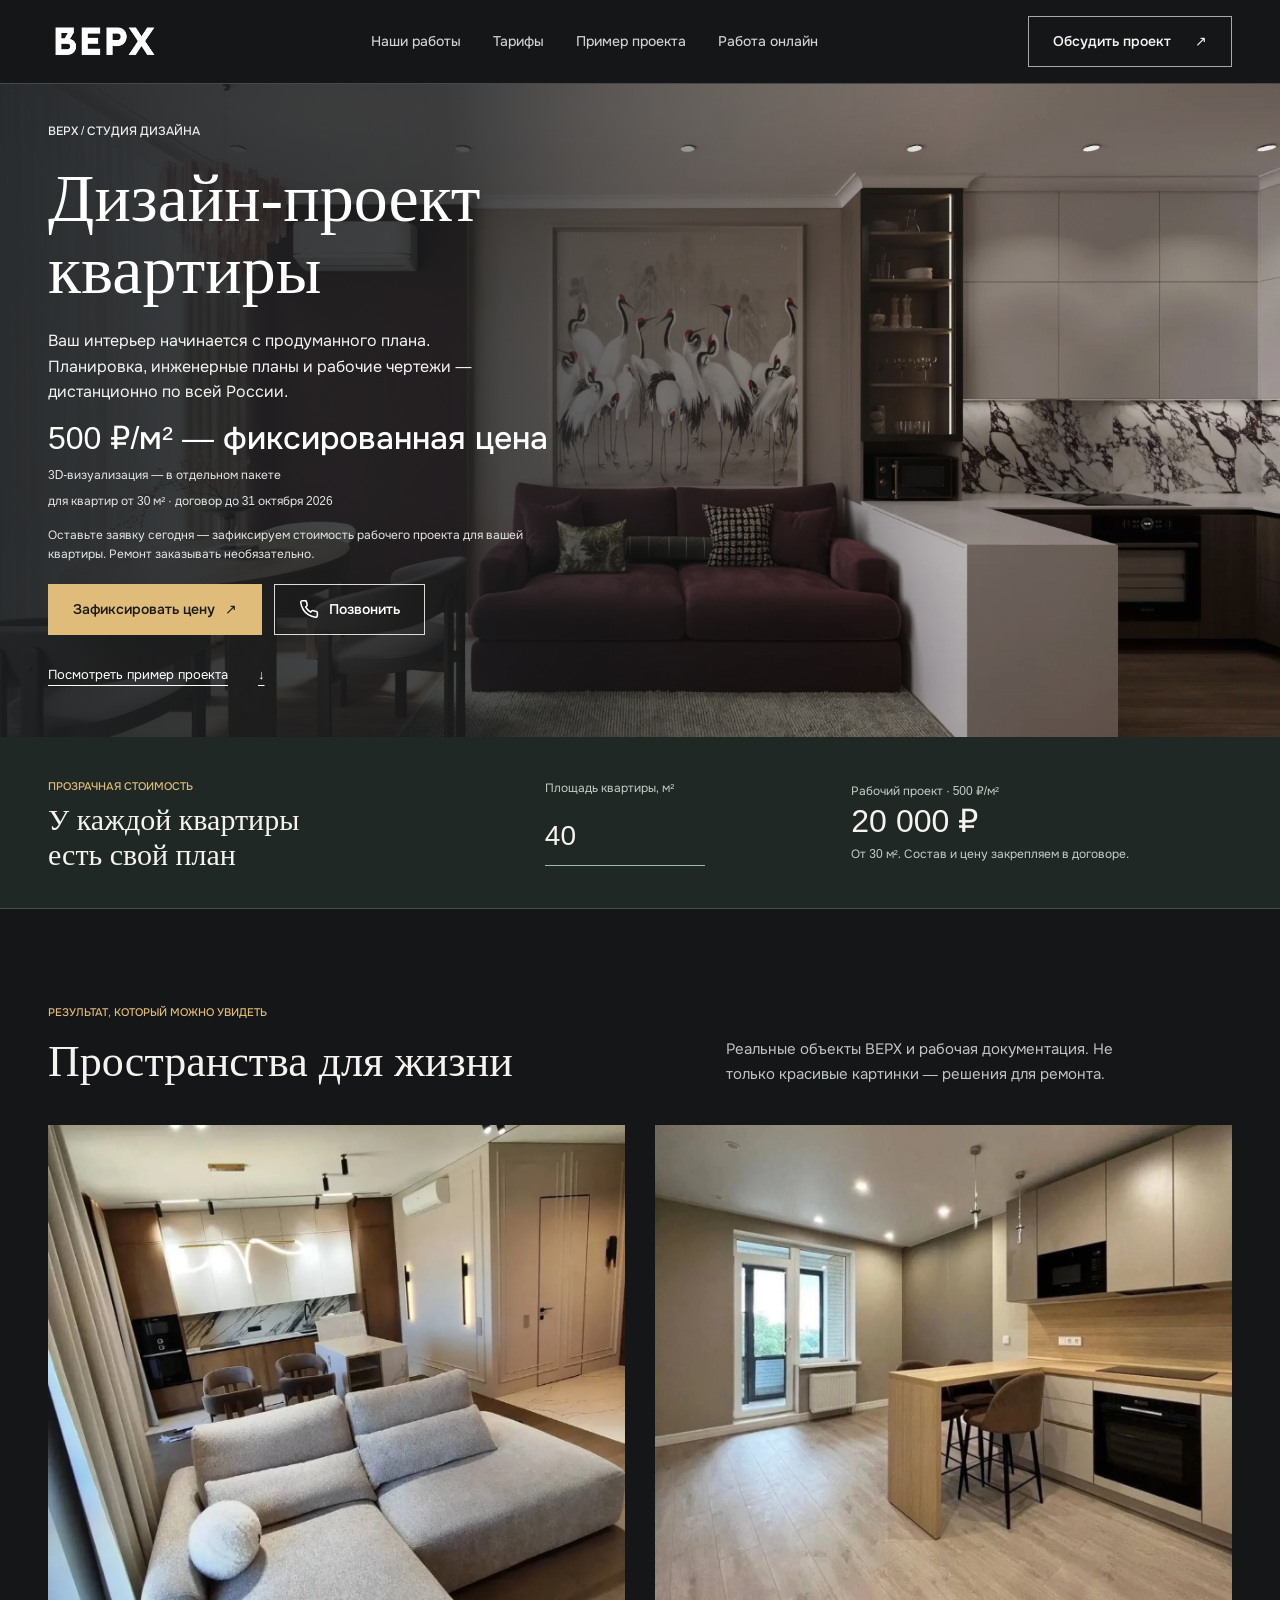
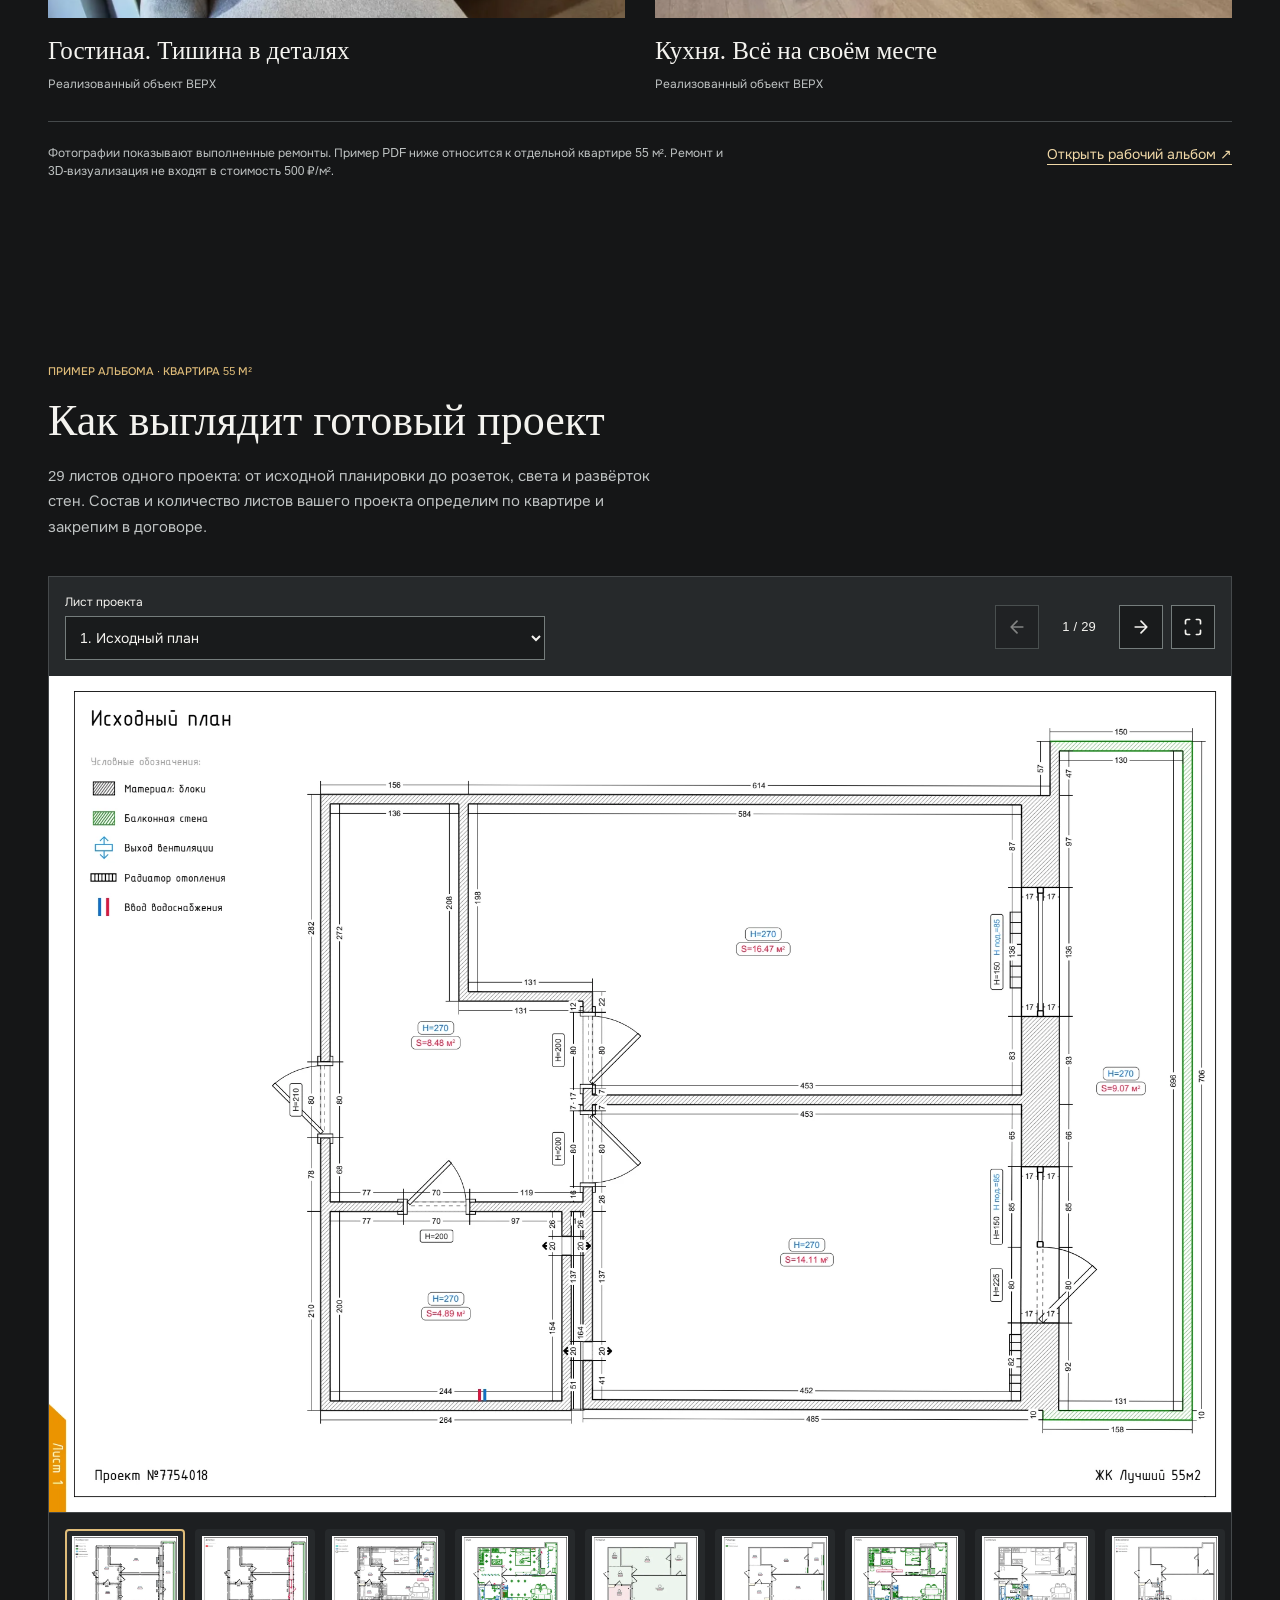
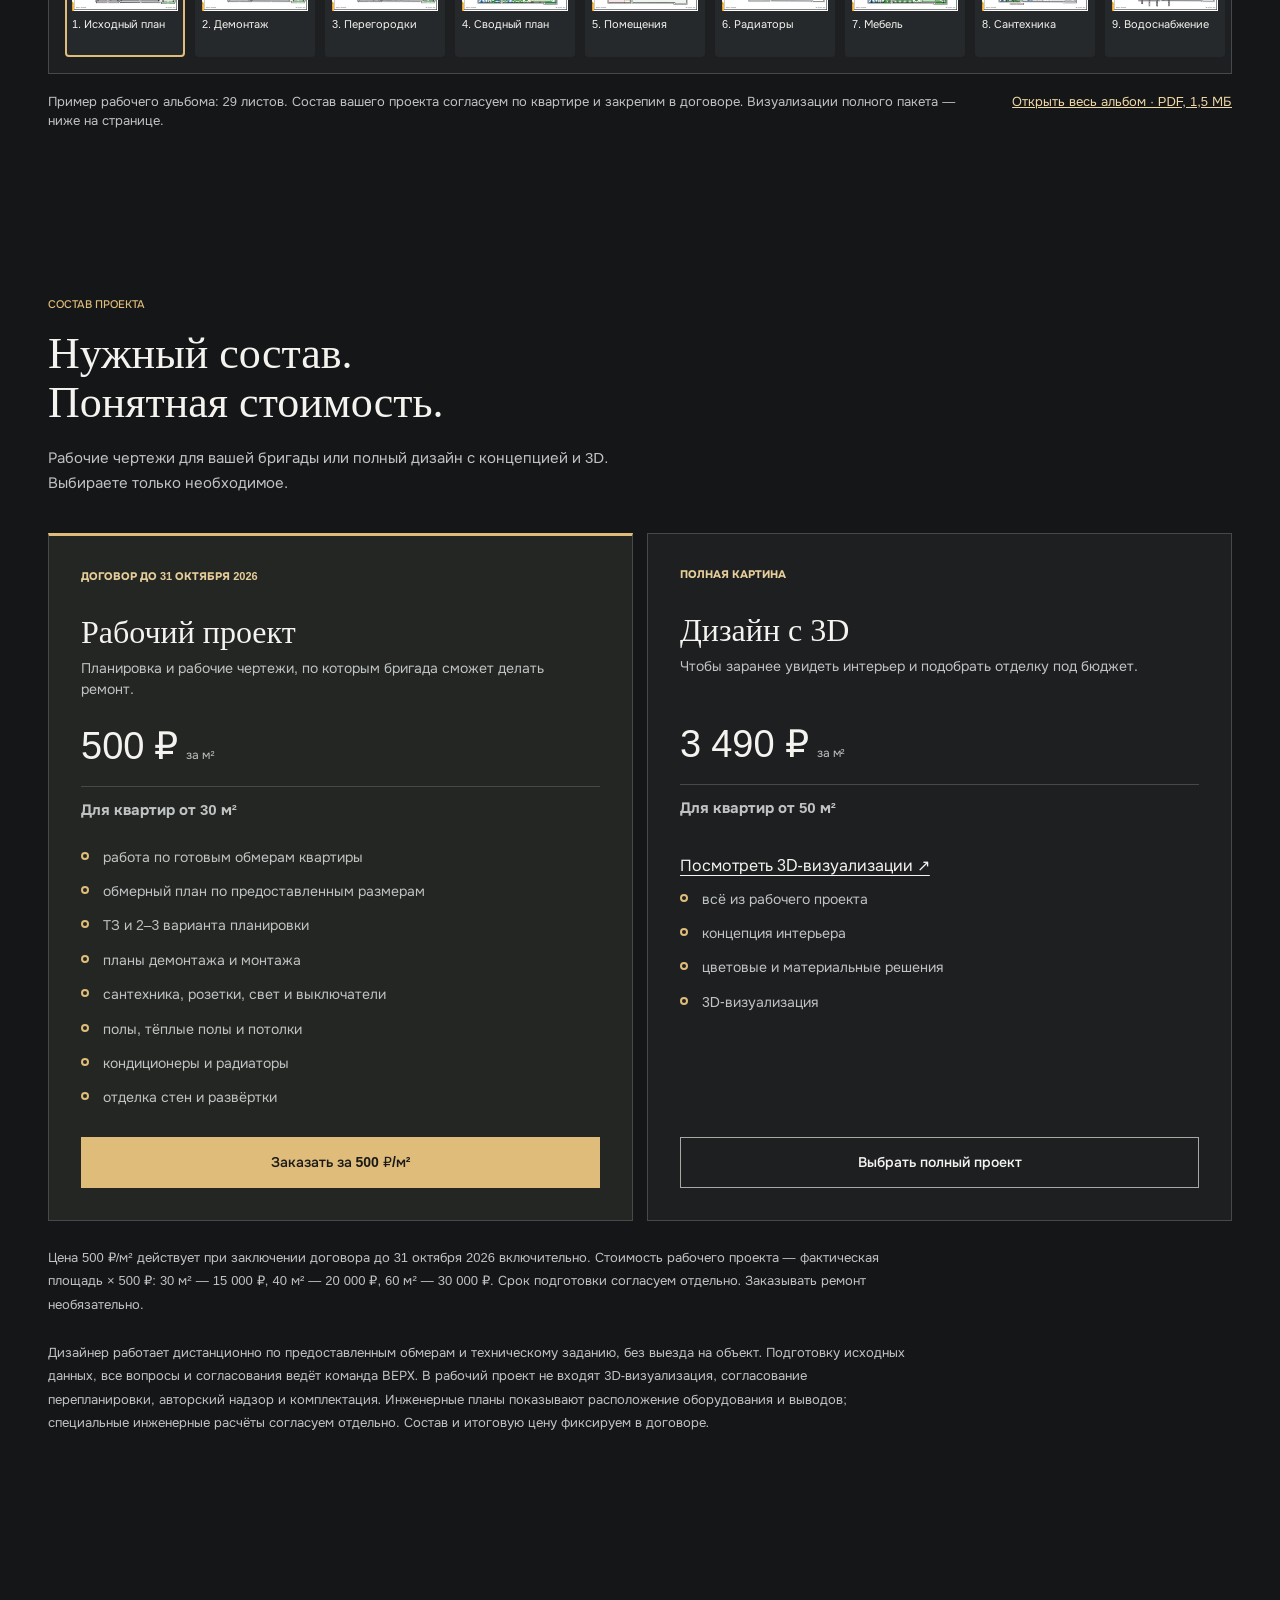
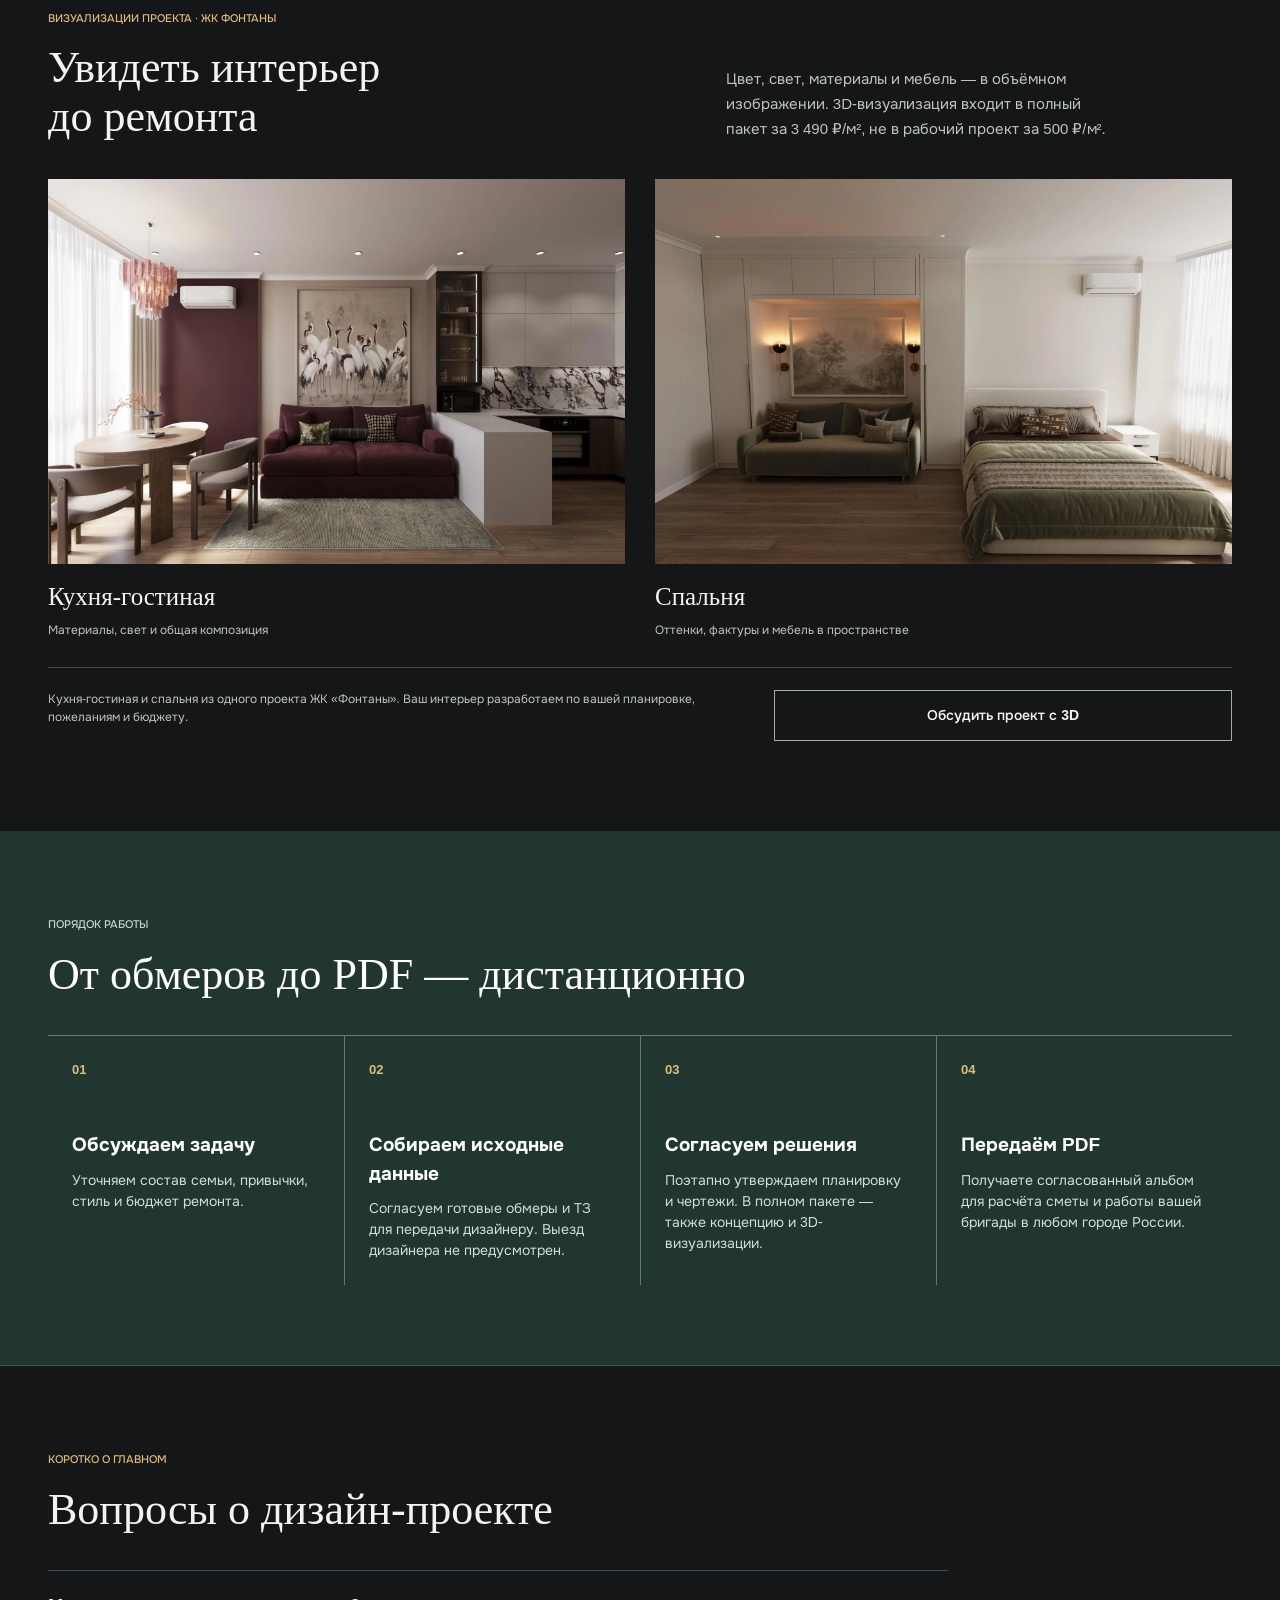
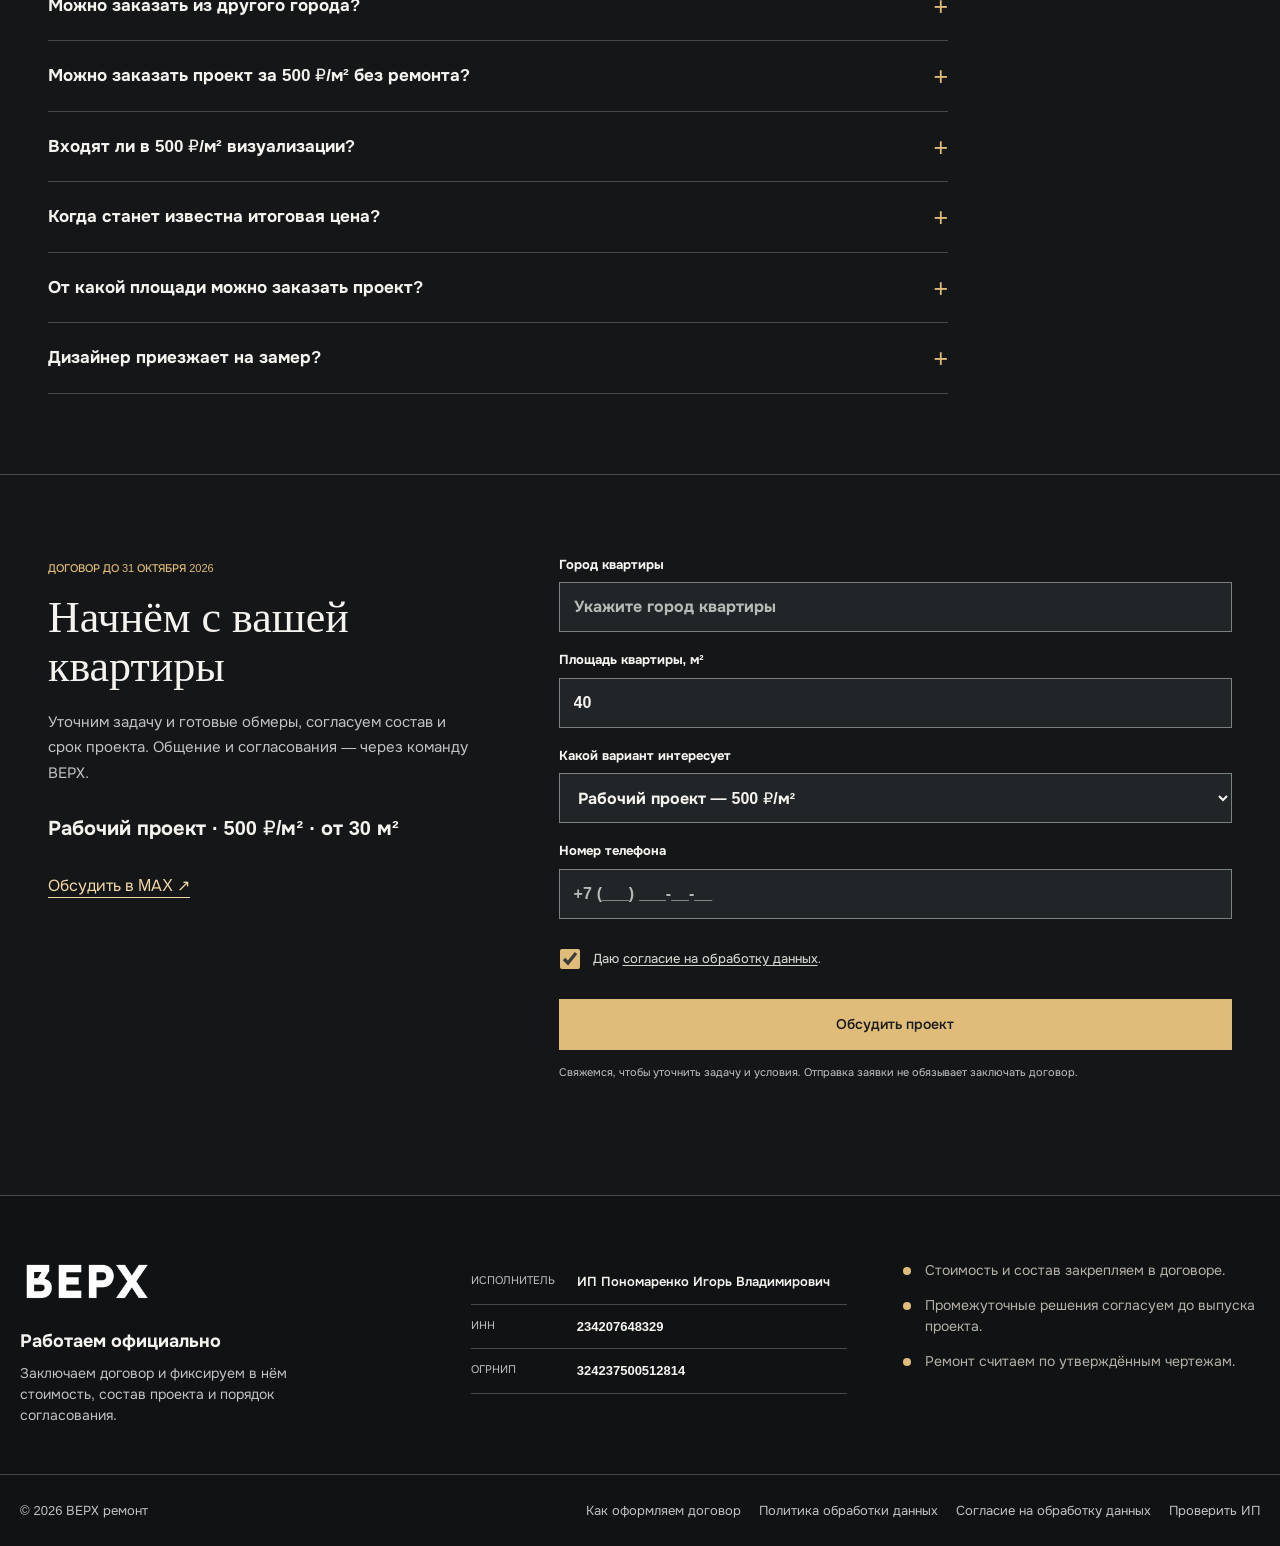
==== commit 92c64d63: "Set fixed 500 RUB design offer and price reservation CTA" ====
--- a/index.html
+++ b/index.html
@@ -6,13 +6,13 @@
     <meta name="robots" content="index, follow" />
     <meta name="theme-color" content="#151617" />
     <meta name="color-scheme" content="dark" />
-    <title>Дизайн-проект квартиры онлайн от 500 ₽/м² по России — ВЕРХ</title>
-    <meta name="description" content="Дизайн-проект квартиры онлайн по всей России от 500 ₽/м²: планировка, инженерные планы, рабочие чертежи. Выбор города и пример PDF. От 30 м², договор до 31 октября 2026." />
+    <title>Рабочий дизайн-проект квартиры — 500 ₽/м² по России — ВЕРХ</title>
+    <meta name="description" content="Рабочий дизайн-проект квартиры дистанционно по России по фиксированной цене 500 ₽/м²: планировка, инженерные планы и чертежи. От 30 м². 3D — отдельный пакет. Договор до 31 октября 2026." />
     <link rel="canonical" href="https://design.verhremont.ru/" />
     <meta property="og:type" content="website" />
     <meta property="og:locale" content="ru_RU" />
     <meta property="og:site_name" content="ВЕРХ" />
-    <meta property="og:title" content="Дизайн-проект квартиры онлайн от 500 ₽/м² — ВЕРХ" />
+    <meta property="og:title" content="Рабочий дизайн-проект квартиры — фиксированная цена 500 ₽/м² — ВЕРХ" />
     <meta property="og:description" content="Планировка, электрика, сантехника и рабочие чертежи — 500 ₽/м² при договоре до 31 октября 2026. Без обязательства заказывать ремонт." />
     <meta property="og:url" content="https://design.verhremont.ru/" />
     <meta property="og:image" content="https://design.verhremont.ru/assets/design/3d-references/fontany-living.webp" />
@@ -65,13 +65,13 @@
           <p>Ваш интерьер начинается с продуманного плана. Планировка, инженерные планы и рабочие чертежи — дистанционно по всей России.</p>
           <div class="service-price" aria-label="Стоимость дизайн-проекта">
             <span>Проект с инженерными планами</span>
-            <strong>от 500 ₽/м²</strong>
+            <strong>500 ₽/м² — фиксированная цена</strong>
             <small>3D-визуализация — в отдельном пакете</small>
             <small>для квартир от 30 м² · договор до 31 октября 2026</small>
           </div>
-          <p class="hero-offer">Самостоятельная услуга. Ремонт заказывать необязательно.</p>
+          <p class="hero-offer">Оставьте заявку сегодня — зафиксируем стоимость рабочего проекта для вашей квартиры. Ремонт заказывать необязательно.</p>
           <div class="service-hero__actions">
-            <button class="button button--gold" type="button" data-scroll-lead>Обсудить мою квартиру <span aria-hidden="true">↗</span></button>
+            <button class="button button--gold" type="button" data-scroll-lead>Зафиксировать цену <span aria-hidden="true">↗</span></button>
             <a class="button button--ghost" href="tel:+79182383059" data-call-link aria-label="Позвонить в ВЕРХ">
               <svg viewBox="0 0 24 24" aria-hidden="true"><path d="M22 16.92v3a2 2 0 0 1-2.18 2A19.79 19.79 0 0 1 11.19 18.85a19.5 19.5 0 0 1-6-6A19.79 19.79 0 0 1 2.12 4.18 2 2 0 0 1 4.11 2h3a2 2 0 0 1 2 1.72c.12.9.33 1.78.62 2.63a2 2 0 0 1-.45 2.11L8.01 9.73a16 16 0 0 0 6 6l1.27-1.27a2 2 0 0 1 2.11-.45c.85.29 1.73.5 2.63.62A2 2 0 0 1 22 16.92Z" /></svg>
               <span>Позвонить</span>
